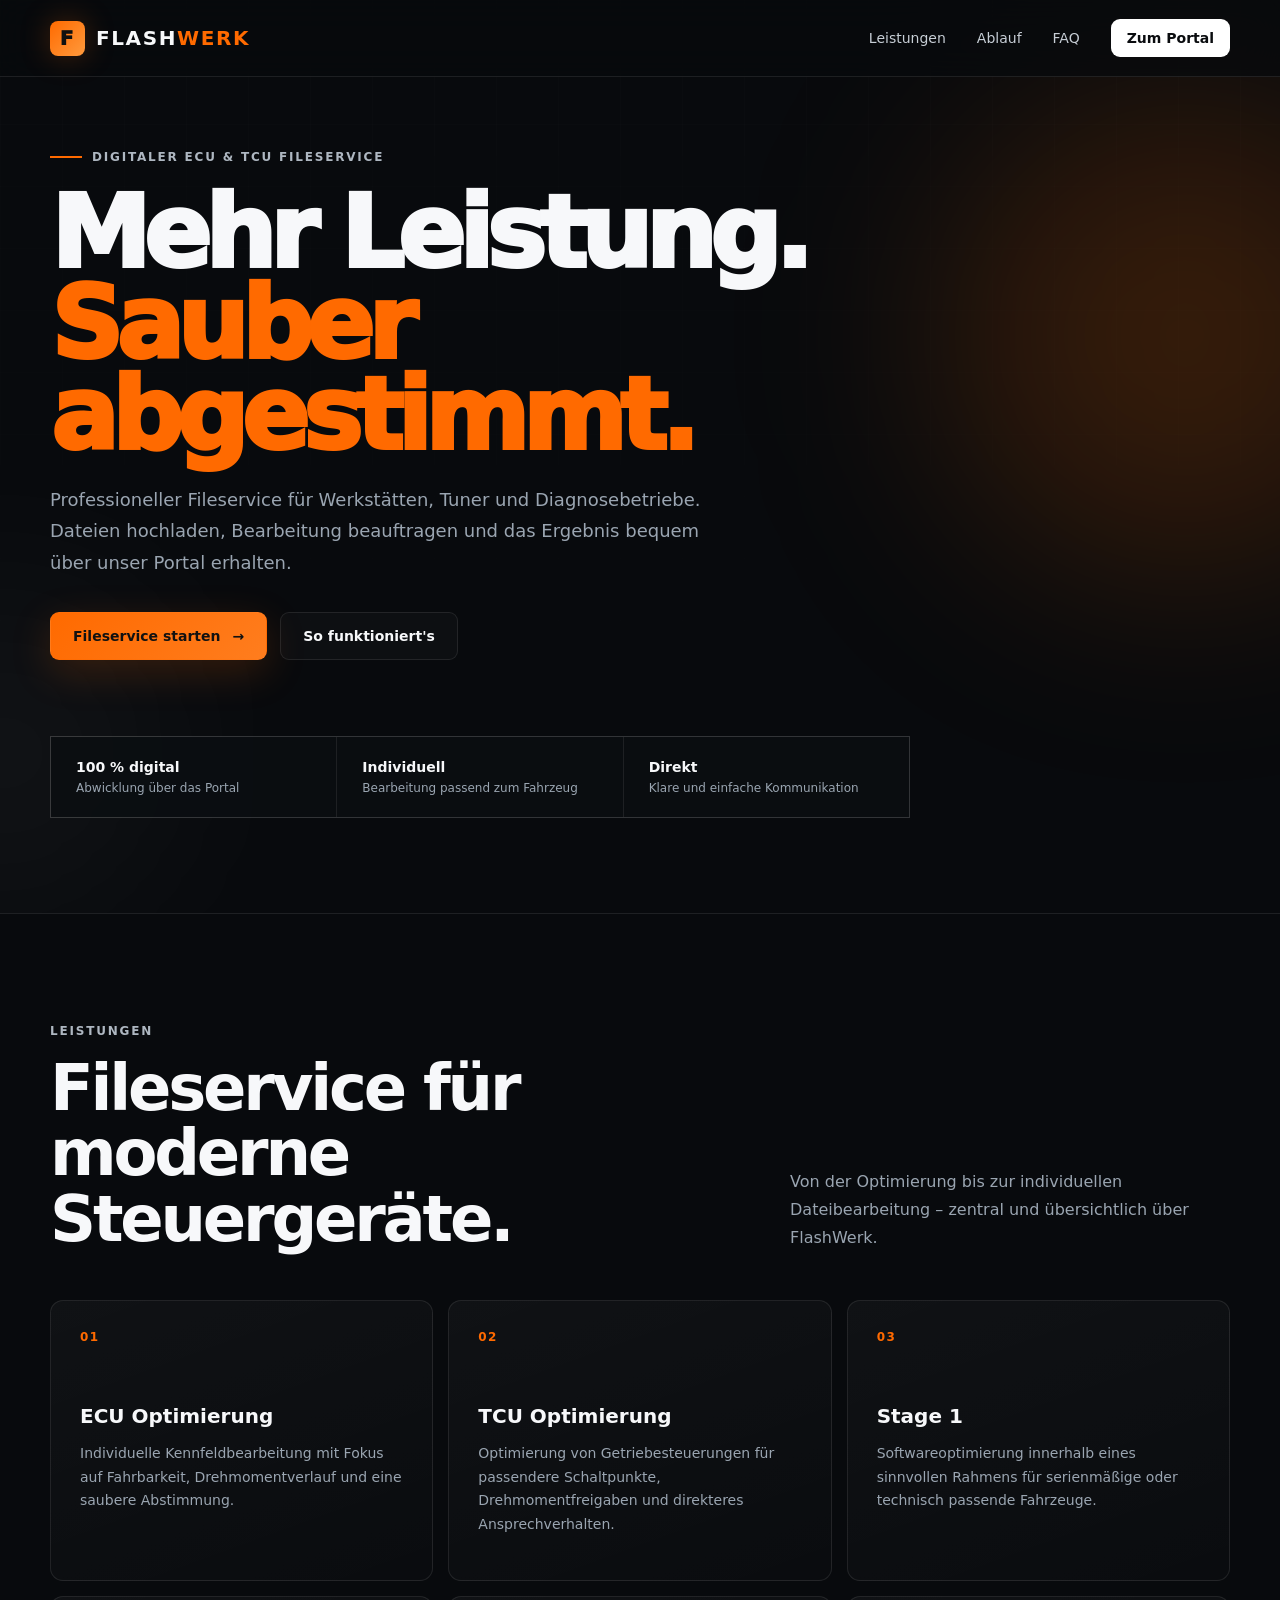
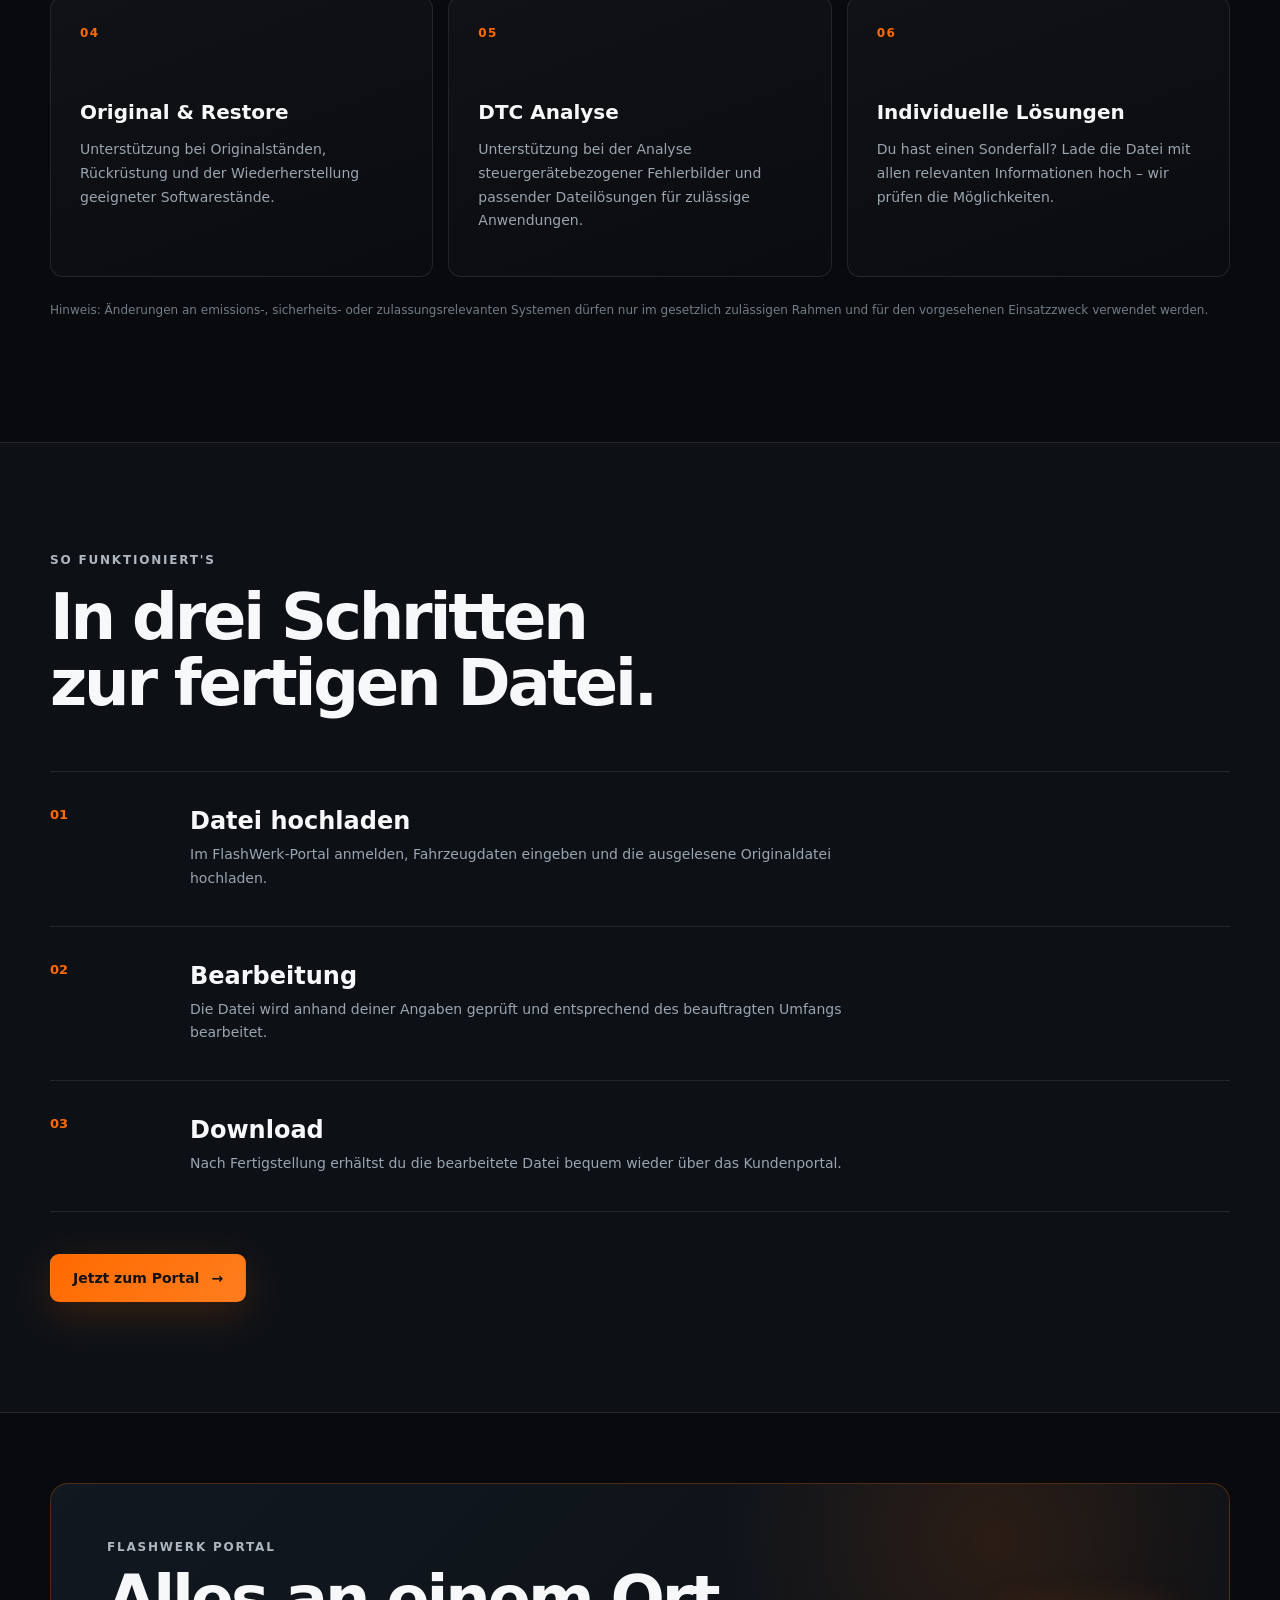
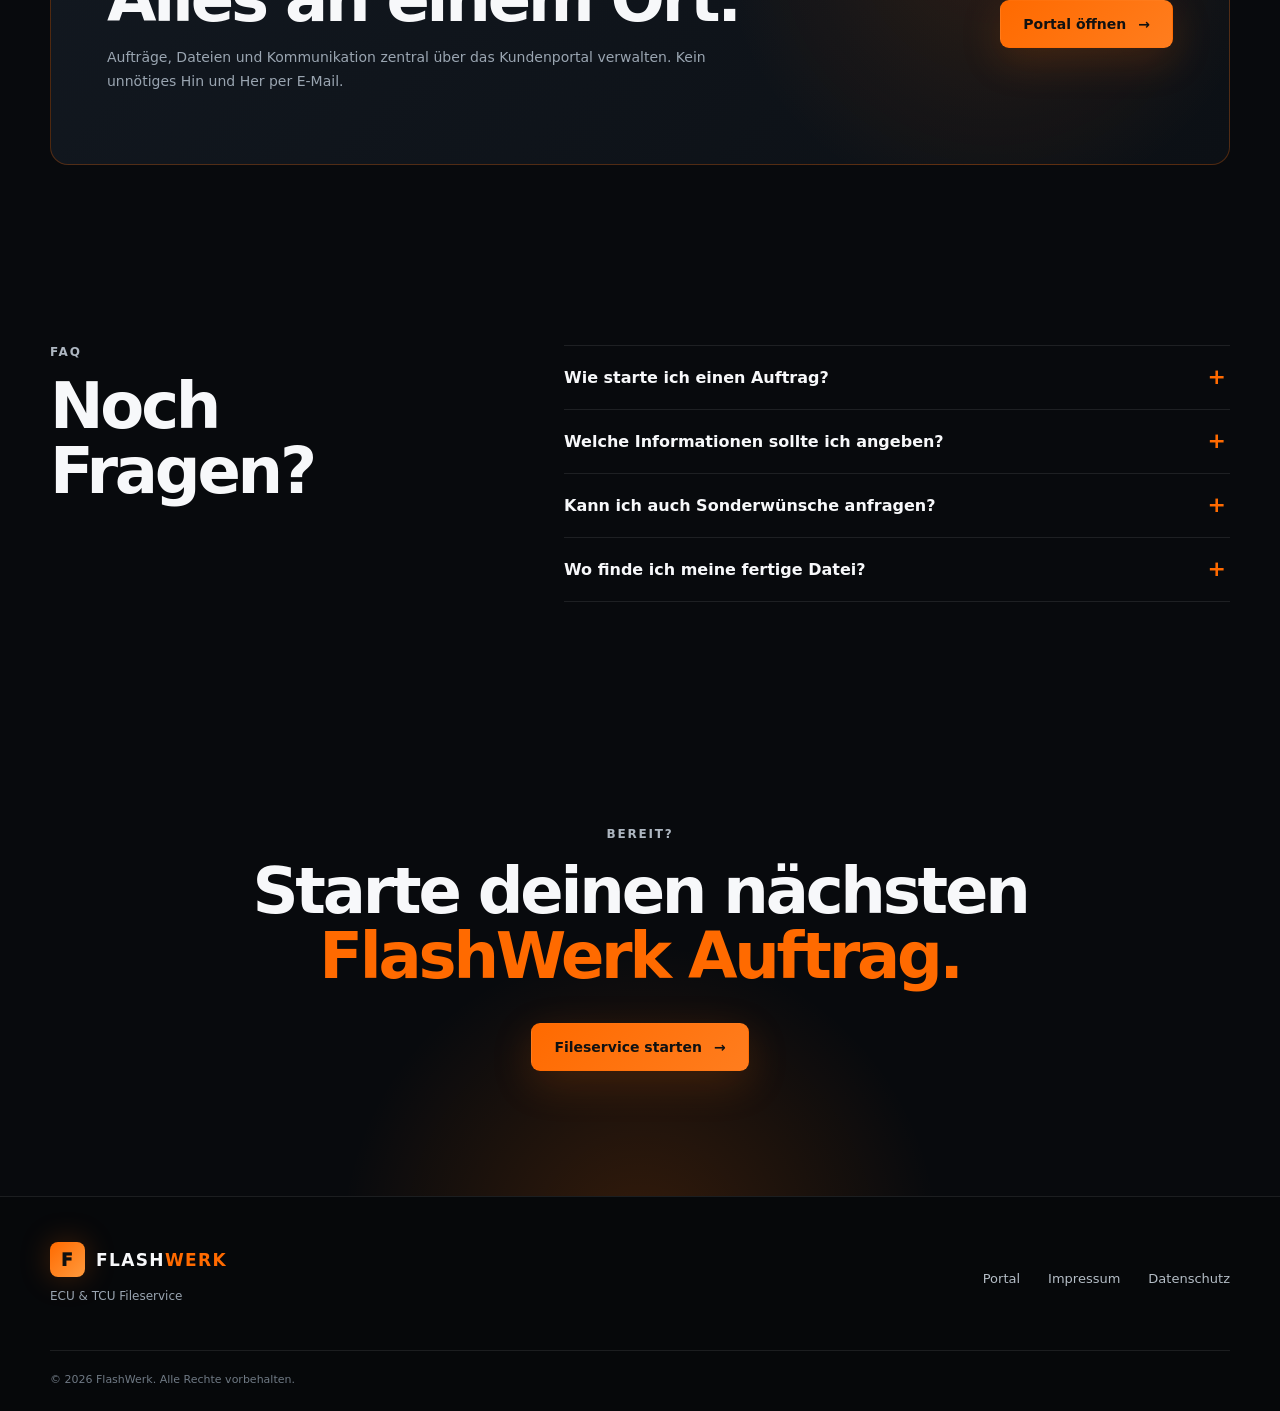
==== index.html @ 0e673604 "Add files via upload" ====
<!DOCTYPE html>
<html lang="de">
<head>
  <meta charset="UTF-8">
  <meta name="viewport" content="width=device-width, initial-scale=1.0">
  <title>FlashWerk – ECU & TCU Fileservice</title>
  <meta name="description" content="FlashWerk – professioneller ECU- und TCU-Fileservice. Schnelle, digitale Abwicklung über unser Kundenportal.">
  <meta name="robots" content="index,follow">
  <meta property="og:title" content="FlashWerk – ECU & TCU Fileservice">
  <meta property="og:description" content="Professioneller Fileservice für ECU & TCU – digital, schnell und zuverlässig.">
  <meta property="og:type" content="website">
  <meta property="og:url" content="https://flashwerk.eu/">
  <link rel="canonical" href="https://flashwerk.eu/">
  <link rel="icon" href="favicon.svg" type="image/svg+xml">
  <link rel="stylesheet" href="styles.css">
</head>
<body>
  <header class="site-header">
    <div class="container nav">
      <a class="brand" href="#top" aria-label="FlashWerk Startseite">
        <span class="brand-mark">F</span>
        <span>FLASH<span class="accent">WERK</span></span>
      </a>

      <button class="menu-btn" aria-label="Menü öffnen" aria-expanded="false">☰</button>

      <nav class="nav-links">
        <a href="#leistungen">Leistungen</a>
        <a href="#ablauf">Ablauf</a>
        <a href="#faq">FAQ</a>
        <a class="btn btn-small" href="https://portal.flashwerk.eu">Zum Portal</a>
      </nav>
    </div>
  </header>

  <main id="top">
    <section class="hero">
      <div class="hero-grid"></div>
      <div class="glow glow-one"></div>
      <div class="glow glow-two"></div>

      <div class="container hero-content">
        <div class="eyebrow"><span></span> DIGITALER ECU & TCU FILESERVICE</div>
        <h1>Mehr Leistung.<br><span class="accent">Sauber abgestimmt.</span></h1>
        <p class="hero-copy">
          Professioneller Fileservice für Werkstätten, Tuner und Diagnosebetriebe.
          Dateien hochladen, Bearbeitung beauftragen und das Ergebnis bequem über unser Portal erhalten.
        </p>

        <div class="hero-actions">
          <a class="btn btn-primary" href="https://portal.flashwerk.eu">Fileservice starten <span>→</span></a>
          <a class="btn btn-secondary" href="#ablauf">So funktioniert's</a>
        </div>

        <div class="trust-row">
          <div><strong>100 % digital</strong><span>Abwicklung über das Portal</span></div>
          <div><strong>Individuell</strong><span>Bearbeitung passend zum Fahrzeug</span></div>
          <div><strong>Direkt</strong><span>Klare und einfache Kommunikation</span></div>
        </div>
      </div>
    </section>

    <section class="section" id="leistungen">
      <div class="container">
        <div class="section-label">LEISTUNGEN</div>
        <div class="section-head">
          <h2>Fileservice für moderne<br>Steuergeräte.</h2>
          <p>Von der Optimierung bis zur individuellen Dateibearbeitung – zentral und übersichtlich über FlashWerk.</p>
        </div>

        <div class="cards">
          <article class="card">
            <div class="icon">01</div>
            <h3>ECU Optimierung</h3>
            <p>Individuelle Kennfeldbearbeitung mit Fokus auf Fahrbarkeit, Drehmomentverlauf und eine saubere Abstimmung.</p>
          </article>
          <article class="card">
            <div class="icon">02</div>
            <h3>TCU Optimierung</h3>
            <p>Optimierung von Getriebesteuerungen für passendere Schaltpunkte, Drehmomentfreigaben und direkteres Ansprechverhalten.</p>
          </article>
          <article class="card">
            <div class="icon">03</div>
            <h3>Stage 1</h3>
            <p>Softwareoptimierung innerhalb eines sinnvollen Rahmens für serienmäßige oder technisch passende Fahrzeuge.</p>
          </article>
          <article class="card">
            <div class="icon">04</div>
            <h3>Original & Restore</h3>
            <p>Unterstützung bei Originalständen, Rückrüstung und der Wiederherstellung geeigneter Softwarestände.</p>
          </article>
          <article class="card">
            <div class="icon">05</div>
            <h3>DTC Analyse</h3>
            <p>Unterstützung bei der Analyse steuergerätebezogener Fehlerbilder und passender Dateilösungen für zulässige Anwendungen.</p>
          </article>
          <article class="card">
            <div class="icon">06</div>
            <h3>Individuelle Lösungen</h3>
            <p>Du hast einen Sonderfall? Lade die Datei mit allen relevanten Informationen hoch – wir prüfen die Möglichkeiten.</p>
          </article>
        </div>

        <p class="legal-note">
          Hinweis: Änderungen an emissions-, sicherheits- oder zulassungsrelevanten Systemen dürfen nur im gesetzlich zulässigen Rahmen und für den vorgesehenen Einsatzzweck verwendet werden.
        </p>
      </div>
    </section>

    <section class="section process-section" id="ablauf">
      <div class="container">
        <div class="section-label">SO FUNKTIONIERT'S</div>
        <div class="section-head">
          <h2>In drei Schritten<br>zur fertigen Datei.</h2>
        </div>

        <div class="process">
          <div class="step">
            <span class="step-no">01</span>
            <div>
              <h3>Datei hochladen</h3>
              <p>Im FlashWerk-Portal anmelden, Fahrzeugdaten eingeben und die ausgelesene Originaldatei hochladen.</p>
            </div>
          </div>
          <div class="step">
            <span class="step-no">02</span>
            <div>
              <h3>Bearbeitung</h3>
              <p>Die Datei wird anhand deiner Angaben geprüft und entsprechend des beauftragten Umfangs bearbeitet.</p>
            </div>
          </div>
          <div class="step">
            <span class="step-no">03</span>
            <div>
              <h3>Download</h3>
              <p>Nach Fertigstellung erhältst du die bearbeitete Datei bequem wieder über das Kundenportal.</p>
            </div>
          </div>
        </div>

        <div class="center-cta">
          <a class="btn btn-primary" href="https://portal.flashwerk.eu">Jetzt zum Portal <span>→</span></a>
        </div>
      </div>
    </section>

    <section class="section portal-section">
      <div class="container portal-box">
        <div>
          <div class="section-label">FLASHWERK PORTAL</div>
          <h2>Alles an einem Ort.</h2>
          <p>
            Aufträge, Dateien und Kommunikation zentral über das Kundenportal verwalten.
            Kein unnötiges Hin und Her per E-Mail.
          </p>
        </div>
        <a class="btn btn-primary" href="https://portal.flashwerk.eu">Portal öffnen <span>→</span></a>
      </div>
    </section>

    <section class="section" id="faq">
      <div class="container faq-wrap">
        <div>
          <div class="section-label">FAQ</div>
          <h2>Noch Fragen?</h2>
        </div>

        <div class="faq-list">
          <details>
            <summary>Wie starte ich einen Auftrag?</summary>
            <p>Über den Button „Fileservice starten“ gelangst du direkt zu portal.flashwerk.eu. Nach Anmeldung kannst du dort deinen Auftrag anlegen.</p>
          </details>
          <details>
            <summary>Welche Informationen sollte ich angeben?</summary>
            <p>Je genauer Fahrzeug, Motorisierung, Steuergerät, Hardwarezustand, gewünschte Bearbeitung und vorhandene Fehler beschrieben sind, desto besser lässt sich der Auftrag bearbeiten.</p>
          </details>
          <details>
            <summary>Kann ich auch Sonderwünsche anfragen?</summary>
            <p>Ja. Gib die gewünschte Anpassung im Auftrag möglichst genau an. Anschließend kann geprüft werden, ob sie technisch und rechtlich umgesetzt werden kann.</p>
          </details>
          <details>
            <summary>Wo finde ich meine fertige Datei?</summary>
            <p>Die gesamte Abwicklung erfolgt über das Portal. Dort stehen dir die Informationen und Dateien zu deinem Auftrag zur Verfügung.</p>
          </details>
        </div>
      </div>
    </section>

    <section class="final-cta">
      <div class="container">
        <span class="section-label">BEREIT?</span>
        <h2>Starte deinen nächsten<br><span class="accent">FlashWerk Auftrag.</span></h2>
        <a class="btn btn-primary" href="https://portal.flashwerk.eu">Fileservice starten <span>→</span></a>
      </div>
    </section>
  </main>

  <footer>
    <div class="container footer-grid">
      <div>
        <a class="brand footer-brand" href="#top">
          <span class="brand-mark">F</span>
          <span>FLASH<span class="accent">WERK</span></span>
        </a>
        <p>ECU & TCU Fileservice</p>
      </div>

      <div class="footer-links">
        <a href="https://portal.flashwerk.eu">Portal</a>
        <a href="impressum.html">Impressum</a>
        <a href="datenschutz.html">Datenschutz</a>
      </div>
    </div>

    <div class="container copyright">
      <span>© <span id="year"></span> FlashWerk. Alle Rechte vorbehalten.</span>
    </div>
  </footer>

  <script src="script.js"></script>
</body>
</html>
---- styles.css ----
:root{
  --bg:#080a0d;
  --bg2:#0d1116;
  --panel:#11161d;
  --panel2:#151c24;
  --text:#f7f8fa;
  --muted:#9aa5b1;
  --line:rgba(255,255,255,.09);
  --accent:#ff6a00;
  --accent2:#ff9a3d;
  --max:1180px;
}
*{box-sizing:border-box}
html{scroll-behavior:smooth}
body{
  margin:0;
  background:var(--bg);
  color:var(--text);
  font-family:Inter,ui-sans-serif,system-ui,-apple-system,BlinkMacSystemFont,"Segoe UI",sans-serif;
  -webkit-font-smoothing:antialiased;
}
a{color:inherit;text-decoration:none}
.container{width:min(calc(100% - 40px),var(--max));margin:0 auto}
.site-header{
  position:fixed;top:0;left:0;right:0;z-index:50;
  background:rgba(8,10,13,.72);backdrop-filter:blur(18px);
  border-bottom:1px solid var(--line);
}
.nav{height:76px;display:flex;align-items:center;justify-content:space-between}
.brand{display:flex;align-items:center;gap:11px;font-size:20px;font-weight:900;letter-spacing:.08em}
.brand-mark{
  width:35px;height:35px;border-radius:8px;display:grid;place-items:center;
  background:linear-gradient(135deg,var(--accent),var(--accent2));
  color:#101010;font-weight:1000;box-shadow:0 0 30px rgba(255,106,0,.25)
}
.accent{color:var(--accent)}
.nav-links{display:flex;align-items:center;gap:31px;font-size:14px;color:#c7ced6}
.nav-links a:hover{color:#fff}
.menu-btn{display:none;background:none;border:0;color:#fff;font-size:26px}
.btn{
  display:inline-flex;align-items:center;justify-content:center;gap:12px;
  border-radius:9px;padding:15px 22px;font-weight:800;font-size:14px;
  transition:.2s ease;border:1px solid transparent;
}
.btn:hover{transform:translateY(-2px)}
.btn-primary{
  background:linear-gradient(135deg,var(--accent),#ff7d1e);color:#111;
  box-shadow:0 12px 40px rgba(255,106,0,.18)
}
.btn-secondary{border-color:var(--line);background:rgba(255,255,255,.025)}
.btn-small{padding:10px 15px;background:#fff;color:#0a0c0f}
.hero{
  min-height:790px;display:flex;align-items:center;position:relative;overflow:hidden;
  padding:150px 0 95px;border-bottom:1px solid var(--line)
}
.hero-grid{
  position:absolute;inset:0;opacity:.2;
  background-image:
    linear-gradient(rgba(255,255,255,.05) 1px,transparent 1px),
    linear-gradient(90deg,rgba(255,255,255,.05) 1px,transparent 1px);
  background-size:62px 62px;
  mask-image:linear-gradient(to bottom,black,transparent 88%)
}
.glow{position:absolute;border-radius:50%;filter:blur(110px);pointer-events:none}
.glow-one{width:470px;height:470px;background:rgba(255,106,0,.19);right:-140px;top:100px}
.glow-two{width:320px;height:320px;background:rgba(255,255,255,.05);left:-160px;bottom:0}
.hero-content{position:relative;z-index:2}
.eyebrow,.section-label{
  display:flex;align-items:center;gap:10px;color:#aeb7c1;font-weight:800;
  font-size:12px;letter-spacing:.15em
}
.eyebrow span{width:32px;height:2px;background:var(--accent)}
h1{
  margin:25px 0 22px;max-width:900px;font-size:clamp(52px,7.8vw,104px);
  line-height:.91;letter-spacing:-.065em;font-weight:950
}
.hero-copy{max-width:690px;color:var(--muted);font-size:18px;line-height:1.75}
.hero-actions{display:flex;gap:13px;margin-top:34px;flex-wrap:wrap}
.trust-row{
  display:grid;grid-template-columns:repeat(3,1fr);gap:1px;margin-top:76px;
  max-width:860px;border:1px solid var(--line);background:var(--line)
}
.trust-row div{background:rgba(9,12,16,.93);padding:22px 25px}
.trust-row strong,.trust-row span{display:block}
.trust-row strong{font-size:14px;margin-bottom:6px}
.trust-row span{font-size:12px;color:var(--muted)}
.section{padding:110px 0}
.section-head{display:flex;align-items:flex-end;justify-content:space-between;gap:60px;margin:18px 0 48px}
.section-head h2,.portal-box h2,.faq-wrap h2,.final-cta h2{
  font-size:clamp(38px,5vw,64px);line-height:1.02;letter-spacing:-.05em;margin:0
}
.section-head p{max-width:440px;color:var(--muted);line-height:1.75;margin:0}
.cards{display:grid;grid-template-columns:repeat(3,1fr);gap:15px}
.card{
  min-height:260px;padding:29px;border:1px solid var(--line);border-radius:13px;
  background:linear-gradient(160deg,rgba(255,255,255,.035),rgba(255,255,255,.012));
  transition:.22s ease
}
.card:hover{transform:translateY(-4px);border-color:rgba(255,106,0,.3)}
.icon{font-size:12px;color:var(--accent);font-weight:900;letter-spacing:.12em;margin-bottom:60px}
.card h3{font-size:20px;margin:0 0 12px}
.card p,.step p,.portal-box p,.faq-list p{color:var(--muted);line-height:1.7;font-size:14px}
.legal-note{color:#727d88;font-size:12px;line-height:1.6;margin-top:24px}
.process-section{background:var(--bg2);border-block:1px solid var(--line)}
.process{margin-top:55px;border-top:1px solid var(--line)}
.step{
  display:grid;grid-template-columns:120px 1fr;gap:20px;
  padding:35px 0;border-bottom:1px solid var(--line)
}
.step-no{font-size:13px;color:var(--accent);font-weight:900}
.step h3{font-size:24px;margin:0 0 8px}
.step p{max-width:700px;margin:0}
.center-cta{margin-top:42px}
.portal-section{padding-top:70px;padding-bottom:70px}
.portal-box{
  padding:56px;border:1px solid rgba(255,106,0,.27);border-radius:18px;
  display:flex;align-items:center;justify-content:space-between;gap:50px;
  background:
    radial-gradient(circle at 80% 20%,rgba(255,106,0,.12),transparent 28%),
    linear-gradient(135deg,#121820,#0c1015)
}
.portal-box h2{margin:13px 0}
.portal-box p{max-width:600px}
.faq-wrap{display:grid;grid-template-columns:.8fr 1.2fr;gap:70px}
.faq-wrap h2{margin-top:15px}
.faq-list{border-top:1px solid var(--line)}
details{border-bottom:1px solid var(--line);padding:22px 0}
summary{cursor:pointer;font-weight:800;font-size:16px;list-style:none;position:relative;padding-right:30px}
summary::-webkit-details-marker{display:none}
summary:after{content:"+";position:absolute;right:4px;color:var(--accent);font-size:22px;top:-4px}
details[open] summary:after{content:"–"}
.faq-list p{margin:15px 0 0;max-width:650px}
.final-cta{
  text-align:center;padding:115px 0 125px;background:
  radial-gradient(circle at 50% 110%,rgba(255,106,0,.18),transparent 36%)
}
.final-cta .section-label{justify-content:center}
.final-cta h2{margin:18px auto 34px}
footer{border-top:1px solid var(--line);padding:45px 0 25px;background:#06080a}
.footer-grid{display:flex;align-items:center;justify-content:space-between;gap:30px}
.footer-brand{font-size:17px}
.footer-grid p{font-size:12px;color:var(--muted)}
.footer-links{display:flex;gap:28px;font-size:13px;color:#b4bdc6}
.copyright{border-top:1px solid var(--line);margin-top:35px;padding-top:22px;color:#6f7984;font-size:11px}

@media(max-width:850px){
  .menu-btn{display:block}
  .nav-links{
    display:none;position:absolute;top:76px;left:0;right:0;padding:24px 20px;
    flex-direction:column;align-items:stretch;background:#0a0d11;border-bottom:1px solid var(--line)
  }
  .nav-links.open{display:flex}
  .nav-links a{text-align:center}
  .hero{min-height:auto;padding-top:145px}
  .trust-row{grid-template-columns:1fr}
  .section-head{display:block}
  .section-head p{margin-top:22px}
  .cards{grid-template-columns:1fr 1fr}
  .portal-box{display:block;padding:38px 28px}
  .portal-box .btn{margin-top:20px}
  .faq-wrap{grid-template-columns:1fr}
}
@media(max-width:580px){
  .container{width:min(calc(100% - 28px),var(--max))}
  .hero{padding-bottom:70px}
  h1{font-size:54px}
  .hero-copy{font-size:16px}
  .hero-actions .btn{width:100%}
  .section{padding:80px 0}
  .cards{grid-template-columns:1fr}
  .card{min-height:225px}
  .icon{margin-bottom:42px}
  .step{grid-template-columns:55px 1fr}
  .footer-grid{align-items:flex-start;flex-direction:column}
  .footer-links{flex-wrap:wrap}
}
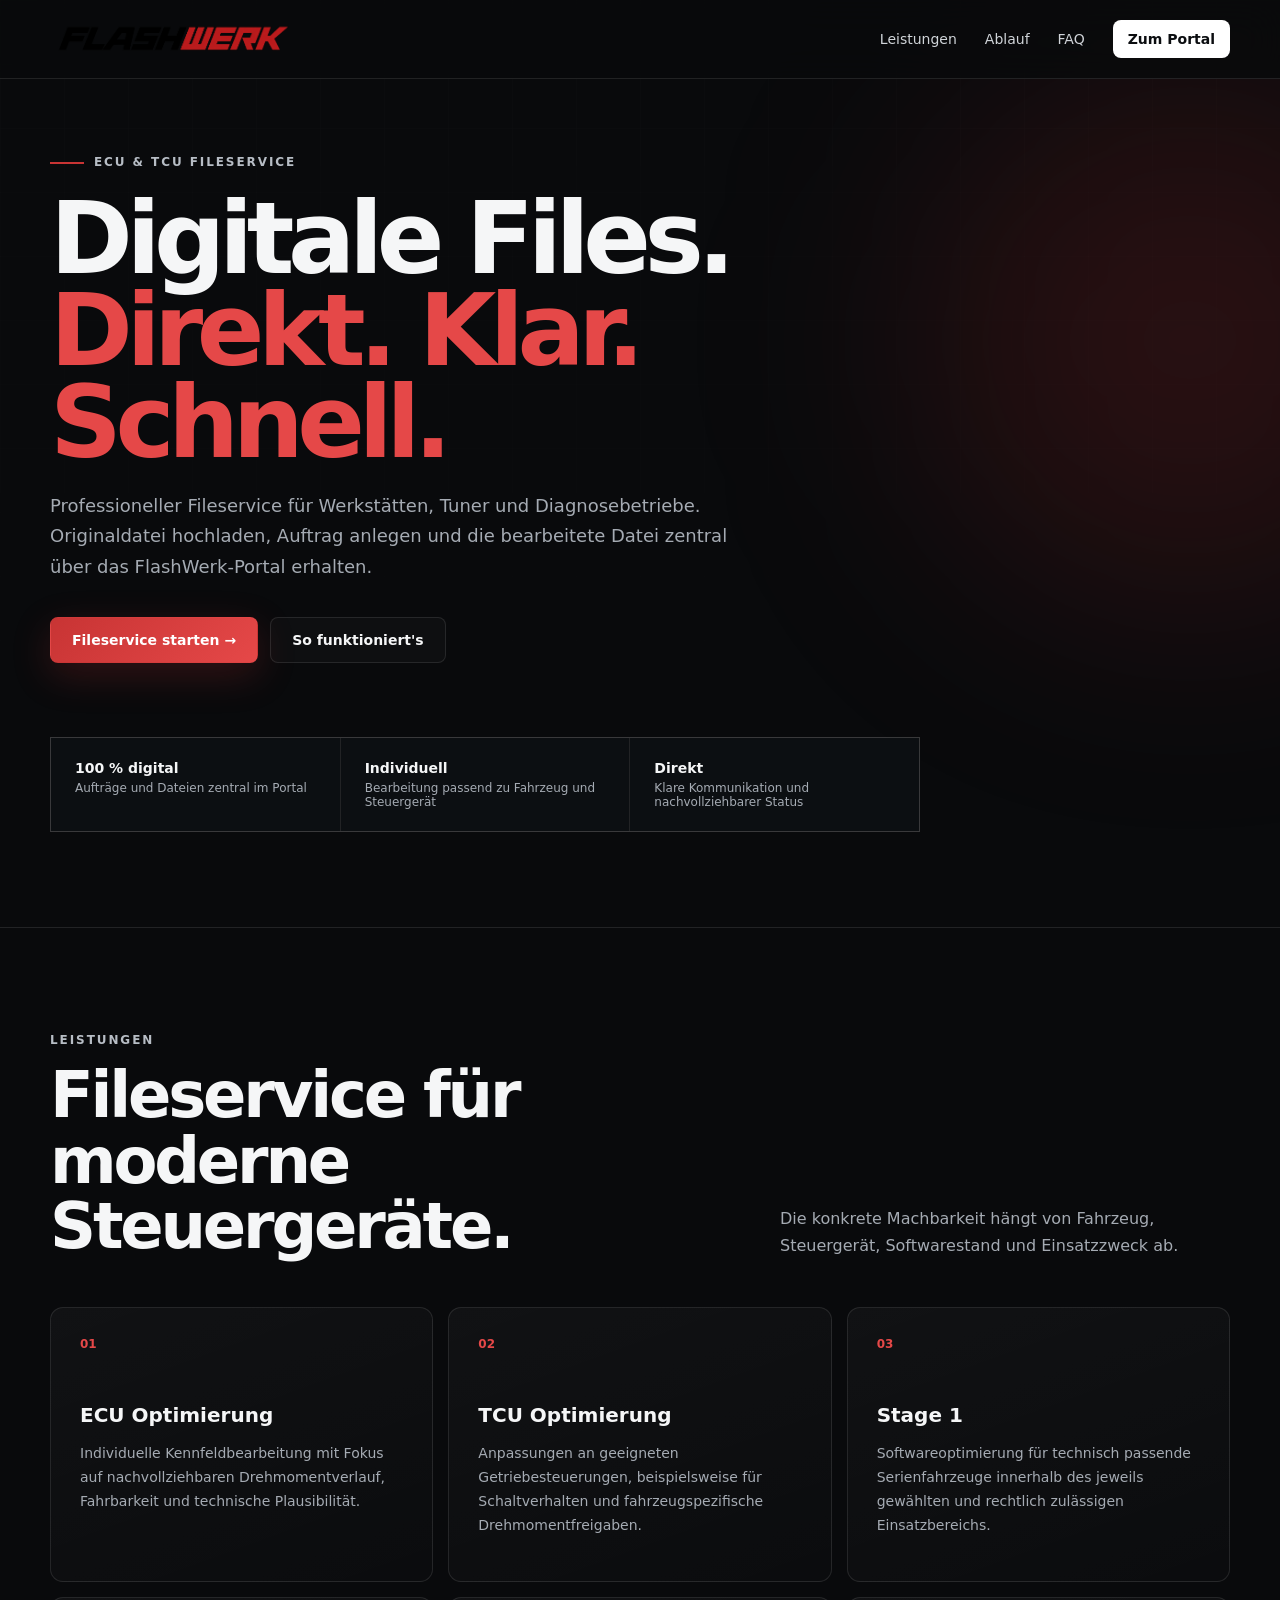
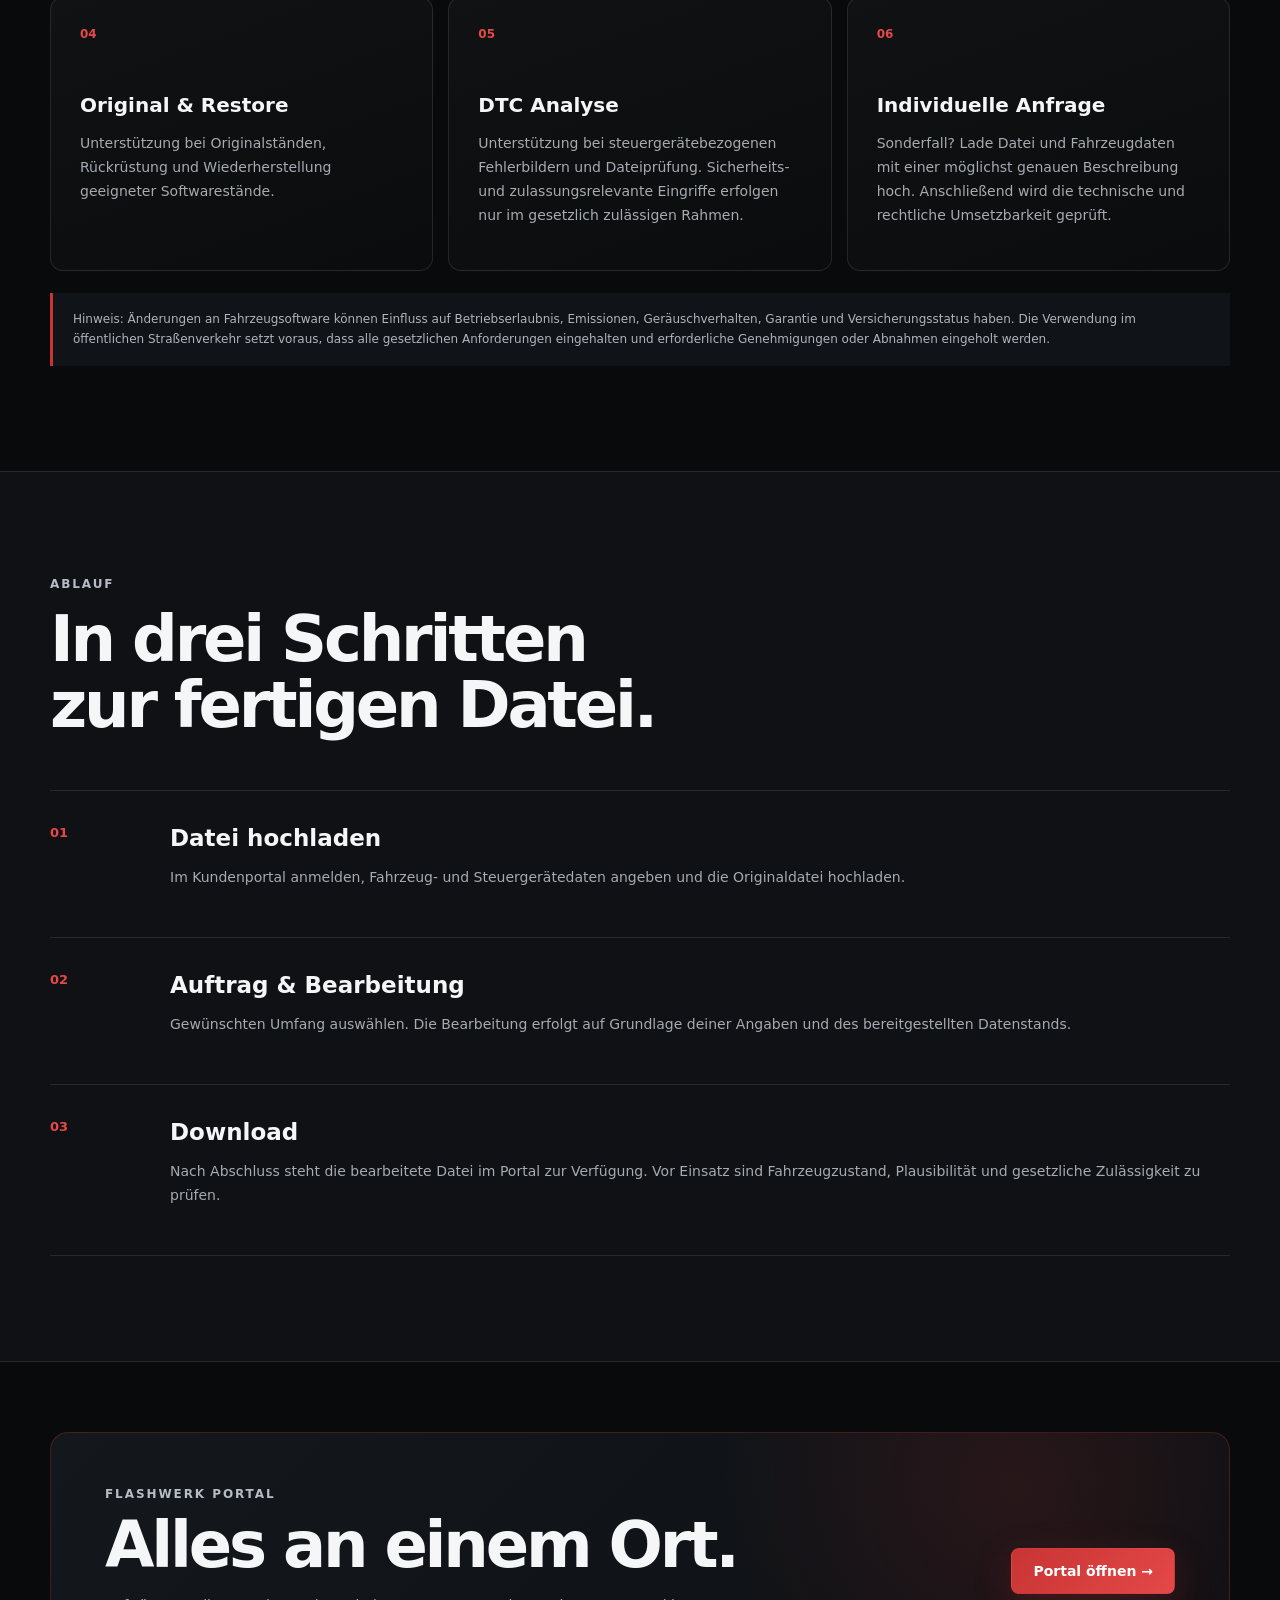
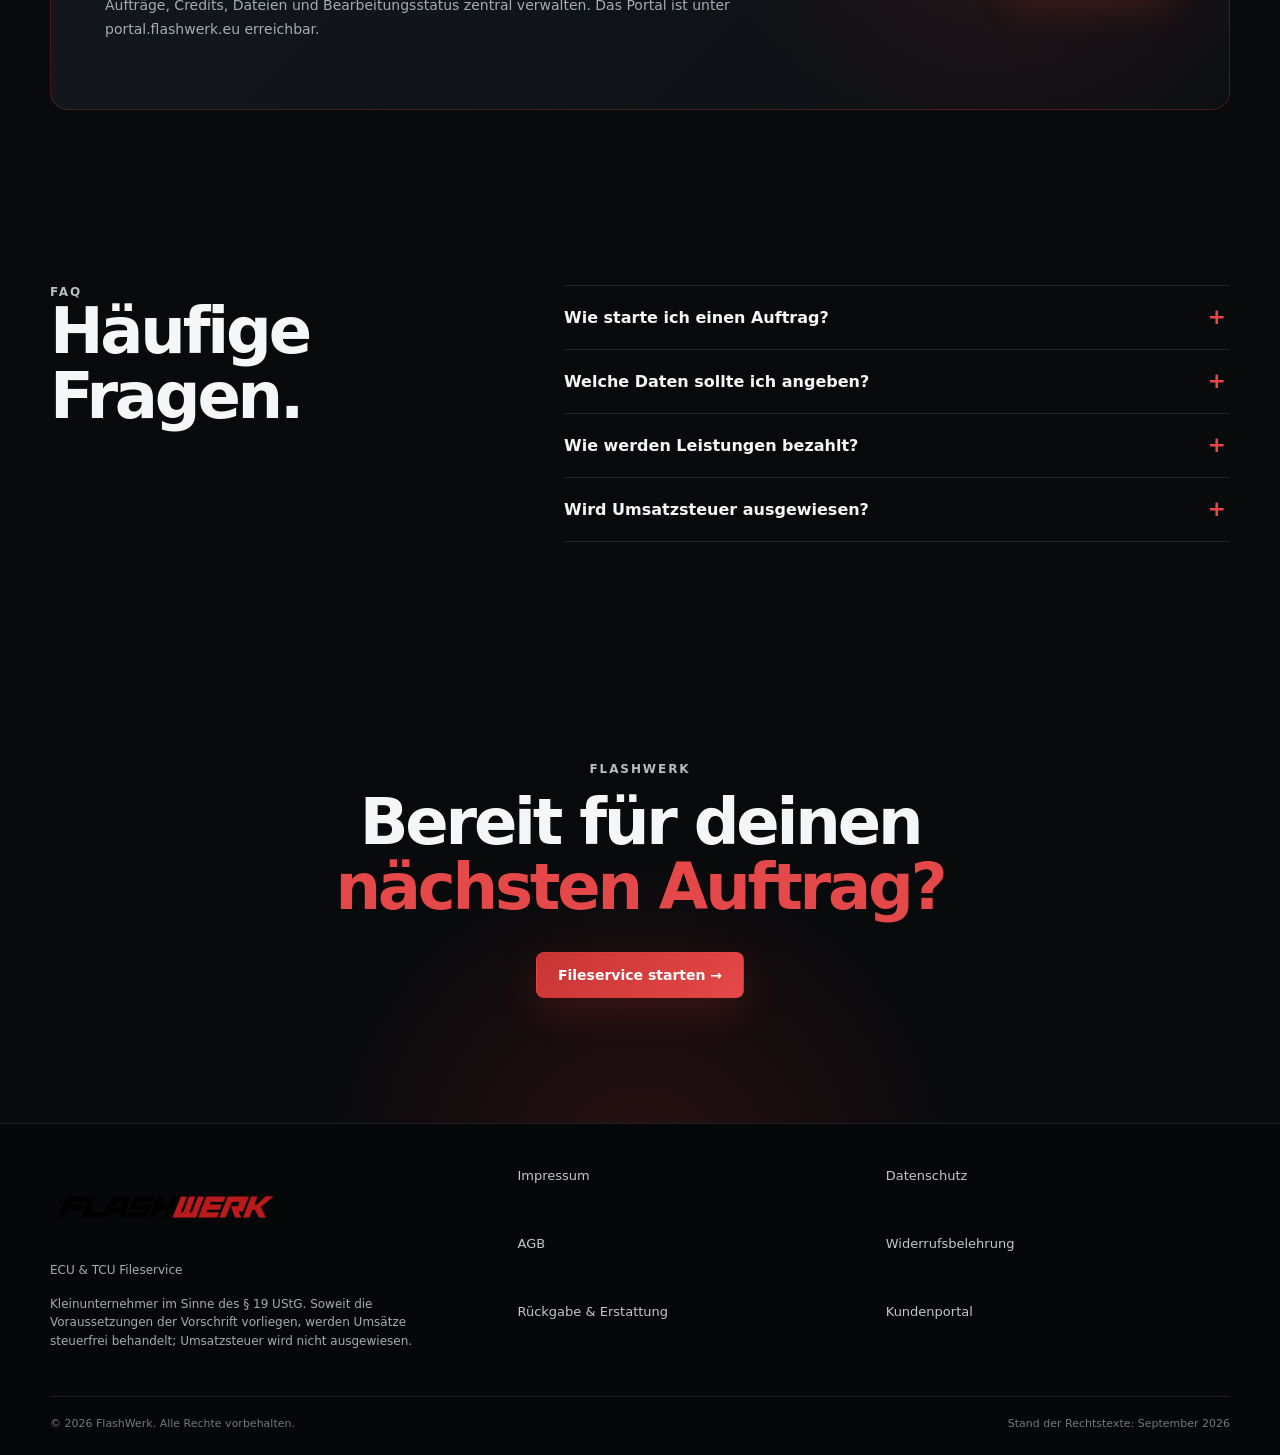
==== commit cbb9adb5: "Add files via upload" ====
--- a/index.html
+++ b/index.html
@@ -1,222 +1,73 @@
-<!DOCTYPE html>
-<html lang="de">
-<head>
-  <meta charset="UTF-8">
-  <meta name="viewport" content="width=device-width, initial-scale=1.0">
-  <title>FlashWerk – ECU & TCU Fileservice</title>
-  <meta name="description" content="FlashWerk – professioneller ECU- und TCU-Fileservice. Schnelle, digitale Abwicklung über unser Kundenportal.">
-  <meta name="robots" content="index,follow">
-  <meta property="og:title" content="FlashWerk – ECU & TCU Fileservice">
-  <meta property="og:description" content="Professioneller Fileservice für ECU & TCU – digital, schnell und zuverlässig.">
-  <meta property="og:type" content="website">
-  <meta property="og:url" content="https://flashwerk.eu/">
-  <link rel="canonical" href="https://flashwerk.eu/">
-  <link rel="icon" href="favicon.svg" type="image/svg+xml">
-  <link rel="stylesheet" href="styles.css">
-</head>
-<body>
-  <header class="site-header">
-    <div class="container nav">
-      <a class="brand" href="#top" aria-label="FlashWerk Startseite">
-        <span class="brand-mark">F</span>
-        <span>FLASH<span class="accent">WERK</span></span>
-      </a>
+<!doctype html><html lang="de"><head>
+<meta charset="utf-8"><meta name="viewport" content="width=device-width,initial-scale=1">
+<title>FlashWerk – ECU & TCU Fileservice</title>
+<meta name="description" content="FlashWerk – digitaler ECU- und TCU-Fileservice. Dateien hochladen, Auftrag anlegen und Bearbeitung über das Kundenportal abwickeln.">
+<meta name="robots" content="index,follow"><link rel="canonical" href="https://flashwerk.eu/">
+<link rel="stylesheet" href="styles.css"></head><body>
+<header class="site-header"><div class="container nav">
+<a href="index.html" aria-label="FlashWerk Startseite"><img class="logo" src="flashwerk-logo.png" alt="FlashWerk"></a>
+<button class="menu-btn" aria-label="Menü öffnen" aria-expanded="false">☰</button>
+<nav class="nav-links">
+<a href="index.html#leistungen">Leistungen</a>
+<a href="index.html#ablauf">Ablauf</a>
+<a href="index.html#faq">FAQ</a>
+<a class="btn btn-small" href="https://portal.flashwerk.eu">Zum Portal</a>
+</nav></div></header>
+<main>
+<section class="hero"><div class="hero-grid"></div><div class="glow"></div><div class="container hero-content">
+<div class="kicker">ECU &amp; TCU FILESERVICE</div>
+<h1>Digitale Files.<br><span class="red">Direkt. Klar. Schnell.</span></h1>
+<p>Professioneller Fileservice für Werkstätten, Tuner und Diagnosebetriebe. Originaldatei hochladen, Auftrag anlegen und die bearbeitete Datei zentral über das FlashWerk-Portal erhalten.</p>
+<div class="hero-actions"><a class="btn btn-primary" href="https://portal.flashwerk.eu">Fileservice starten →</a><a class="btn btn-secondary" href="#ablauf">So funktioniert's</a></div>
+<div class="stats"><div><strong>100 % digital</strong><span>Aufträge und Dateien zentral im Portal</span></div><div><strong>Individuell</strong><span>Bearbeitung passend zu Fahrzeug und Steuergerät</span></div><div><strong>Direkt</strong><span>Klare Kommunikation und nachvollziehbarer Status</span></div></div>
+</div></section>
 
-      <button class="menu-btn" aria-label="Menü öffnen" aria-expanded="false">☰</button>
+<section class="section" id="leistungen"><div class="container">
+<div class="section-label">LEISTUNGEN</div><div class="section-head"><h2>Fileservice für moderne<br>Steuergeräte.</h2><p>Die konkrete Machbarkeit hängt von Fahrzeug, Steuergerät, Softwarestand und Einsatzzweck ab.</p></div>
+<div class="cards">
+<article class="card"><div class="card-no">01</div><h3>ECU Optimierung</h3><p>Individuelle Kennfeldbearbeitung mit Fokus auf nachvollziehbaren Drehmomentverlauf, Fahrbarkeit und technische Plausibilität.</p></article>
+<article class="card"><div class="card-no">02</div><h3>TCU Optimierung</h3><p>Anpassungen an geeigneten Getriebesteuerungen, beispielsweise für Schaltverhalten und fahrzeugspezifische Drehmomentfreigaben.</p></article>
+<article class="card"><div class="card-no">03</div><h3>Stage 1</h3><p>Softwareoptimierung für technisch passende Serienfahrzeuge innerhalb des jeweils gewählten und rechtlich zulässigen Einsatzbereichs.</p></article>
+<article class="card"><div class="card-no">04</div><h3>Original &amp; Restore</h3><p>Unterstützung bei Originalständen, Rückrüstung und Wiederherstellung geeigneter Softwarestände.</p></article>
+<article class="card"><div class="card-no">05</div><h3>DTC Analyse</h3><p>Unterstützung bei steuergerätebezogenen Fehlerbildern und Dateiprüfung. Sicherheits- und zulassungsrelevante Eingriffe erfolgen nur im gesetzlich zulässigen Rahmen.</p></article>
+<article class="card"><div class="card-no">06</div><h3>Individuelle Anfrage</h3><p>Sonderfall? Lade Datei und Fahrzeugdaten mit einer möglichst genauen Beschreibung hoch. Anschließend wird die technische und rechtliche Umsetzbarkeit geprüft.</p></article>
+</div>
+<div class="notice">Hinweis: Änderungen an Fahrzeugsoftware können Einfluss auf Betriebserlaubnis, Emissionen, Geräuschverhalten, Garantie und Versicherungsstatus haben. Die Verwendung im öffentlichen Straßenverkehr setzt voraus, dass alle gesetzlichen Anforderungen eingehalten und erforderliche Genehmigungen oder Abnahmen eingeholt werden.</div>
+</div></section>
 
-      <nav class="nav-links">
-        <a href="#leistungen">Leistungen</a>
-        <a href="#ablauf">Ablauf</a>
-        <a href="#faq">FAQ</a>
-        <a class="btn btn-small" href="https://portal.flashwerk.eu">Zum Portal</a>
-      </nav>
-    </div>
-  </header>
+<section class="section process-section" id="ablauf"><div class="container">
+<div class="section-label">ABLAUF</div><div class="section-head"><h2>In drei Schritten<br>zur fertigen Datei.</h2></div>
+<div class="process">
+<div class="step"><span class="step-no">01</span><div><h3>Datei hochladen</h3><p>Im Kundenportal anmelden, Fahrzeug- und Steuergerätedaten angeben und die Originaldatei hochladen.</p></div></div>
+<div class="step"><span class="step-no">02</span><div><h3>Auftrag &amp; Bearbeitung</h3><p>Gewünschten Umfang auswählen. Die Bearbeitung erfolgt auf Grundlage deiner Angaben und des bereitgestellten Datenstands.</p></div></div>
+<div class="step"><span class="step-no">03</span><div><h3>Download</h3><p>Nach Abschluss steht die bearbeitete Datei im Portal zur Verfügung. Vor Einsatz sind Fahrzeugzustand, Plausibilität und gesetzliche Zulässigkeit zu prüfen.</p></div></div>
+</div></div></section>
 
-  <main id="top">
-    <section class="hero">
-      <div class="hero-grid"></div>
-      <div class="glow glow-one"></div>
-      <div class="glow glow-two"></div>
+<section class="portal-section"><div class="container portal-box"><div><div class="section-label">FLASHWERK PORTAL</div><h2>Alles an einem Ort.</h2><p>Aufträge, Credits, Dateien und Bearbeitungsstatus zentral verwalten. Das Portal ist unter portal.flashwerk.eu erreichbar.</p></div><a class="btn btn-primary" href="https://portal.flashwerk.eu">Portal öffnen →</a></div></section>
 
-      <div class="container hero-content">
-        <div class="eyebrow"><span></span> DIGITALER ECU & TCU FILESERVICE</div>
-        <h1>Mehr Leistung.<br><span class="accent">Sauber abgestimmt.</span></h1>
-        <p class="hero-copy">
-          Professioneller Fileservice für Werkstätten, Tuner und Diagnosebetriebe.
-          Dateien hochladen, Bearbeitung beauftragen und das Ergebnis bequem über unser Portal erhalten.
-        </p>
+<section class="section" id="faq"><div class="container faq-wrap"><div><div class="section-label">FAQ</div><h2>Häufige Fragen.</h2></div><div class="faq-list">
+<details><summary>Wie starte ich einen Auftrag?</summary><p>Über „Fileservice starten“ gelangst du zum Kundenportal. Nach Registrierung bzw. Anmeldung kannst du dort deinen Auftrag anlegen.</p></details>
+<details><summary>Welche Daten sollte ich angeben?</summary><p>Fahrzeug, Motorisierung, Steuergerät, Softwarestand, Hardwarezustand, vorhandene Fehler und gewünschte Bearbeitung sollten so genau wie möglich angegeben werden.</p></details>
+<details><summary>Wie werden Leistungen bezahlt?</summary><p>Im Portal können Credits erworben und für angebotene Leistungen eingesetzt werden. Die im Checkout angezeigten Bedingungen und Preise sind maßgeblich.</p></details>
+<details><summary>Wird Umsatzsteuer ausgewiesen?</summary><p>FlashWerk nutzt die Kleinunternehmerregelung nach § 19 UStG. Soweit deren Voraussetzungen vorliegen, wird keine Umsatzsteuer ausgewiesen.</p></details>
+</div></div></section>
 
-        <div class="hero-actions">
-          <a class="btn btn-primary" href="https://portal.flashwerk.eu">Fileservice starten <span>→</span></a>
-          <a class="btn btn-secondary" href="#ablauf">So funktioniert's</a>
-        </div>
-
-        <div class="trust-row">
-          <div><strong>100 % digital</strong><span>Abwicklung über das Portal</span></div>
-          <div><strong>Individuell</strong><span>Bearbeitung passend zum Fahrzeug</span></div>
-          <div><strong>Direkt</strong><span>Klare und einfache Kommunikation</span></div>
-        </div>
-      </div>
-    </section>
-
-    <section class="section" id="leistungen">
-      <div class="container">
-        <div class="section-label">LEISTUNGEN</div>
-        <div class="section-head">
-          <h2>Fileservice für moderne<br>Steuergeräte.</h2>
-          <p>Von der Optimierung bis zur individuellen Dateibearbeitung – zentral und übersichtlich über FlashWerk.</p>
-        </div>
-
-        <div class="cards">
-          <article class="card">
-            <div class="icon">01</div>
-            <h3>ECU Optimierung</h3>
-            <p>Individuelle Kennfeldbearbeitung mit Fokus auf Fahrbarkeit, Drehmomentverlauf und eine saubere Abstimmung.</p>
-          </article>
-          <article class="card">
-            <div class="icon">02</div>
-            <h3>TCU Optimierung</h3>
-            <p>Optimierung von Getriebesteuerungen für passendere Schaltpunkte, Drehmomentfreigaben und direkteres Ansprechverhalten.</p>
-          </article>
-          <article class="card">
-            <div class="icon">03</div>
-            <h3>Stage 1</h3>
-            <p>Softwareoptimierung innerhalb eines sinnvollen Rahmens für serienmäßige oder technisch passende Fahrzeuge.</p>
-          </article>
-          <article class="card">
-            <div class="icon">04</div>
-            <h3>Original & Restore</h3>
-            <p>Unterstützung bei Originalständen, Rückrüstung und der Wiederherstellung geeigneter Softwarestände.</p>
-          </article>
-          <article class="card">
-            <div class="icon">05</div>
-            <h3>DTC Analyse</h3>
-            <p>Unterstützung bei der Analyse steuergerätebezogener Fehlerbilder und passender Dateilösungen für zulässige Anwendungen.</p>
-          </article>
-          <article class="card">
-            <div class="icon">06</div>
-            <h3>Individuelle Lösungen</h3>
-            <p>Du hast einen Sonderfall? Lade die Datei mit allen relevanten Informationen hoch – wir prüfen die Möglichkeiten.</p>
-          </article>
-        </div>
-
-        <p class="legal-note">
-          Hinweis: Änderungen an emissions-, sicherheits- oder zulassungsrelevanten Systemen dürfen nur im gesetzlich zulässigen Rahmen und für den vorgesehenen Einsatzzweck verwendet werden.
-        </p>
-      </div>
-    </section>
-
-    <section class="section process-section" id="ablauf">
-      <div class="container">
-        <div class="section-label">SO FUNKTIONIERT'S</div>
-        <div class="section-head">
-          <h2>In drei Schritten<br>zur fertigen Datei.</h2>
-        </div>
-
-        <div class="process">
-          <div class="step">
-            <span class="step-no">01</span>
-            <div>
-              <h3>Datei hochladen</h3>
-              <p>Im FlashWerk-Portal anmelden, Fahrzeugdaten eingeben und die ausgelesene Originaldatei hochladen.</p>
-            </div>
-          </div>
-          <div class="step">
-            <span class="step-no">02</span>
-            <div>
-              <h3>Bearbeitung</h3>
-              <p>Die Datei wird anhand deiner Angaben geprüft und entsprechend des beauftragten Umfangs bearbeitet.</p>
-            </div>
-          </div>
-          <div class="step">
-            <span class="step-no">03</span>
-            <div>
-              <h3>Download</h3>
-              <p>Nach Fertigstellung erhältst du die bearbeitete Datei bequem wieder über das Kundenportal.</p>
-            </div>
-          </div>
-        </div>
-
-        <div class="center-cta">
-          <a class="btn btn-primary" href="https://portal.flashwerk.eu">Jetzt zum Portal <span>→</span></a>
-        </div>
-      </div>
-    </section>
-
-    <section class="section portal-section">
-      <div class="container portal-box">
-        <div>
-          <div class="section-label">FLASHWERK PORTAL</div>
-          <h2>Alles an einem Ort.</h2>
-          <p>
-            Aufträge, Dateien und Kommunikation zentral über das Kundenportal verwalten.
-            Kein unnötiges Hin und Her per E-Mail.
-          </p>
-        </div>
-        <a class="btn btn-primary" href="https://portal.flashwerk.eu">Portal öffnen <span>→</span></a>
-      </div>
-    </section>
-
-    <section class="section" id="faq">
-      <div class="container faq-wrap">
-        <div>
-          <div class="section-label">FAQ</div>
-          <h2>Noch Fragen?</h2>
-        </div>
-
-        <div class="faq-list">
-          <details>
-            <summary>Wie starte ich einen Auftrag?</summary>
-            <p>Über den Button „Fileservice starten“ gelangst du direkt zu portal.flashwerk.eu. Nach Anmeldung kannst du dort deinen Auftrag anlegen.</p>
-          </details>
-          <details>
-            <summary>Welche Informationen sollte ich angeben?</summary>
-            <p>Je genauer Fahrzeug, Motorisierung, Steuergerät, Hardwarezustand, gewünschte Bearbeitung und vorhandene Fehler beschrieben sind, desto besser lässt sich der Auftrag bearbeiten.</p>
-          </details>
-          <details>
-            <summary>Kann ich auch Sonderwünsche anfragen?</summary>
-            <p>Ja. Gib die gewünschte Anpassung im Auftrag möglichst genau an. Anschließend kann geprüft werden, ob sie technisch und rechtlich umgesetzt werden kann.</p>
-          </details>
-          <details>
-            <summary>Wo finde ich meine fertige Datei?</summary>
-            <p>Die gesamte Abwicklung erfolgt über das Portal. Dort stehen dir die Informationen und Dateien zu deinem Auftrag zur Verfügung.</p>
-          </details>
-        </div>
-      </div>
-    </section>
-
-    <section class="final-cta">
-      <div class="container">
-        <span class="section-label">BEREIT?</span>
-        <h2>Starte deinen nächsten<br><span class="accent">FlashWerk Auftrag.</span></h2>
-        <a class="btn btn-primary" href="https://portal.flashwerk.eu">Fileservice starten <span>→</span></a>
-      </div>
-    </section>
-  </main>
-
-  <footer>
-    <div class="container footer-grid">
-      <div>
-        <a class="brand footer-brand" href="#top">
-          <span class="brand-mark">F</span>
-          <span>FLASH<span class="accent">WERK</span></span>
-        </a>
-        <p>ECU & TCU Fileservice</p>
-      </div>
-
-      <div class="footer-links">
-        <a href="https://portal.flashwerk.eu">Portal</a>
-        <a href="impressum.html">Impressum</a>
-        <a href="datenschutz.html">Datenschutz</a>
-      </div>
-    </div>
-
-    <div class="container copyright">
-      <span>© <span id="year"></span> FlashWerk. Alle Rechte vorbehalten.</span>
-    </div>
-  </footer>
-
-  <script src="script.js"></script>
-</body>
-</html>
+<section class="final-cta"><div class="container"><span class="section-label">FLASHWERK</span><h2>Bereit für deinen<br><span class="red">nächsten Auftrag?</span></h2><a class="btn btn-primary" href="https://portal.flashwerk.eu">Fileservice starten →</a></div></section>
+</main><footer>
+<div class="container footer-grid">
+<div class="footer-brand">
+<img class="footer-logo" src="flashwerk-logo.png" alt="FlashWerk">
+<p>ECU &amp; TCU Fileservice</p>
+<p class="small-business">Kleinunternehmer im Sinne des § 19 UStG. Soweit die Voraussetzungen der Vorschrift vorliegen, werden Umsätze steuerfrei behandelt; Umsatzsteuer wird nicht ausgewiesen.</p>
+</div>
+<div class="footer-links">
+<a href="impressum.html">Impressum</a>
+<a href="datenschutz.html">Datenschutz</a>
+<a href="agb.html">AGB</a>
+<a href="widerruf.html">Widerrufsbelehrung</a>
+<a href="rueckgabe.html">Rückgabe &amp; Erstattung</a>
+<a href="https://portal.flashwerk.eu">Kundenportal</a>
+</div>
+</div>
+<div class="container copyright"><span>© <span data-year></span> FlashWerk. Alle Rechte vorbehalten.</span><span>Stand der Rechtstexte: September 2026</span></div>
+</footer><script src="script.js"></script></body></html>
--- a/styles.css
+++ b/styles.css
@@ -1,177 +1,141 @@
 
 :root{
-  --bg:#080a0d;
-  --bg2:#0d1116;
-  --panel:#11161d;
-  --panel2:#151c24;
-  --text:#f7f8fa;
-  --muted:#9aa5b1;
-  --line:rgba(255,255,255,.09);
-  --accent:#ff6a00;
-  --accent2:#ff9a3d;
+  --bg:#090a0c;
+  --bg2:#0f1114;
+  --panel:#14171b;
+  --panel2:#1a1e23;
+  --text:#f5f6f7;
+  --muted:#a5abb3;
+  --line:rgba(255,255,255,.10);
+  --red:#c83434;
+  --red2:#e54848;
   --max:1180px;
 }
 *{box-sizing:border-box}
 html{scroll-behavior:smooth}
 body{
-  margin:0;
-  background:var(--bg);
-  color:var(--text);
+  margin:0;background:var(--bg);color:var(--text);
   font-family:Inter,ui-sans-serif,system-ui,-apple-system,BlinkMacSystemFont,"Segoe UI",sans-serif;
-  -webkit-font-smoothing:antialiased;
+  -webkit-font-smoothing:antialiased
 }
 a{color:inherit;text-decoration:none}
 .container{width:min(calc(100% - 40px),var(--max));margin:0 auto}
 .site-header{
-  position:fixed;top:0;left:0;right:0;z-index:50;
-  background:rgba(8,10,13,.72);backdrop-filter:blur(18px);
-  border-bottom:1px solid var(--line);
+  position:fixed;inset:0 0 auto 0;z-index:50;
+  background:rgba(9,10,12,.82);backdrop-filter:blur(18px);
+  border-bottom:1px solid var(--line)
 }
-.nav{height:76px;display:flex;align-items:center;justify-content:space-between}
-.brand{display:flex;align-items:center;gap:11px;font-size:20px;font-weight:900;letter-spacing:.08em}
-.brand-mark{
-  width:35px;height:35px;border-radius:8px;display:grid;place-items:center;
-  background:linear-gradient(135deg,var(--accent),var(--accent2));
-  color:#101010;font-weight:1000;box-shadow:0 0 30px rgba(255,106,0,.25)
-}
-.accent{color:var(--accent)}
-.nav-links{display:flex;align-items:center;gap:31px;font-size:14px;color:#c7ced6}
+.nav{height:78px;display:flex;align-items:center;justify-content:space-between;gap:30px}
+.logo{display:block;width:250px;max-width:44vw;height:auto}
+.nav-links{display:flex;align-items:center;gap:28px;color:#d0d4d9;font-size:14px}
 .nav-links a:hover{color:#fff}
 .menu-btn{display:none;background:none;border:0;color:#fff;font-size:26px}
 .btn{
-  display:inline-flex;align-items:center;justify-content:center;gap:12px;
-  border-radius:9px;padding:15px 22px;font-weight:800;font-size:14px;
-  transition:.2s ease;border:1px solid transparent;
+  display:inline-flex;align-items:center;justify-content:center;gap:10px;
+  padding:14px 21px;border-radius:8px;font-size:14px;font-weight:800;
+  border:1px solid transparent;transition:.2s ease
 }
 .btn:hover{transform:translateY(-2px)}
-.btn-primary{
-  background:linear-gradient(135deg,var(--accent),#ff7d1e);color:#111;
-  box-shadow:0 12px 40px rgba(255,106,0,.18)
-}
+.btn-primary{background:linear-gradient(135deg,var(--red),var(--red2));color:#fff;box-shadow:0 12px 38px rgba(200,52,52,.22)}
 .btn-secondary{border-color:var(--line);background:rgba(255,255,255,.025)}
-.btn-small{padding:10px 15px;background:#fff;color:#0a0c0f}
+.btn-small{padding:10px 14px;background:#fff;color:#0b0d10}
 .hero{
-  min-height:790px;display:flex;align-items:center;position:relative;overflow:hidden;
-  padding:150px 0 95px;border-bottom:1px solid var(--line)
+  min-height:800px;display:flex;align-items:center;position:relative;overflow:hidden;
+  padding:155px 0 95px;border-bottom:1px solid var(--line)
 }
 .hero-grid{
-  position:absolute;inset:0;opacity:.2;
-  background-image:
-    linear-gradient(rgba(255,255,255,.05) 1px,transparent 1px),
-    linear-gradient(90deg,rgba(255,255,255,.05) 1px,transparent 1px);
-  background-size:62px 62px;
-  mask-image:linear-gradient(to bottom,black,transparent 88%)
+  position:absolute;inset:0;opacity:.19;
+  background-image:linear-gradient(rgba(255,255,255,.05) 1px,transparent 1px),
+  linear-gradient(90deg,rgba(255,255,255,.05) 1px,transparent 1px);
+  background-size:64px 64px;mask-image:linear-gradient(to bottom,black,transparent 92%)
 }
-.glow{position:absolute;border-radius:50%;filter:blur(110px);pointer-events:none}
-.glow-one{width:470px;height:470px;background:rgba(255,106,0,.19);right:-140px;top:100px}
-.glow-two{width:320px;height:320px;background:rgba(255,255,255,.05);left:-160px;bottom:0}
+.glow{position:absolute;width:520px;height:520px;border-radius:50%;filter:blur(120px);background:rgba(200,52,52,.17);right:-170px;top:80px}
 .hero-content{position:relative;z-index:2}
-.eyebrow,.section-label{
-  display:flex;align-items:center;gap:10px;color:#aeb7c1;font-weight:800;
-  font-size:12px;letter-spacing:.15em
-}
-.eyebrow span{width:32px;height:2px;background:var(--accent)}
-h1{
-  margin:25px 0 22px;max-width:900px;font-size:clamp(52px,7.8vw,104px);
-  line-height:.91;letter-spacing:-.065em;font-weight:950
-}
-.hero-copy{max-width:690px;color:var(--muted);font-size:18px;line-height:1.75}
-.hero-actions{display:flex;gap:13px;margin-top:34px;flex-wrap:wrap}
-.trust-row{
-  display:grid;grid-template-columns:repeat(3,1fr);gap:1px;margin-top:76px;
-  max-width:860px;border:1px solid var(--line);background:var(--line)
-}
-.trust-row div{background:rgba(9,12,16,.93);padding:22px 25px}
-.trust-row strong,.trust-row span{display:block}
-.trust-row strong{font-size:14px;margin-bottom:6px}
-.trust-row span{font-size:12px;color:var(--muted)}
-.section{padding:110px 0}
-.section-head{display:flex;align-items:flex-end;justify-content:space-between;gap:60px;margin:18px 0 48px}
-.section-head h2,.portal-box h2,.faq-wrap h2,.final-cta h2{
+.kicker,.section-label{font-size:12px;font-weight:900;letter-spacing:.16em;color:#b7bdc5}
+.kicker:before{content:"";display:inline-block;width:34px;height:2px;background:var(--red);vertical-align:middle;margin-right:10px}
+h1{font-size:clamp(52px,7.8vw,104px);line-height:.92;letter-spacing:-.065em;margin:24px 0 22px;max-width:930px}
+.red{color:var(--red2)}
+.hero p{max-width:700px;color:var(--muted);font-size:18px;line-height:1.72}
+.hero-actions{display:flex;gap:12px;flex-wrap:wrap;margin-top:34px}
+.stats{display:grid;grid-template-columns:repeat(3,1fr);gap:1px;margin-top:74px;max-width:870px;border:1px solid var(--line);background:var(--line)}
+.stats div{background:#0c0f12;padding:22px 24px}
+.stats strong,.stats span{display:block}
+.stats strong{font-size:14px;margin-bottom:5px}
+.stats span{color:var(--muted);font-size:12px}
+.section{padding:105px 0}
+.section-head{display:flex;justify-content:space-between;align-items:flex-end;gap:60px;margin:16px 0 48px}
+.section-head h2,.portal-box h2,.faq-wrap h2,.legal-page h1,.final-cta h2{
   font-size:clamp(38px,5vw,64px);line-height:1.02;letter-spacing:-.05em;margin:0
 }
-.section-head p{max-width:440px;color:var(--muted);line-height:1.75;margin:0}
+.section-head p{max-width:450px;color:var(--muted);line-height:1.7;margin:0}
 .cards{display:grid;grid-template-columns:repeat(3,1fr);gap:15px}
-.card{
-  min-height:260px;padding:29px;border:1px solid var(--line);border-radius:13px;
-  background:linear-gradient(160deg,rgba(255,255,255,.035),rgba(255,255,255,.012));
-  transition:.22s ease
-}
-.card:hover{transform:translateY(-4px);border-color:rgba(255,106,0,.3)}
-.icon{font-size:12px;color:var(--accent);font-weight:900;letter-spacing:.12em;margin-bottom:60px}
-.card h3{font-size:20px;margin:0 0 12px}
-.card p,.step p,.portal-box p,.faq-list p{color:var(--muted);line-height:1.7;font-size:14px}
-.legal-note{color:#727d88;font-size:12px;line-height:1.6;margin-top:24px}
+.card{padding:29px;border:1px solid var(--line);border-radius:13px;background:linear-gradient(160deg,rgba(255,255,255,.035),rgba(255,255,255,.012));min-height:250px}
+.card-no{font-size:12px;font-weight:900;color:var(--red2);margin-bottom:52px}
+.card h3{font-size:20px;margin:0 0 11px}
+.card p,.step p,.portal-box p,.faq-list p,.legal-page p,.legal-page li{color:var(--muted);line-height:1.72;font-size:14px}
+.notice{margin-top:22px;padding:17px 20px;border-left:3px solid var(--red);background:#101317;color:#aeb5bd;font-size:12px;line-height:1.65}
 .process-section{background:var(--bg2);border-block:1px solid var(--line)}
-.process{margin-top:55px;border-top:1px solid var(--line)}
-.step{
-  display:grid;grid-template-columns:120px 1fr;gap:20px;
-  padding:35px 0;border-bottom:1px solid var(--line)
-}
-.step-no{font-size:13px;color:var(--accent);font-weight:900}
-.step h3{font-size:24px;margin:0 0 8px}
-.step p{max-width:700px;margin:0}
-.center-cta{margin-top:42px}
-.portal-section{padding-top:70px;padding-bottom:70px}
-.portal-box{
-  padding:56px;border:1px solid rgba(255,106,0,.27);border-radius:18px;
-  display:flex;align-items:center;justify-content:space-between;gap:50px;
-  background:
-    radial-gradient(circle at 80% 20%,rgba(255,106,0,.12),transparent 28%),
-    linear-gradient(135deg,#121820,#0c1015)
-}
-.portal-box h2{margin:13px 0}
-.portal-box p{max-width:600px}
+.process{margin-top:52px;border-top:1px solid var(--line)}
+.step{display:grid;grid-template-columns:100px 1fr;gap:20px;padding:34px 0;border-bottom:1px solid var(--line)}
+.step-no{color:var(--red2);font-weight:900;font-size:13px}
+.step h3{margin:0 0 8px;font-size:23px}
+.portal-section{padding:70px 0}
+.portal-box{padding:54px;border:1px solid rgba(200,52,52,.28);border-radius:18px;display:flex;align-items:center;justify-content:space-between;gap:50px;background:radial-gradient(circle at 82% 20%,rgba(200,52,52,.14),transparent 30%),linear-gradient(135deg,#14181d,#0c0f12)}
+.portal-box h2{margin:12px 0}
+.portal-box p{max-width:640px}
 .faq-wrap{display:grid;grid-template-columns:.8fr 1.2fr;gap:70px}
-.faq-wrap h2{margin-top:15px}
 .faq-list{border-top:1px solid var(--line)}
 details{border-bottom:1px solid var(--line);padding:22px 0}
-summary{cursor:pointer;font-weight:800;font-size:16px;list-style:none;position:relative;padding-right:30px}
-summary::-webkit-details-marker{display:none}
-summary:after{content:"+";position:absolute;right:4px;color:var(--accent);font-size:22px;top:-4px}
+summary{cursor:pointer;font-weight:800;list-style:none;position:relative;padding-right:30px}
+summary:after{content:"+";position:absolute;right:4px;color:var(--red2);font-size:22px;top:-4px}
 details[open] summary:after{content:"–"}
-.faq-list p{margin:15px 0 0;max-width:650px}
-.final-cta{
-  text-align:center;padding:115px 0 125px;background:
-  radial-gradient(circle at 50% 110%,rgba(255,106,0,.18),transparent 36%)
+.final-cta{text-align:center;padding:115px 0 125px;background:radial-gradient(circle at 50% 110%,rgba(200,52,52,.17),transparent 38%)}
+.final-cta .section-label{display:block;margin-bottom:14px}
+.final-cta .btn{margin-top:32px}
+footer{background:#060708;border-top:1px solid var(--line);padding:44px 0 25px}
+.footer-grid{display:grid;grid-template-columns:1.1fr 1.9fr;gap:55px}
+.footer-logo{width:235px;max-width:100%}
+.footer-brand p{color:var(--muted);font-size:12px}
+.footer-links{display:grid;grid-template-columns:repeat(2,minmax(0,1fr));gap:10px 24px;font-size:13px;color:#c2c7cd}
+.footer-links a:hover{color:#fff}
+.small-business{margin-top:18px;color:#7f8790;font-size:11px;line-height:1.55}
+.copyright{border-top:1px solid var(--line);margin-top:34px;padding-top:20px;color:#707882;font-size:11px;display:flex;justify-content:space-between;gap:20px;flex-wrap:wrap}
+
+/* Legal pages */
+.legal-page{padding:140px 0 90px}
+.legal-page .legal-shell{max-width:900px}
+.legal-page h1{margin:14px 0 34px}
+.legal-page h2{font-size:24px;margin:38px 0 12px}
+.legal-page h3{font-size:18px;margin:26px 0 10px}
+.legal-page ul{padding-left:22px}
+.legal-page .box{padding:22px 24px;border:1px solid var(--line);border-radius:12px;background:var(--panel);margin:22px 0}
+.legal-page a{color:#ff6a6a;text-decoration:underline}
+.legal-page strong{color:#f7f7f7}
+.legal-page .updated{font-size:12px;color:#7f8790;margin-top:-20px;margin-bottom:30px}
+.form-box label{display:block;font-size:13px;color:#b7bdc5;margin:12px 0 6px}
+.form-box input,.form-box textarea{
+  width:100%;background:#0c0f12;color:#fff;border:1px solid var(--line);border-radius:8px;padding:12px
 }
-.final-cta .section-label{justify-content:center}
-.final-cta h2{margin:18px auto 34px}
-footer{border-top:1px solid var(--line);padding:45px 0 25px;background:#06080a}
-.footer-grid{display:flex;align-items:center;justify-content:space-between;gap:30px}
-.footer-brand{font-size:17px}
-.footer-grid p{font-size:12px;color:var(--muted)}
-.footer-links{display:flex;gap:28px;font-size:13px;color:#b4bdc6}
-.copyright{border-top:1px solid var(--line);margin-top:35px;padding-top:22px;color:#6f7984;font-size:11px}
-
+.form-box textarea{min-height:130px;resize:vertical}
+.form-box button{margin-top:14px}
 @media(max-width:850px){
   .menu-btn{display:block}
-  .nav-links{
-    display:none;position:absolute;top:76px;left:0;right:0;padding:24px 20px;
-    flex-direction:column;align-items:stretch;background:#0a0d11;border-bottom:1px solid var(--line)
-  }
-  .nav-links.open{display:flex}
-  .nav-links a{text-align:center}
-  .hero{min-height:auto;padding-top:145px}
-  .trust-row{grid-template-columns:1fr}
-  .section-head{display:block}
-  .section-head p{margin-top:22px}
+  .nav-links{display:none;position:absolute;top:78px;left:0;right:0;background:#0a0c0f;border-bottom:1px solid var(--line);padding:24px 20px;flex-direction:column;align-items:stretch}
+  .nav-links.open{display:flex}.nav-links a{text-align:center}
+  .section-head{display:block}.section-head p{margin-top:20px}
   .cards{grid-template-columns:1fr 1fr}
-  .portal-box{display:block;padding:38px 28px}
-  .portal-box .btn{margin-top:20px}
-  .faq-wrap{grid-template-columns:1fr}
+  .portal-box{display:block;padding:38px 28px}.portal-box .btn{margin-top:20px}
+  .faq-wrap,.footer-grid{grid-template-columns:1fr}
 }
 @media(max-width:580px){
   .container{width:min(calc(100% - 28px),var(--max))}
-  .hero{padding-bottom:70px}
-  h1{font-size:54px}
-  .hero-copy{font-size:16px}
+  .logo{width:190px;max-width:60vw}
+  .hero{padding-top:135px;min-height:auto}
+  h1{font-size:53px}
+  .hero p{font-size:16px}
   .hero-actions .btn{width:100%}
-  .section{padding:80px 0}
-  .cards{grid-template-columns:1fr}
-  .card{min-height:225px}
-  .icon{margin-bottom:42px}
+  .stats,.cards{grid-template-columns:1fr}
+  .section{padding:78px 0}
   .step{grid-template-columns:55px 1fr}
-  .footer-grid{align-items:flex-start;flex-direction:column}
-  .footer-links{flex-wrap:wrap}
+  .legal-page{padding-top:120px}
 }
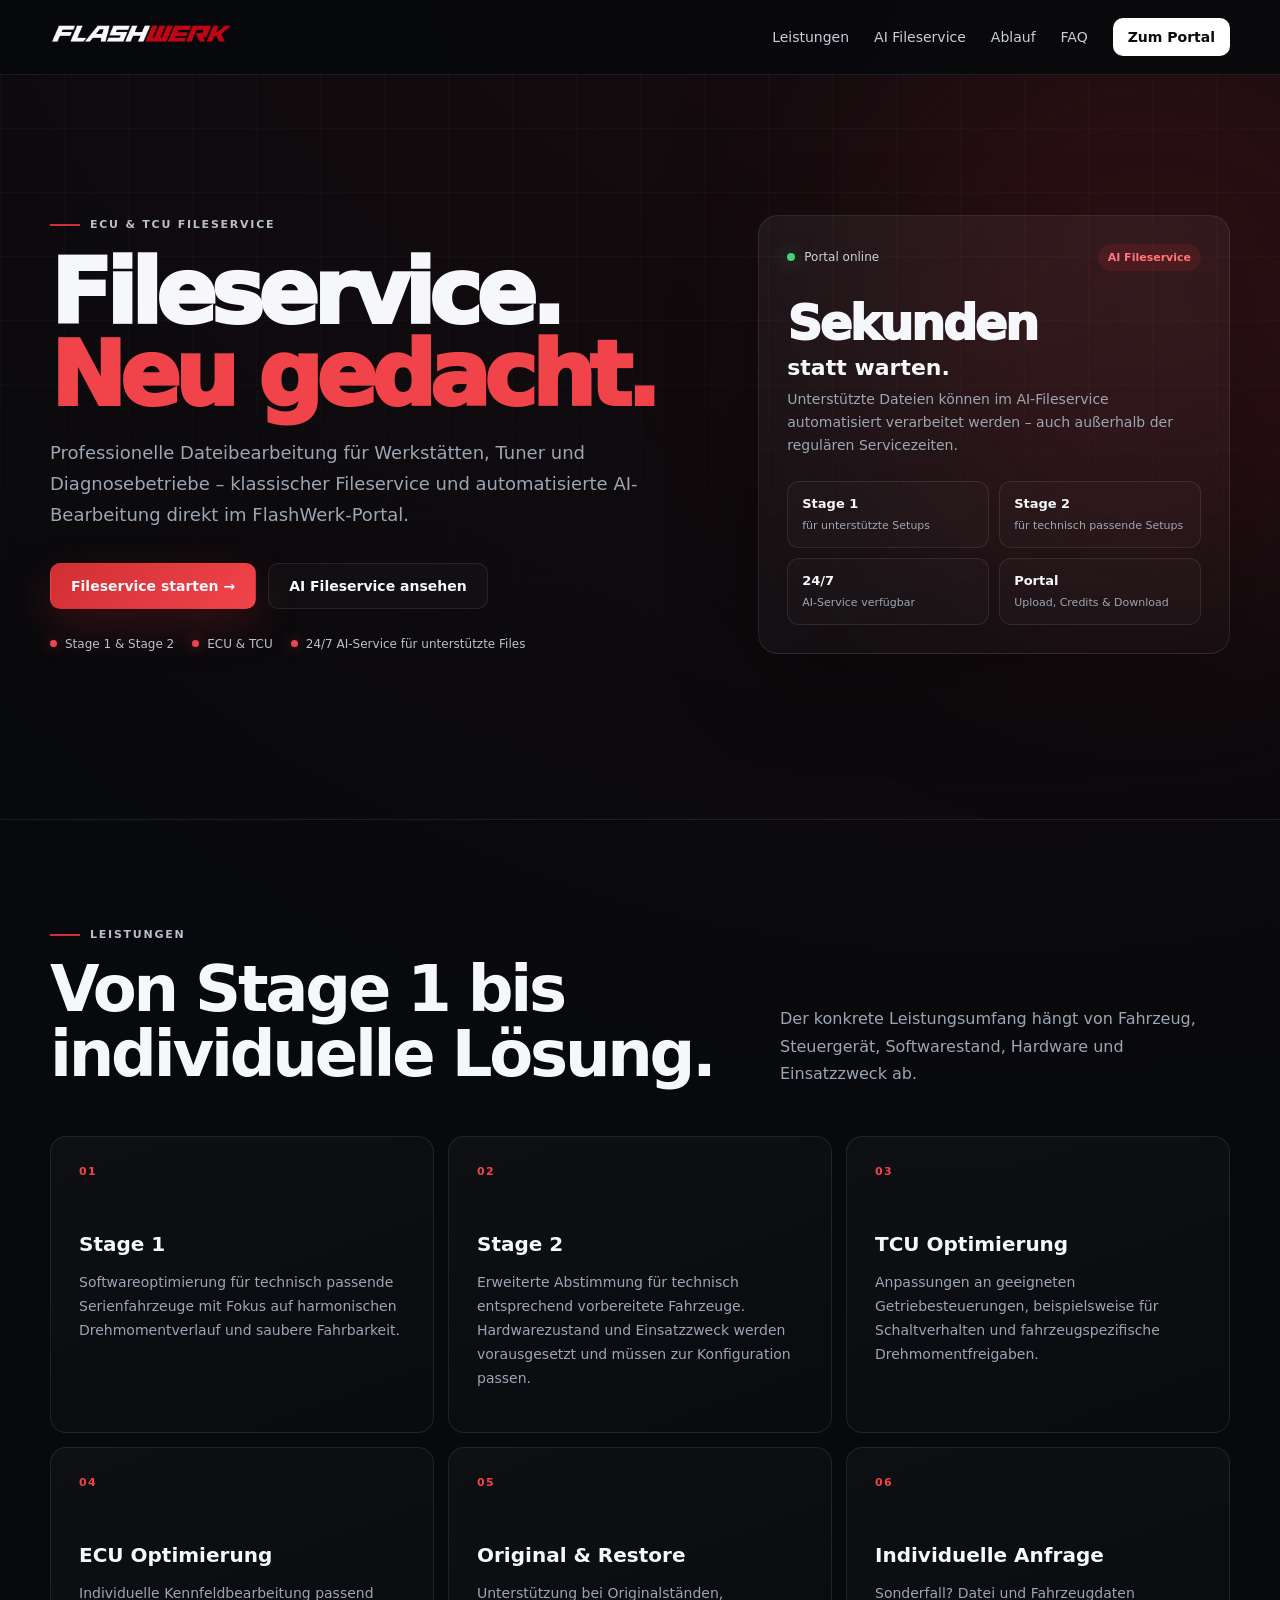
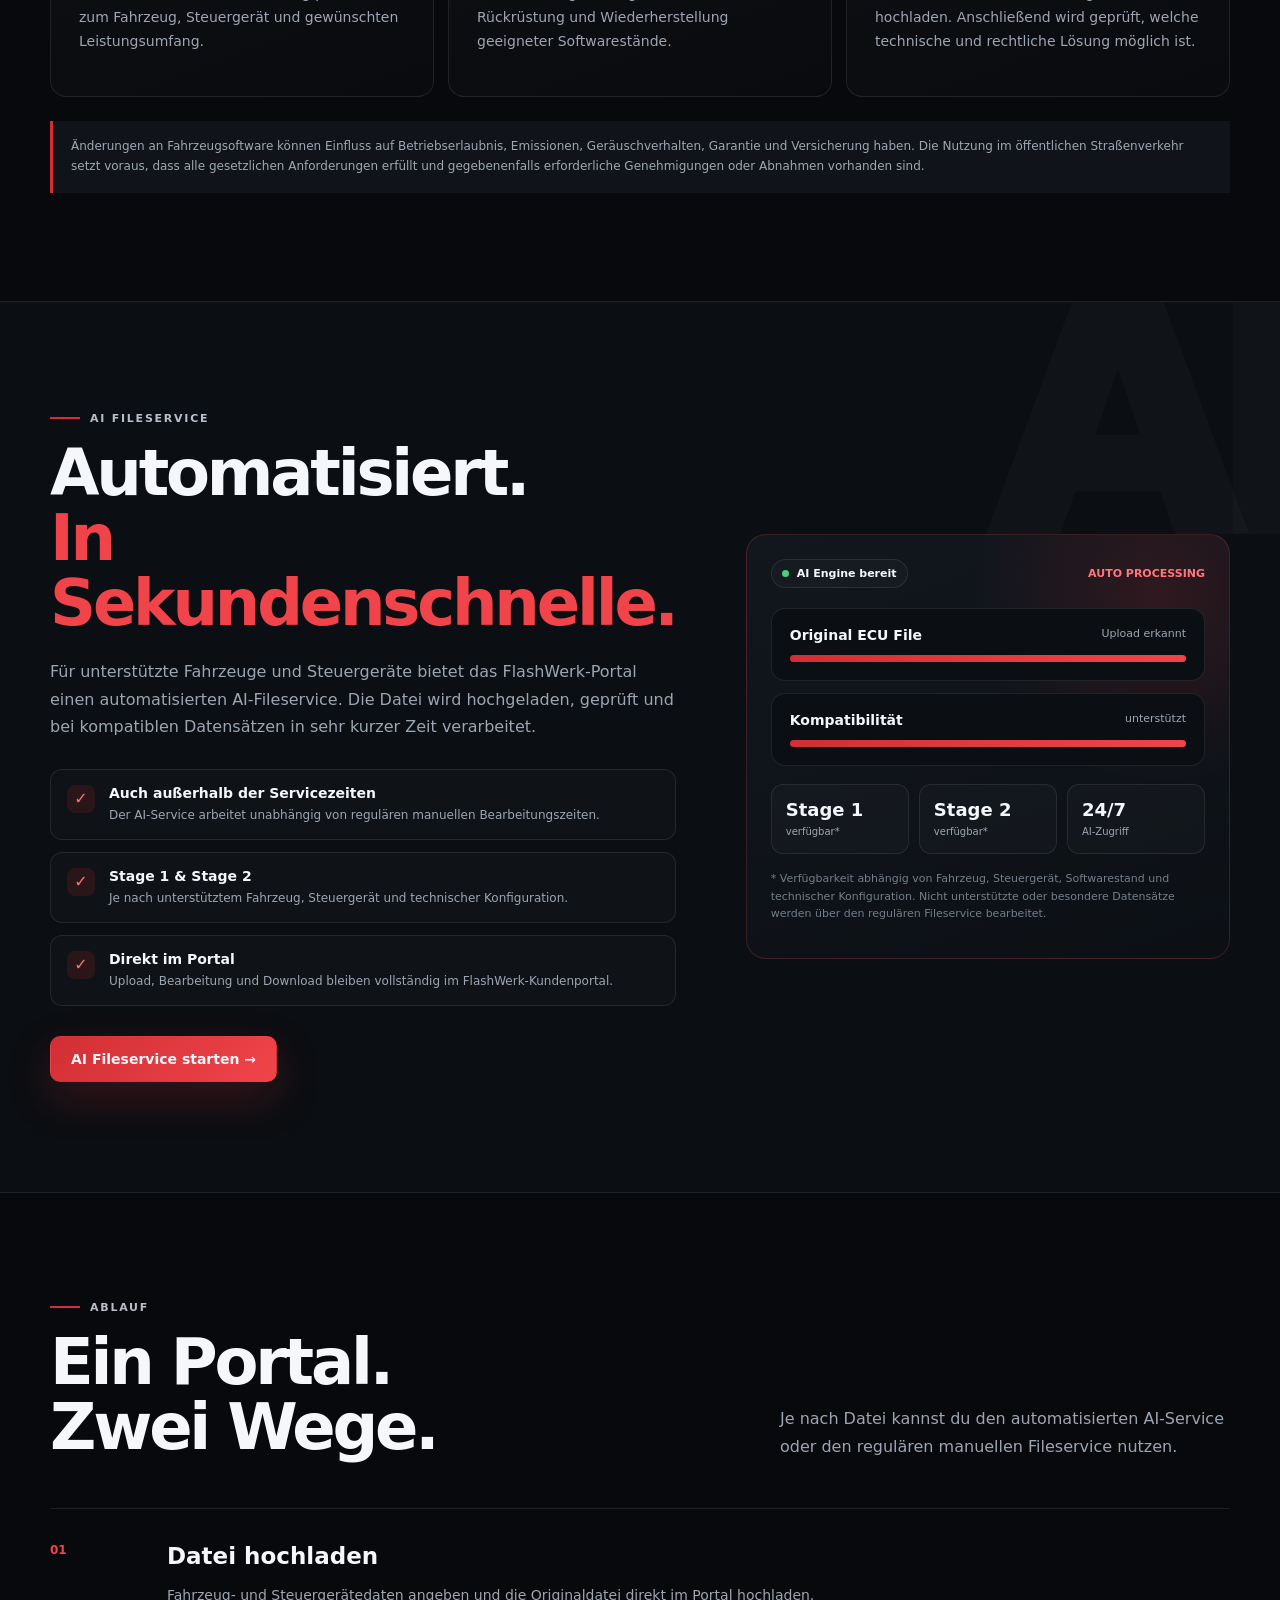
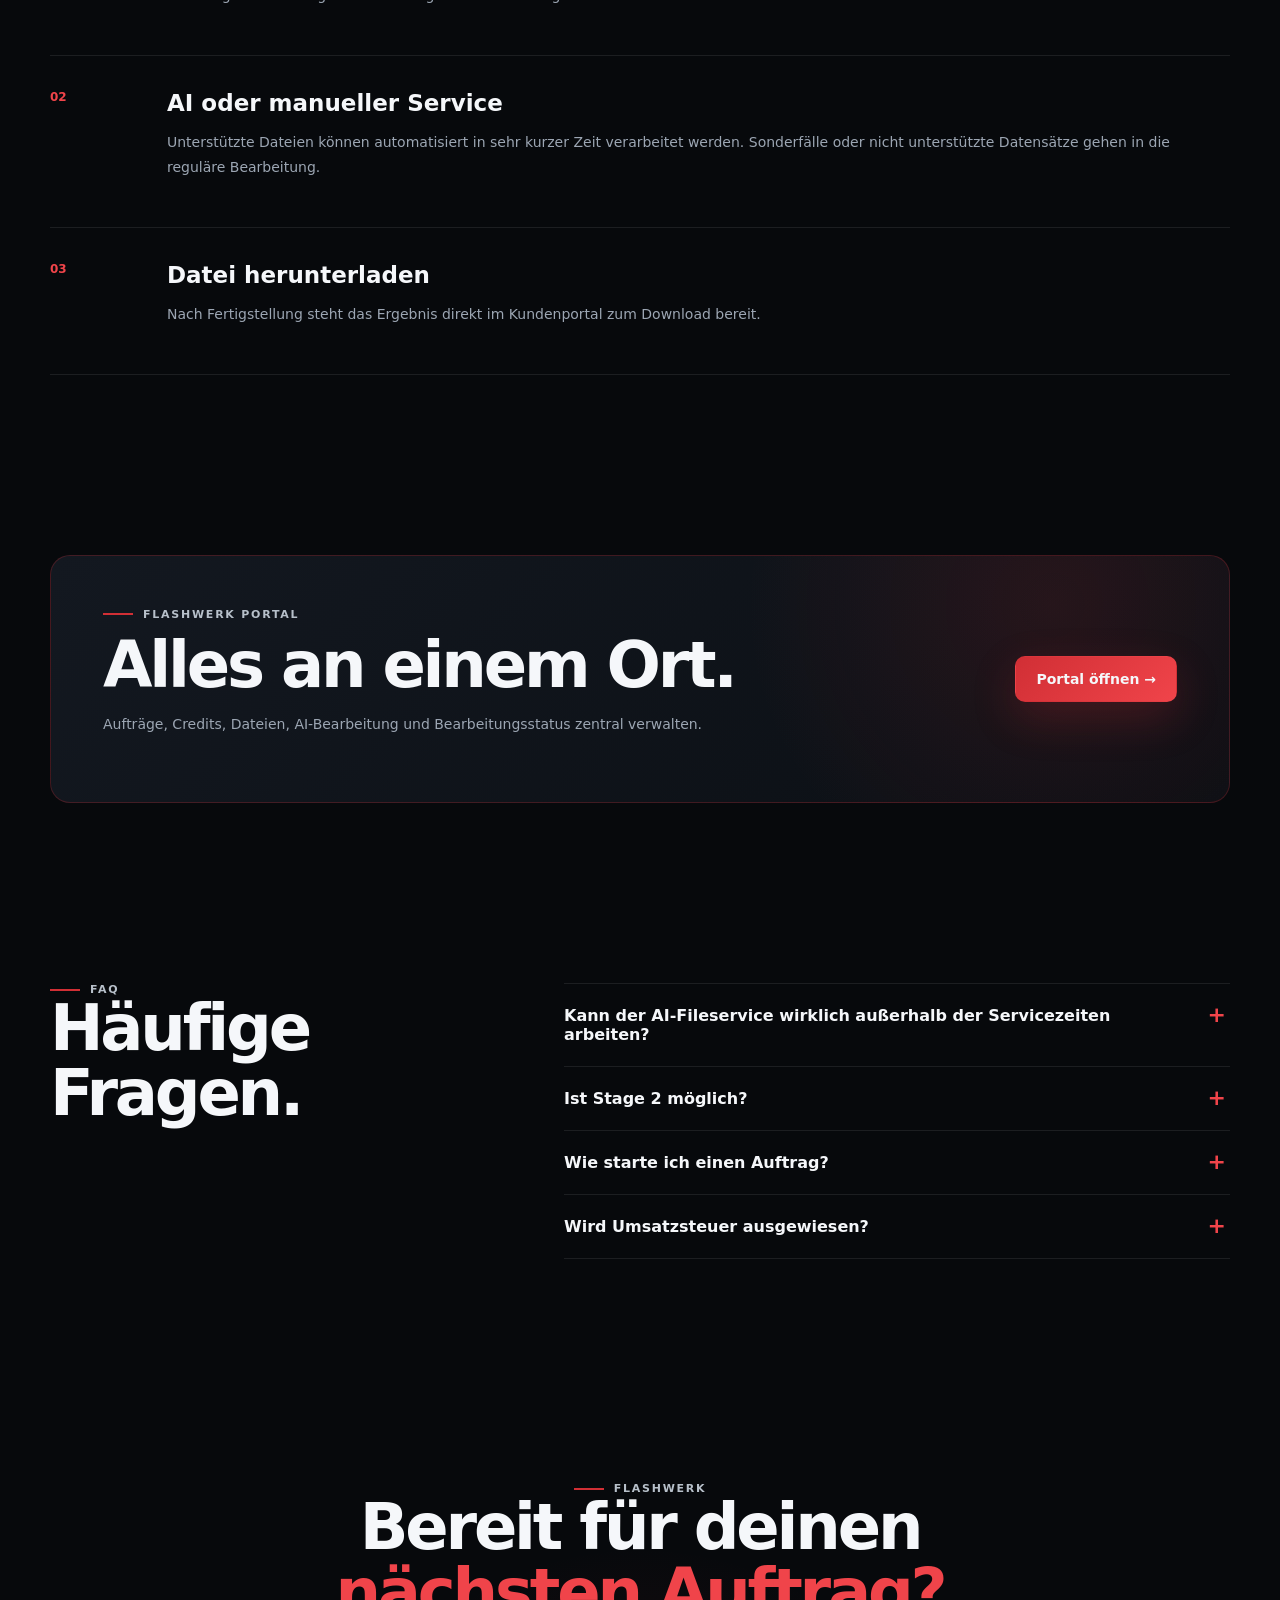
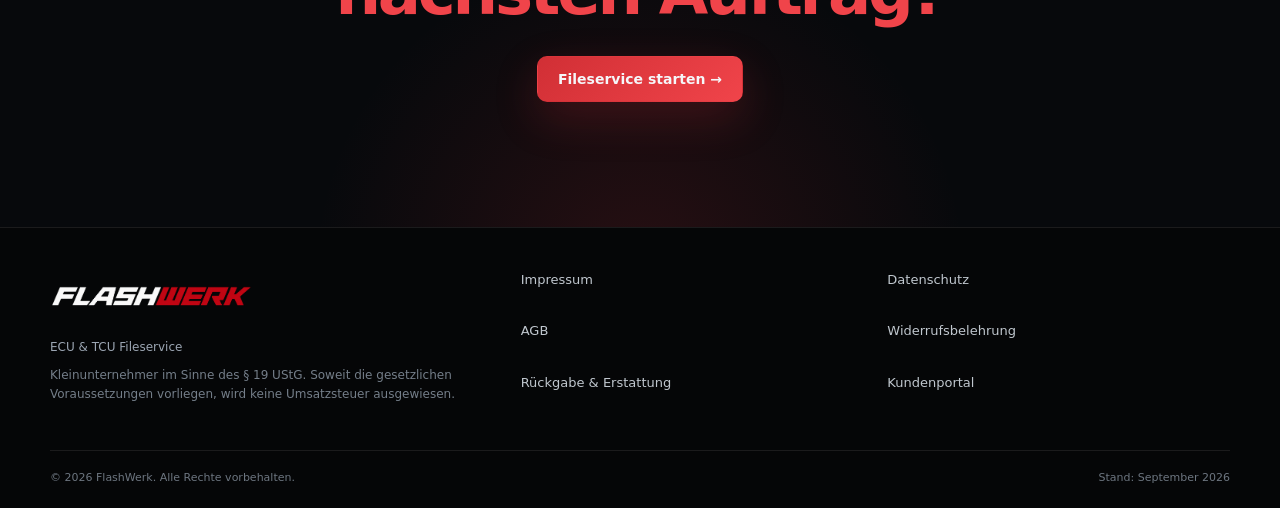
==== commit 95391d08: "Add files via upload" ====
--- a/index.html
+++ b/index.html
@@ -1,73 +1,93 @@
 <!doctype html><html lang="de"><head>
 <meta charset="utf-8"><meta name="viewport" content="width=device-width,initial-scale=1">
 <title>FlashWerk – ECU & TCU Fileservice</title>
-<meta name="description" content="FlashWerk – digitaler ECU- und TCU-Fileservice. Dateien hochladen, Auftrag anlegen und Bearbeitung über das Kundenportal abwickeln.">
-<meta name="robots" content="index,follow"><link rel="canonical" href="https://flashwerk.eu/">
-<link rel="stylesheet" href="styles.css"></head><body>
+<meta name="description" content="FlashWerk – professioneller ECU- und TCU-Fileservice mit Stage 1, Stage 2 und schnellem AI-Fileservice im Kundenportal.">
+<link rel="canonical" href="https://flashwerk.eu/"><link rel="stylesheet" href="styles.css"></head><body>
 <header class="site-header"><div class="container nav">
-<a href="index.html" aria-label="FlashWerk Startseite"><img class="logo" src="flashwerk-logo.png" alt="FlashWerk"></a>
+<a href="index.html"><img class="logo" src="flashwerk-logo.png" alt="FlashWerk"></a>
 <button class="menu-btn" aria-label="Menü öffnen" aria-expanded="false">☰</button>
-<nav class="nav-links">
-<a href="index.html#leistungen">Leistungen</a>
-<a href="index.html#ablauf">Ablauf</a>
-<a href="index.html#faq">FAQ</a>
-<a class="btn btn-small" href="https://portal.flashwerk.eu">Zum Portal</a>
-</nav></div></header>
+<nav class="nav-links"><a href="#leistungen">Leistungen</a><a href="#ai">AI Fileservice</a><a href="#ablauf">Ablauf</a><a href="#faq">FAQ</a><a class="btn btn-small" href="https://portal.flashwerk.eu">Zum Portal</a></nav>
+</div></header>
+
 <main>
-<section class="hero"><div class="hero-grid"></div><div class="glow"></div><div class="container hero-content">
-<div class="kicker">ECU &amp; TCU FILESERVICE</div>
-<h1>Digitale Files.<br><span class="red">Direkt. Klar. Schnell.</span></h1>
-<p>Professioneller Fileservice für Werkstätten, Tuner und Diagnosebetriebe. Originaldatei hochladen, Auftrag anlegen und die bearbeitete Datei zentral über das FlashWerk-Portal erhalten.</p>
-<div class="hero-actions"><a class="btn btn-primary" href="https://portal.flashwerk.eu">Fileservice starten →</a><a class="btn btn-secondary" href="#ablauf">So funktioniert's</a></div>
-<div class="stats"><div><strong>100 % digital</strong><span>Aufträge und Dateien zentral im Portal</span></div><div><strong>Individuell</strong><span>Bearbeitung passend zu Fahrzeug und Steuergerät</span></div><div><strong>Direkt</strong><span>Klare Kommunikation und nachvollziehbarer Status</span></div></div>
+<section class="hero"><div class="container hero-wrap">
+<div>
+<div class="eyebrow">ECU &amp; TCU FILESERVICE</div>
+<h1>Fileservice.<br><span class="red">Neu gedacht.</span></h1>
+<p class="hero-copy">Professionelle Dateibearbeitung für Werkstätten, Tuner und Diagnosebetriebe – klassischer Fileservice und automatisierte AI-Bearbeitung direkt im FlashWerk-Portal.</p>
+<div class="hero-actions"><a class="btn btn-primary" href="https://portal.flashwerk.eu">Fileservice starten →</a><a class="btn btn-secondary" href="#ai">AI Fileservice ansehen</a></div>
+<div class="hero-points"><span>Stage 1 &amp; Stage 2</span><span>ECU &amp; TCU</span><span>24/7 AI-Service für unterstützte Files</span></div>
+</div>
+<aside class="hero-card">
+<div class="hero-card-top"><span class="status">Portal online</span><span class="pill">AI Fileservice</span></div>
+<div class="hero-metric">Sekunden</div><h3>statt warten.</h3>
+<p>Unterstützte Dateien können im AI-Fileservice automatisiert verarbeitet werden – auch außerhalb der regulären Servicezeiten.</p>
+<div class="hero-card-grid"><div class="mini"><strong>Stage 1</strong><span>für unterstützte Setups</span></div><div class="mini"><strong>Stage 2</strong><span>für technisch passende Setups</span></div><div class="mini"><strong>24/7</strong><span>AI-Service verfügbar</span></div><div class="mini"><strong>Portal</strong><span>Upload, Credits &amp; Download</span></div></div>
+</aside>
 </div></section>
 
 <section class="section" id="leistungen"><div class="container">
-<div class="section-label">LEISTUNGEN</div><div class="section-head"><h2>Fileservice für moderne<br>Steuergeräte.</h2><p>Die konkrete Machbarkeit hängt von Fahrzeug, Steuergerät, Softwarestand und Einsatzzweck ab.</p></div>
+<div class="section-label">LEISTUNGEN</div>
+<div class="section-head"><h2>Von Stage 1 bis<br>individuelle Lösung.</h2><p>Der konkrete Leistungsumfang hängt von Fahrzeug, Steuergerät, Softwarestand, Hardware und Einsatzzweck ab.</p></div>
 <div class="cards">
-<article class="card"><div class="card-no">01</div><h3>ECU Optimierung</h3><p>Individuelle Kennfeldbearbeitung mit Fokus auf nachvollziehbaren Drehmomentverlauf, Fahrbarkeit und technische Plausibilität.</p></article>
-<article class="card"><div class="card-no">02</div><h3>TCU Optimierung</h3><p>Anpassungen an geeigneten Getriebesteuerungen, beispielsweise für Schaltverhalten und fahrzeugspezifische Drehmomentfreigaben.</p></article>
-<article class="card"><div class="card-no">03</div><h3>Stage 1</h3><p>Softwareoptimierung für technisch passende Serienfahrzeuge innerhalb des jeweils gewählten und rechtlich zulässigen Einsatzbereichs.</p></article>
-<article class="card"><div class="card-no">04</div><h3>Original &amp; Restore</h3><p>Unterstützung bei Originalständen, Rückrüstung und Wiederherstellung geeigneter Softwarestände.</p></article>
-<article class="card"><div class="card-no">05</div><h3>DTC Analyse</h3><p>Unterstützung bei steuergerätebezogenen Fehlerbildern und Dateiprüfung. Sicherheits- und zulassungsrelevante Eingriffe erfolgen nur im gesetzlich zulässigen Rahmen.</p></article>
-<article class="card"><div class="card-no">06</div><h3>Individuelle Anfrage</h3><p>Sonderfall? Lade Datei und Fahrzeugdaten mit einer möglichst genauen Beschreibung hoch. Anschließend wird die technische und rechtliche Umsetzbarkeit geprüft.</p></article>
+<article class="card"><div class="card-no">01</div><h3>Stage 1</h3><p>Softwareoptimierung für technisch passende Serienfahrzeuge mit Fokus auf harmonischen Drehmomentverlauf und saubere Fahrbarkeit.</p></article>
+<article class="card"><div class="card-no">02</div><h3>Stage 2</h3><p>Erweiterte Abstimmung für technisch entsprechend vorbereitete Fahrzeuge. Hardwarezustand und Einsatzzweck werden vorausgesetzt und müssen zur Konfiguration passen.</p></article>
+<article class="card"><div class="card-no">03</div><h3>TCU Optimierung</h3><p>Anpassungen an geeigneten Getriebesteuerungen, beispielsweise für Schaltverhalten und fahrzeugspezifische Drehmomentfreigaben.</p></article>
+<article class="card"><div class="card-no">04</div><h3>ECU Optimierung</h3><p>Individuelle Kennfeldbearbeitung passend zum Fahrzeug, Steuergerät und gewünschten Leistungsumfang.</p></article>
+<article class="card"><div class="card-no">05</div><h3>Original &amp; Restore</h3><p>Unterstützung bei Originalständen, Rückrüstung und Wiederherstellung geeigneter Softwarestände.</p></article>
+<article class="card"><div class="card-no">06</div><h3>Individuelle Anfrage</h3><p>Sonderfall? Datei und Fahrzeugdaten hochladen. Anschließend wird geprüft, welche technische und rechtliche Lösung möglich ist.</p></article>
 </div>
-<div class="notice">Hinweis: Änderungen an Fahrzeugsoftware können Einfluss auf Betriebserlaubnis, Emissionen, Geräuschverhalten, Garantie und Versicherungsstatus haben. Die Verwendung im öffentlichen Straßenverkehr setzt voraus, dass alle gesetzlichen Anforderungen eingehalten und erforderliche Genehmigungen oder Abnahmen eingeholt werden.</div>
+<div class="notice">Änderungen an Fahrzeugsoftware können Einfluss auf Betriebserlaubnis, Emissionen, Geräuschverhalten, Garantie und Versicherung haben. Die Nutzung im öffentlichen Straßenverkehr setzt voraus, dass alle gesetzlichen Anforderungen erfüllt und gegebenenfalls erforderliche Genehmigungen oder Abnahmen vorhanden sind.</div>
 </div></section>
 
-<section class="section process-section" id="ablauf"><div class="container">
-<div class="section-label">ABLAUF</div><div class="section-head"><h2>In drei Schritten<br>zur fertigen Datei.</h2></div>
+<section class="ai-section section-alt" id="ai"><div class="container ai-grid">
+<div class="ai-copy">
+<div class="section-label">AI FILESERVICE</div>
+<h2>Automatisiert.<br><span class="red">In Sekundenschnelle.</span></h2>
+<p>Für unterstützte Fahrzeuge und Steuergeräte bietet das FlashWerk-Portal einen automatisierten AI-Fileservice. Die Datei wird hochgeladen, geprüft und bei kompatiblen Datensätzen in sehr kurzer Zeit verarbeitet.</p>
+<div class="ai-list">
+<div class="ai-item"><i>✓</i><div><strong>Auch außerhalb der Servicezeiten</strong><span>Der AI-Service arbeitet unabhängig von regulären manuellen Bearbeitungszeiten.</span></div></div>
+<div class="ai-item"><i>✓</i><div><strong>Stage 1 &amp; Stage 2</strong><span>Je nach unterstütztem Fahrzeug, Steuergerät und technischer Konfiguration.</span></div></div>
+<div class="ai-item"><i>✓</i><div><strong>Direkt im Portal</strong><span>Upload, Bearbeitung und Download bleiben vollständig im FlashWerk-Kundenportal.</span></div></div>
+</div>
+<a class="btn btn-primary" href="https://portal.flashwerk.eu">AI Fileservice starten →</a>
+</div>
+<div class="ai-visual">
+<div class="ai-top"><span class="ai-badge">AI Engine bereit</span><span class="ai-speed">AUTO PROCESSING</span></div>
+<div class="ai-file"><div class="ai-file-head"><strong>Original ECU File</strong><span>Upload erkannt</span></div><div class="progress"><span></span></div></div>
+<div class="ai-file"><div class="ai-file-head"><strong>Kompatibilität</strong><span>unterstützt</span></div><div class="progress"><span></span></div></div>
+<div class="ai-result"><div><strong>Stage 1</strong><span>verfügbar*</span></div><div><strong>Stage 2</strong><span>verfügbar*</span></div><div><strong>24/7</strong><span>AI-Zugriff</span></div></div>
+<p class="ai-note">* Verfügbarkeit abhängig von Fahrzeug, Steuergerät, Softwarestand und technischer Konfiguration. Nicht unterstützte oder besondere Datensätze werden über den regulären Fileservice bearbeitet.</p>
+</div>
+</div></section>
+
+<section class="section" id="ablauf"><div class="container">
+<div class="section-label">ABLAUF</div><div class="section-head"><h2>Ein Portal.<br>Zwei Wege.</h2><p>Je nach Datei kannst du den automatisierten AI-Service oder den regulären manuellen Fileservice nutzen.</p></div>
 <div class="process">
-<div class="step"><span class="step-no">01</span><div><h3>Datei hochladen</h3><p>Im Kundenportal anmelden, Fahrzeug- und Steuergerätedaten angeben und die Originaldatei hochladen.</p></div></div>
-<div class="step"><span class="step-no">02</span><div><h3>Auftrag &amp; Bearbeitung</h3><p>Gewünschten Umfang auswählen. Die Bearbeitung erfolgt auf Grundlage deiner Angaben und des bereitgestellten Datenstands.</p></div></div>
-<div class="step"><span class="step-no">03</span><div><h3>Download</h3><p>Nach Abschluss steht die bearbeitete Datei im Portal zur Verfügung. Vor Einsatz sind Fahrzeugzustand, Plausibilität und gesetzliche Zulässigkeit zu prüfen.</p></div></div>
-</div></div></section>
+<div class="step"><span class="step-no">01</span><div><h3>Datei hochladen</h3><p>Fahrzeug- und Steuergerätedaten angeben und die Originaldatei direkt im Portal hochladen.</p></div></div>
+<div class="step"><span class="step-no">02</span><div><h3>AI oder manueller Service</h3><p>Unterstützte Dateien können automatisiert in sehr kurzer Zeit verarbeitet werden. Sonderfälle oder nicht unterstützte Datensätze gehen in die reguläre Bearbeitung.</p></div></div>
+<div class="step"><span class="step-no">03</span><div><h3>Datei herunterladen</h3><p>Nach Fertigstellung steht das Ergebnis direkt im Kundenportal zum Download bereit.</p></div></div>
+</div>
+</div></section>
 
-<section class="portal-section"><div class="container portal-box"><div><div class="section-label">FLASHWERK PORTAL</div><h2>Alles an einem Ort.</h2><p>Aufträge, Credits, Dateien und Bearbeitungsstatus zentral verwalten. Das Portal ist unter portal.flashwerk.eu erreichbar.</p></div><a class="btn btn-primary" href="https://portal.flashwerk.eu">Portal öffnen →</a></div></section>
+<section class="portal-section"><div class="container portal-box">
+<div><div class="section-label">FLASHWERK PORTAL</div><h2>Alles an einem Ort.</h2><p>Aufträge, Credits, Dateien, AI-Bearbeitung und Bearbeitungsstatus zentral verwalten.</p></div>
+<a class="btn btn-primary" href="https://portal.flashwerk.eu">Portal öffnen →</a>
+</div></section>
 
-<section class="section" id="faq"><div class="container faq-wrap"><div><div class="section-label">FAQ</div><h2>Häufige Fragen.</h2></div><div class="faq-list">
-<details><summary>Wie starte ich einen Auftrag?</summary><p>Über „Fileservice starten“ gelangst du zum Kundenportal. Nach Registrierung bzw. Anmeldung kannst du dort deinen Auftrag anlegen.</p></details>
-<details><summary>Welche Daten sollte ich angeben?</summary><p>Fahrzeug, Motorisierung, Steuergerät, Softwarestand, Hardwarezustand, vorhandene Fehler und gewünschte Bearbeitung sollten so genau wie möglich angegeben werden.</p></details>
-<details><summary>Wie werden Leistungen bezahlt?</summary><p>Im Portal können Credits erworben und für angebotene Leistungen eingesetzt werden. Die im Checkout angezeigten Bedingungen und Preise sind maßgeblich.</p></details>
+<section class="section" id="faq"><div class="container faq-wrap">
+<div><div class="section-label">FAQ</div><h2>Häufige Fragen.</h2></div>
+<div class="faq-list">
+<details><summary>Kann der AI-Fileservice wirklich außerhalb der Servicezeiten arbeiten?</summary><p>Ja. Für unterstützte Dateien läuft die automatisierte Bearbeitung unabhängig von den regulären manuellen Servicezeiten. Nicht unterstützte oder besondere Datensätze werden regulär bearbeitet.</p></details>
+<details><summary>Ist Stage 2 möglich?</summary><p>Ja, bei technisch geeigneten Fahrzeugen und unterstützten Datensätzen kann auch Stage 2 angeboten werden. Voraussetzung ist, dass Fahrzeughardware, Steuergerät, Softwarestand und gewünschter Einsatzzweck dazu passen.</p></details>
+<details><summary>Wie starte ich einen Auftrag?</summary><p>Über das Kundenportal unter portal.flashwerk.eu. Dort kannst du deine Datei hochladen und den verfügbaren Service auswählen.</p></details>
 <details><summary>Wird Umsatzsteuer ausgewiesen?</summary><p>FlashWerk nutzt die Kleinunternehmerregelung nach § 19 UStG. Soweit deren Voraussetzungen vorliegen, wird keine Umsatzsteuer ausgewiesen.</p></details>
 </div></div></section>
 
-<section class="final-cta"><div class="container"><span class="section-label">FLASHWERK</span><h2>Bereit für deinen<br><span class="red">nächsten Auftrag?</span></h2><a class="btn btn-primary" href="https://portal.flashwerk.eu">Fileservice starten →</a></div></section>
-</main><footer>
-<div class="container footer-grid">
-<div class="footer-brand">
-<img class="footer-logo" src="flashwerk-logo.png" alt="FlashWerk">
-<p>ECU &amp; TCU Fileservice</p>
-<p class="small-business">Kleinunternehmer im Sinne des § 19 UStG. Soweit die Voraussetzungen der Vorschrift vorliegen, werden Umsätze steuerfrei behandelt; Umsatzsteuer wird nicht ausgewiesen.</p>
-</div>
-<div class="footer-links">
-<a href="impressum.html">Impressum</a>
-<a href="datenschutz.html">Datenschutz</a>
-<a href="agb.html">AGB</a>
-<a href="widerruf.html">Widerrufsbelehrung</a>
-<a href="rueckgabe.html">Rückgabe &amp; Erstattung</a>
-<a href="https://portal.flashwerk.eu">Kundenportal</a>
-</div>
-</div>
-<div class="container copyright"><span>© <span data-year></span> FlashWerk. Alle Rechte vorbehalten.</span><span>Stand der Rechtstexte: September 2026</span></div>
-</footer><script src="script.js"></script></body></html>+<section class="final-cta"><div class="container"><div class="section-label">FLASHWERK</div><h2>Bereit für deinen<br><span class="red">nächsten Auftrag?</span></h2><a class="btn btn-primary" href="https://portal.flashwerk.eu">Fileservice starten →</a></div></section>
+</main>
+<footer>
+<div class="container footer-grid"><div class="footer-brand"><img class="footer-logo" src="flashwerk-logo.png" alt="FlashWerk"><p>ECU &amp; TCU Fileservice</p><p class="small-business">Kleinunternehmer im Sinne des § 19 UStG. Soweit die gesetzlichen Voraussetzungen vorliegen, wird keine Umsatzsteuer ausgewiesen.</p></div>
+<div class="footer-links"><a href="impressum.html">Impressum</a><a href="datenschutz.html">Datenschutz</a><a href="agb.html">AGB</a><a href="widerruf.html">Widerrufsbelehrung</a><a href="rueckgabe.html">Rückgabe &amp; Erstattung</a><a href="https://portal.flashwerk.eu">Kundenportal</a></div></div>
+<div class="container copyright"><span>© <span data-year></span> FlashWerk. Alle Rechte vorbehalten.</span><span>Stand: September 2026</span></div>
+</footer><script src="script.js"></script></body></html>
--- a/styles.css
+++ b/styles.css
@@ -1,141 +1,117 @@
 
 :root{
-  --bg:#090a0c;
-  --bg2:#0f1114;
-  --panel:#14171b;
-  --panel2:#1a1e23;
-  --text:#f5f6f7;
-  --muted:#a5abb3;
-  --line:rgba(255,255,255,.10);
-  --red:#c83434;
-  --red2:#e54848;
+  --bg:#07090c;--bg2:#0b0e12;--panel:#10141a;--text:#f5f7fa;
+  --muted:#9ca6b3;--line:rgba(255,255,255,.085);
+  --red:#d12f35;--red2:#f0444a;--redsoft:rgba(209,47,53,.14);
   --max:1180px;
 }
 *{box-sizing:border-box}
 html{scroll-behavior:smooth}
 body{
-  margin:0;background:var(--bg);color:var(--text);
-  font-family:Inter,ui-sans-serif,system-ui,-apple-system,BlinkMacSystemFont,"Segoe UI",sans-serif;
+  margin:0;background:radial-gradient(circle at 78% -8%,rgba(209,47,53,.1),transparent 28%),var(--bg);
+  color:var(--text);font-family:Inter,ui-sans-serif,system-ui,-apple-system,BlinkMacSystemFont,"Segoe UI",sans-serif;
   -webkit-font-smoothing:antialiased
 }
 a{color:inherit;text-decoration:none}
-.container{width:min(calc(100% - 40px),var(--max));margin:0 auto}
-.site-header{
-  position:fixed;inset:0 0 auto 0;z-index:50;
-  background:rgba(9,10,12,.82);backdrop-filter:blur(18px);
-  border-bottom:1px solid var(--line)
-}
-.nav{height:78px;display:flex;align-items:center;justify-content:space-between;gap:30px}
-.logo{display:block;width:250px;max-width:44vw;height:auto}
-.nav-links{display:flex;align-items:center;gap:28px;color:#d0d4d9;font-size:14px}
+img{max-width:100%;display:block}
+.container{width:min(calc(100% - 40px),var(--max));margin:auto}
+.site-header{position:fixed;inset:0 0 auto;z-index:100;background:rgba(7,9,12,.84);backdrop-filter:blur(18px);border-bottom:1px solid var(--line)}
+.nav{height:74px;display:flex;align-items:center;justify-content:space-between;gap:24px}
+.logo{width:185px;height:auto}
+.nav-links{display:flex;align-items:center;gap:25px;color:#c7ced6;font-size:14px}
 .nav-links a:hover{color:#fff}
 .menu-btn{display:none;background:none;border:0;color:#fff;font-size:26px}
-.btn{
-  display:inline-flex;align-items:center;justify-content:center;gap:10px;
-  padding:14px 21px;border-radius:8px;font-size:14px;font-weight:800;
-  border:1px solid transparent;transition:.2s ease
-}
-.btn:hover{transform:translateY(-2px)}
-.btn-primary{background:linear-gradient(135deg,var(--red),var(--red2));color:#fff;box-shadow:0 12px 38px rgba(200,52,52,.22)}
+.btn{display:inline-flex;align-items:center;justify-content:center;gap:10px;min-height:46px;padding:0 20px;border-radius:10px;border:1px solid transparent;font-size:14px;font-weight:850;transition:.2s}
+.btn:hover{transform:translateY(-1px)}
+.btn-primary{background:linear-gradient(135deg,var(--red),var(--red2));box-shadow:0 16px 44px rgba(209,47,53,.22)}
 .btn-secondary{border-color:var(--line);background:rgba(255,255,255,.025)}
-.btn-small{padding:10px 14px;background:#fff;color:#0b0d10}
-.hero{
-  min-height:800px;display:flex;align-items:center;position:relative;overflow:hidden;
-  padding:155px 0 95px;border-bottom:1px solid var(--line)
-}
-.hero-grid{
-  position:absolute;inset:0;opacity:.19;
-  background-image:linear-gradient(rgba(255,255,255,.05) 1px,transparent 1px),
-  linear-gradient(90deg,rgba(255,255,255,.05) 1px,transparent 1px);
-  background-size:64px 64px;mask-image:linear-gradient(to bottom,black,transparent 92%)
-}
-.glow{position:absolute;width:520px;height:520px;border-radius:50%;filter:blur(120px);background:rgba(200,52,52,.17);right:-170px;top:80px}
-.hero-content{position:relative;z-index:2}
-.kicker,.section-label{font-size:12px;font-weight:900;letter-spacing:.16em;color:#b7bdc5}
-.kicker:before{content:"";display:inline-block;width:34px;height:2px;background:var(--red);vertical-align:middle;margin-right:10px}
-h1{font-size:clamp(52px,7.8vw,104px);line-height:.92;letter-spacing:-.065em;margin:24px 0 22px;max-width:930px}
+.btn-small{min-height:38px;padding:0 14px;background:#fff;color:#0a0c0f}
+.hero{position:relative;overflow:hidden;min-height:820px;padding:150px 0 100px;display:flex;align-items:center;border-bottom:1px solid var(--line)}
+.hero:before{content:"";position:absolute;inset:0;background-image:linear-gradient(rgba(255,255,255,.025) 1px,transparent 1px),linear-gradient(90deg,rgba(255,255,255,.025) 1px,transparent 1px);background-size:64px 64px;mask-image:linear-gradient(to bottom,black 35%,transparent 96%)}
+.hero:after{content:"";position:absolute;width:560px;height:560px;border-radius:50%;right:-160px;top:40px;background:rgba(209,47,53,.15);filter:blur(130px)}
+.hero-wrap{position:relative;z-index:2;display:grid;grid-template-columns:1.15fr .85fr;gap:70px;align-items:center}
+.eyebrow,.section-label{display:flex;align-items:center;gap:10px;font-size:11px;font-weight:900;letter-spacing:.16em;color:#b7c0ca}
+.eyebrow:before,.section-label:before{content:"";width:30px;height:2px;background:var(--red)}
+h1{margin:22px 0;max-width:780px;font-size:clamp(52px,7vw,94px);line-height:.91;letter-spacing:-.065em;font-weight:950}
 .red{color:var(--red2)}
-.hero p{max-width:700px;color:var(--muted);font-size:18px;line-height:1.72}
-.hero-actions{display:flex;gap:12px;flex-wrap:wrap;margin-top:34px}
-.stats{display:grid;grid-template-columns:repeat(3,1fr);gap:1px;margin-top:74px;max-width:870px;border:1px solid var(--line);background:var(--line)}
-.stats div{background:#0c0f12;padding:22px 24px}
-.stats strong,.stats span{display:block}
-.stats strong{font-size:14px;margin-bottom:5px}
-.stats span{color:var(--muted);font-size:12px}
-.section{padding:105px 0}
+.hero-copy{max-width:720px;color:var(--muted);font-size:18px;line-height:1.72}
+.hero-actions{display:flex;gap:12px;flex-wrap:wrap;margin-top:32px}
+.hero-points{display:flex;gap:18px;flex-wrap:wrap;margin-top:28px;color:#bac2cb;font-size:12px}
+.hero-points span{display:flex;align-items:center;gap:8px}
+.hero-points span:before{content:"";width:7px;height:7px;border-radius:50%;background:var(--red2);box-shadow:0 0 14px rgba(240,68,74,.5)}
+.hero-card{border:1px solid var(--line);border-radius:20px;padding:28px;background:linear-gradient(160deg,rgba(255,255,255,.05),rgba(255,255,255,.015));box-shadow:0 30px 90px rgba(0,0,0,.28)}
+.hero-card-top{display:flex;justify-content:space-between;gap:15px;align-items:center;margin-bottom:28px}
+.status{display:flex;align-items:center;gap:9px;color:#cbd2d9;font-size:12px}
+.status:before{content:"";width:8px;height:8px;border-radius:50%;background:#44d17a;box-shadow:0 0 18px rgba(68,209,122,.55)}
+.pill{padding:7px 10px;border-radius:999px;background:var(--redsoft);color:#ff777b;font-weight:800;font-size:11px}
+.hero-metric{font-size:48px;line-height:1;font-weight:950;letter-spacing:-.05em}
+.hero-card h3{font-size:22px;margin:8px 0}
+.hero-card p{color:var(--muted);font-size:14px;line-height:1.65;margin:0}
+.hero-card-grid{display:grid;grid-template-columns:1fr 1fr;gap:10px;margin-top:24px}
+.mini{padding:14px;border:1px solid var(--line);border-radius:12px;background:rgba(255,255,255,.018)}
+.mini strong{display:block;font-size:13px;margin-bottom:3px}
+.mini span{color:var(--muted);font-size:11px}
+.section{padding:108px 0}
+.section-alt{background:var(--bg2);border-block:1px solid var(--line)}
 .section-head{display:flex;justify-content:space-between;align-items:flex-end;gap:60px;margin:16px 0 48px}
-.section-head h2,.portal-box h2,.faq-wrap h2,.legal-page h1,.final-cta h2{
-  font-size:clamp(38px,5vw,64px);line-height:1.02;letter-spacing:-.05em;margin:0
-}
-.section-head p{max-width:450px;color:var(--muted);line-height:1.7;margin:0}
-.cards{display:grid;grid-template-columns:repeat(3,1fr);gap:15px}
-.card{padding:29px;border:1px solid var(--line);border-radius:13px;background:linear-gradient(160deg,rgba(255,255,255,.035),rgba(255,255,255,.012));min-height:250px}
-.card-no{font-size:12px;font-weight:900;color:var(--red2);margin-bottom:52px}
-.card h3{font-size:20px;margin:0 0 11px}
-.card p,.step p,.portal-box p,.faq-list p,.legal-page p,.legal-page li{color:var(--muted);line-height:1.72;font-size:14px}
-.notice{margin-top:22px;padding:17px 20px;border-left:3px solid var(--red);background:#101317;color:#aeb5bd;font-size:12px;line-height:1.65}
-.process-section{background:var(--bg2);border-block:1px solid var(--line)}
-.process{margin-top:52px;border-top:1px solid var(--line)}
-.step{display:grid;grid-template-columns:100px 1fr;gap:20px;padding:34px 0;border-bottom:1px solid var(--line)}
-.step-no{color:var(--red2);font-weight:900;font-size:13px}
-.step h3{margin:0 0 8px;font-size:23px}
-.portal-section{padding:70px 0}
-.portal-box{padding:54px;border:1px solid rgba(200,52,52,.28);border-radius:18px;display:flex;align-items:center;justify-content:space-between;gap:50px;background:radial-gradient(circle at 82% 20%,rgba(200,52,52,.14),transparent 30%),linear-gradient(135deg,#14181d,#0c0f12)}
-.portal-box h2{margin:12px 0}
-.portal-box p{max-width:640px}
+.section-head h2,.ai-copy h2,.portal-box h2,.faq-wrap h2,.final-cta h2,.legal-page h1{margin:0;font-size:clamp(38px,5vw,64px);line-height:1.02;letter-spacing:-.05em}
+.section-head p{max-width:450px;margin:0;color:var(--muted);line-height:1.72}
+.cards{display:grid;grid-template-columns:repeat(3,1fr);gap:14px}
+.card{min-height:250px;padding:28px;border:1px solid var(--line);border-radius:16px;background:linear-gradient(160deg,rgba(255,255,255,.032),rgba(255,255,255,.01));transition:.22s}
+.card:hover{transform:translateY(-3px);border-color:rgba(240,68,74,.28)}
+.card-no{font-size:11px;color:var(--red2);font-weight:900;letter-spacing:.12em;margin-bottom:54px}
+.card h3{font-size:20px;margin:0 0 10px}
+.card p,.step p,.ai-copy p,.portal-box p,.faq-list p,.legal-page p,.legal-page li{color:var(--muted);font-size:14px;line-height:1.72}
+.ai-section{padding:110px 0;position:relative;overflow:hidden}
+.ai-section:before{content:"AI";position:absolute;right:-10px;top:-65px;font-size:320px;font-weight:1000;letter-spacing:-.1em;color:rgba(255,255,255,.02)}
+.ai-grid{position:relative;z-index:2;display:grid;grid-template-columns:1fr 1fr;gap:70px;align-items:center}
+.ai-copy h2{margin:16px 0 22px}
+.ai-copy p{font-size:16px}
+.ai-list{display:grid;gap:12px;margin:28px 0 30px}
+.ai-item{display:flex;gap:14px;align-items:flex-start;padding:15px 16px;border:1px solid var(--line);border-radius:12px;background:rgba(255,255,255,.02)}
+.ai-item i{font-style:normal;width:28px;height:28px;border-radius:8px;display:grid;place-items:center;background:var(--redsoft);color:#ff7176;font-weight:900}
+.ai-item strong{display:block;font-size:14px;margin-bottom:3px}
+.ai-item span{color:var(--muted);font-size:12px;line-height:1.5}
+.ai-visual{border:1px solid rgba(240,68,74,.22);border-radius:20px;padding:24px;background:radial-gradient(circle at 85% 15%,rgba(209,47,53,.16),transparent 34%),linear-gradient(160deg,#12171e,#0c1015)}
+.ai-top{display:flex;justify-content:space-between;align-items:center;margin-bottom:20px}
+.ai-badge{display:inline-flex;align-items:center;gap:8px;padding:7px 10px;border-radius:999px;background:#161b22;border:1px solid var(--line);font-size:11px;font-weight:850}
+.ai-badge:before{content:"";width:7px;height:7px;border-radius:50%;background:#44d17a}
+.ai-speed{font-size:11px;color:#ff777b;font-weight:900}
+.ai-file{padding:18px;border:1px solid var(--line);border-radius:14px;background:#0b0f14;margin-bottom:12px}
+.ai-file-head{display:flex;justify-content:space-between;gap:20px;margin-bottom:12px}
+.ai-file strong{font-size:14px}.ai-file span{font-size:11px;color:var(--muted)}
+.progress{height:7px;border-radius:999px;background:#20252c;overflow:hidden}
+.progress span{display:block;height:100%;width:100%;background:linear-gradient(90deg,var(--red),var(--red2))}
+.ai-result{display:grid;grid-template-columns:repeat(3,1fr);gap:10px;margin-top:18px}
+.ai-result div{padding:14px;border-radius:12px;background:rgba(255,255,255,.025);border:1px solid var(--line)}
+.ai-result strong{display:block;font-size:18px}.ai-result span{font-size:10px;color:var(--muted)}
+.ai-note{margin-top:16px;color:#747e89;font-size:11px;line-height:1.6}
+.process{margin-top:48px;border-top:1px solid var(--line)}
+.step{display:grid;grid-template-columns:95px 1fr;gap:22px;padding:34px 0;border-bottom:1px solid var(--line)}
+.step-no{color:var(--red2);font-size:12px;font-weight:900}
+.step h3{font-size:23px;margin:0 0 7px}
+.portal-section{padding:72px 0}
+.portal-box{padding:52px;border:1px solid rgba(209,47,53,.25);border-radius:20px;display:flex;align-items:center;justify-content:space-between;gap:50px;background:radial-gradient(circle at 85% 20%,rgba(209,47,53,.13),transparent 30%),linear-gradient(135deg,#131820,#0b0f14)}
+.portal-box h2{margin:12px 0}.portal-box p{max-width:650px}
 .faq-wrap{display:grid;grid-template-columns:.8fr 1.2fr;gap:70px}
 .faq-list{border-top:1px solid var(--line)}
 details{border-bottom:1px solid var(--line);padding:22px 0}
-summary{cursor:pointer;font-weight:800;list-style:none;position:relative;padding-right:30px}
-summary:after{content:"+";position:absolute;right:4px;color:var(--red2);font-size:22px;top:-4px}
+summary{cursor:pointer;list-style:none;font-weight:800;position:relative;padding-right:30px}
+summary:after{content:"+";position:absolute;right:4px;top:-4px;font-size:22px;color:var(--red2)}
 details[open] summary:after{content:"–"}
-.final-cta{text-align:center;padding:115px 0 125px;background:radial-gradient(circle at 50% 110%,rgba(200,52,52,.17),transparent 38%)}
-.final-cta .section-label{display:block;margin-bottom:14px}
-.final-cta .btn{margin-top:32px}
-footer{background:#060708;border-top:1px solid var(--line);padding:44px 0 25px}
-.footer-grid{display:grid;grid-template-columns:1.1fr 1.9fr;gap:55px}
-.footer-logo{width:235px;max-width:100%}
-.footer-brand p{color:var(--muted);font-size:12px}
-.footer-links{display:grid;grid-template-columns:repeat(2,minmax(0,1fr));gap:10px 24px;font-size:13px;color:#c2c7cd}
-.footer-links a:hover{color:#fff}
-.small-business{margin-top:18px;color:#7f8790;font-size:11px;line-height:1.55}
-.copyright{border-top:1px solid var(--line);margin-top:34px;padding-top:20px;color:#707882;font-size:11px;display:flex;justify-content:space-between;gap:20px;flex-wrap:wrap}
-
-/* Legal pages */
-.legal-page{padding:140px 0 90px}
-.legal-page .legal-shell{max-width:900px}
-.legal-page h1{margin:14px 0 34px}
-.legal-page h2{font-size:24px;margin:38px 0 12px}
-.legal-page h3{font-size:18px;margin:26px 0 10px}
-.legal-page ul{padding-left:22px}
-.legal-page .box{padding:22px 24px;border:1px solid var(--line);border-radius:12px;background:var(--panel);margin:22px 0}
-.legal-page a{color:#ff6a6a;text-decoration:underline}
-.legal-page strong{color:#f7f7f7}
-.legal-page .updated{font-size:12px;color:#7f8790;margin-top:-20px;margin-bottom:30px}
-.form-box label{display:block;font-size:13px;color:#b7bdc5;margin:12px 0 6px}
-.form-box input,.form-box textarea{
-  width:100%;background:#0c0f12;color:#fff;border:1px solid var(--line);border-radius:8px;padding:12px
-}
-.form-box textarea{min-height:130px;resize:vertical}
-.form-box button{margin-top:14px}
-@media(max-width:850px){
-  .menu-btn{display:block}
-  .nav-links{display:none;position:absolute;top:78px;left:0;right:0;background:#0a0c0f;border-bottom:1px solid var(--line);padding:24px 20px;flex-direction:column;align-items:stretch}
-  .nav-links.open{display:flex}.nav-links a{text-align:center}
-  .section-head{display:block}.section-head p{margin-top:20px}
-  .cards{grid-template-columns:1fr 1fr}
-  .portal-box{display:block;padding:38px 28px}.portal-box .btn{margin-top:20px}
-  .faq-wrap,.footer-grid{grid-template-columns:1fr}
-}
-@media(max-width:580px){
-  .container{width:min(calc(100% - 28px),var(--max))}
-  .logo{width:190px;max-width:60vw}
-  .hero{padding-top:135px;min-height:auto}
-  h1{font-size:53px}
-  .hero p{font-size:16px}
-  .hero-actions .btn{width:100%}
-  .stats,.cards{grid-template-columns:1fr}
-  .section{padding:78px 0}
-  .step{grid-template-columns:55px 1fr}
-  .legal-page{padding-top:120px}
-}
+.notice{margin-top:24px;padding:16px 18px;border-left:3px solid var(--red);background:#101319;color:#9ea8b3;font-size:12px;line-height:1.65}
+.final-cta{text-align:center;padding:115px 0 125px;background:radial-gradient(circle at 50% 110%,rgba(209,47,53,.16),transparent 40%)}
+.final-cta .section-label{justify-content:center}.final-cta .btn{margin-top:30px}
+footer{border-top:1px solid var(--line);background:#050607;padding:44px 0 24px}
+.footer-grid{display:grid;grid-template-columns:1.1fr 1.9fr;gap:60px}
+.footer-logo{width:205px}.footer-brand p{color:var(--muted);font-size:12px}
+.small-business{color:#747e89!important;line-height:1.6!important}
+.footer-links{display:grid;grid-template-columns:repeat(2,minmax(0,1fr));gap:10px 24px;font-size:13px;color:#c0c7ce}
+.copyright{border-top:1px solid var(--line);margin-top:34px;padding-top:20px;color:#6d7680;font-size:11px;display:flex;justify-content:space-between;gap:20px;flex-wrap:wrap}
+.legal-page{padding:140px 0 90px}.legal-page .legal-shell{max-width:900px}
+.legal-page h1{margin:14px 0 34px}.legal-page h2{font-size:24px;margin:38px 0 12px}.legal-page h3{font-size:18px;margin:26px 0 10px}
+.legal-page ul{padding-left:22px}.legal-page .box{padding:22px 24px;border:1px solid var(--line);border-radius:12px;background:var(--panel);margin:22px 0}
+.legal-page a{color:#ff757a;text-decoration:underline}.legal-page strong{color:#fff}.legal-page .updated{font-size:12px;color:#76808b;margin-top:-20px;margin-bottom:30px}
+@media(max-width:960px){.hero-wrap,.ai-grid{grid-template-columns:1fr}.hero-card{max-width:700px}.cards{grid-template-columns:1fr 1fr}}
+@media(max-width:850px){.menu-btn{display:block}.nav-links{display:none;position:absolute;top:74px;left:0;right:0;background:#090c10;border-bottom:1px solid var(--line);padding:24px 20px;flex-direction:column;align-items:stretch}.nav-links.open{display:flex}.nav-links a{text-align:center}.section-head{display:block}.section-head p{margin-top:20px}.portal-box{display:block;padding:38px 28px}.portal-box .btn{margin-top:20px}.faq-wrap,.footer-grid{grid-template-columns:1fr}}
+@media(max-width:580px){.container{width:min(calc(100% - 28px),var(--max))}.logo{width:165px}.hero{min-height:auto;padding:130px 0 78px}h1{font-size:52px}.hero-copy{font-size:16px}.hero-actions .btn{width:100%}.hero-card{padding:22px}.hero-card-grid,.ai-result,.cards{grid-template-columns:1fr}.section,.ai-section{padding:78px 0}.step{grid-template-columns:55px 1fr}}
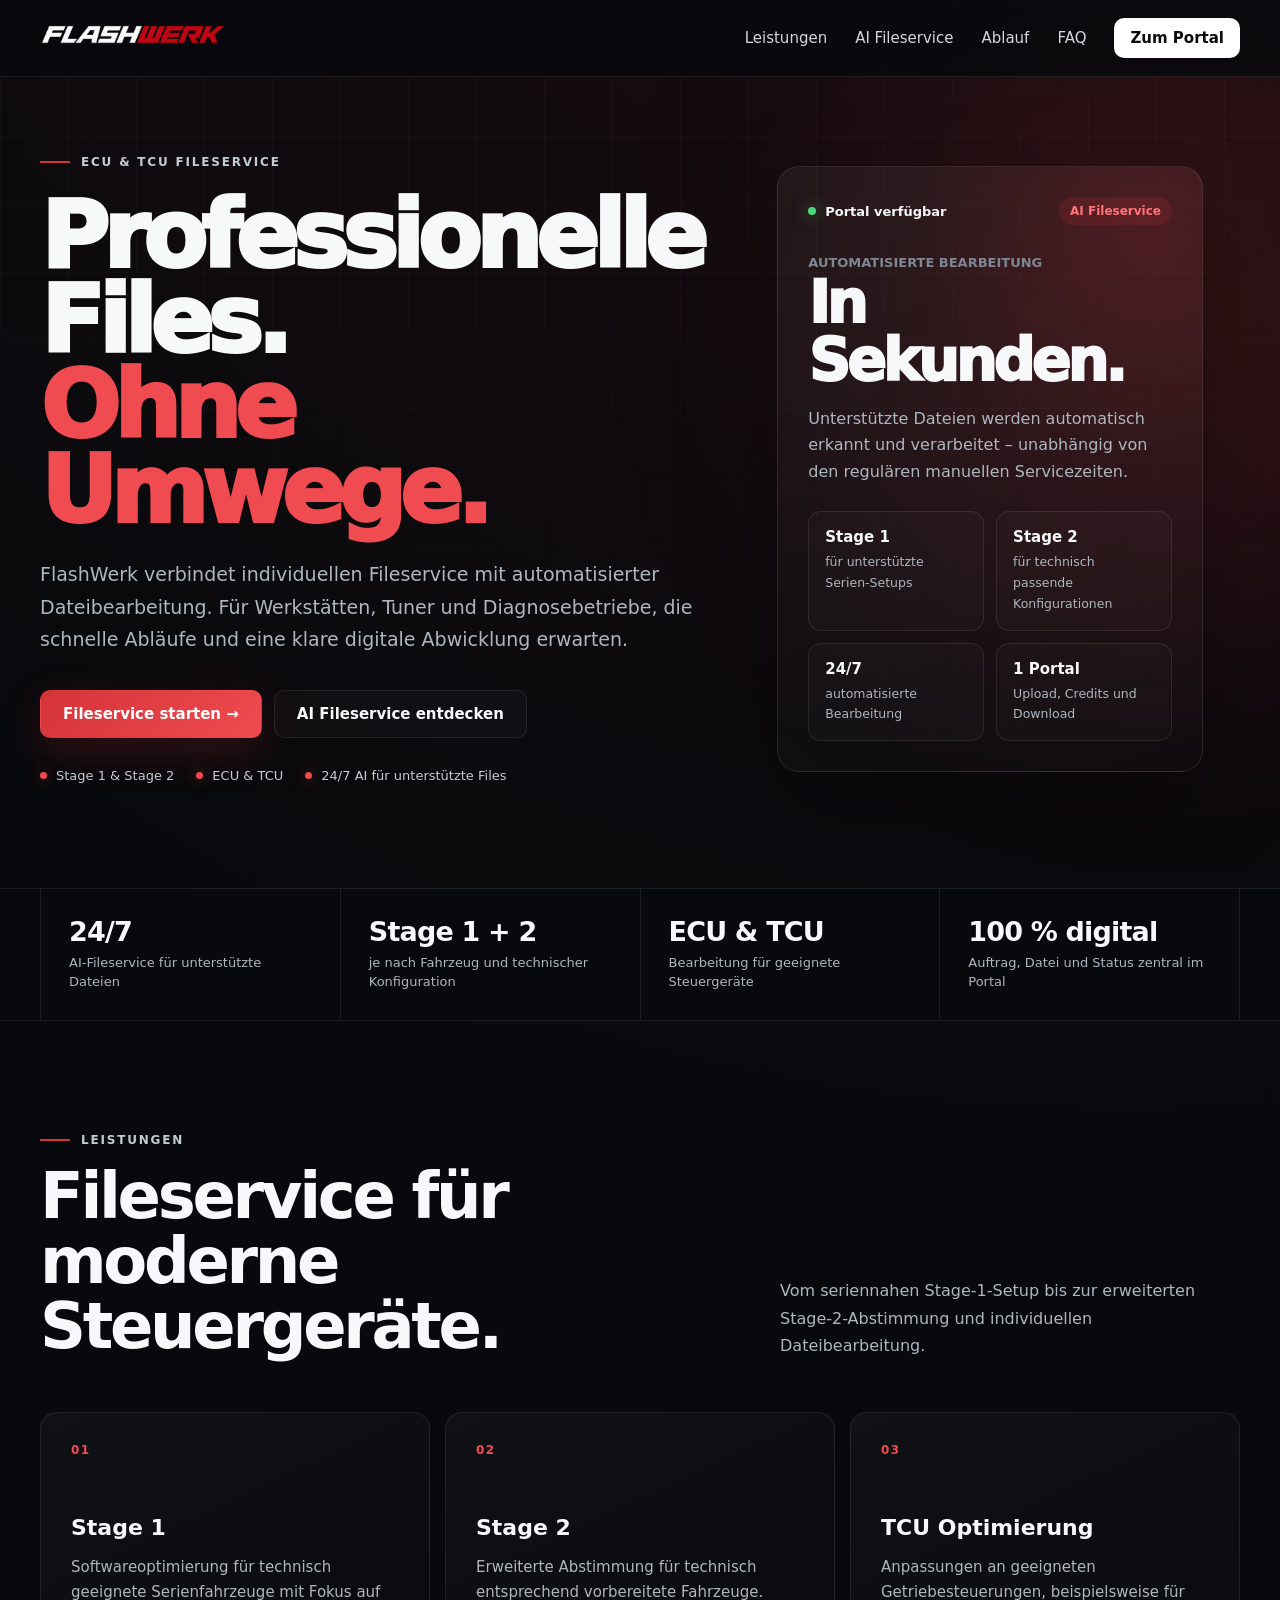
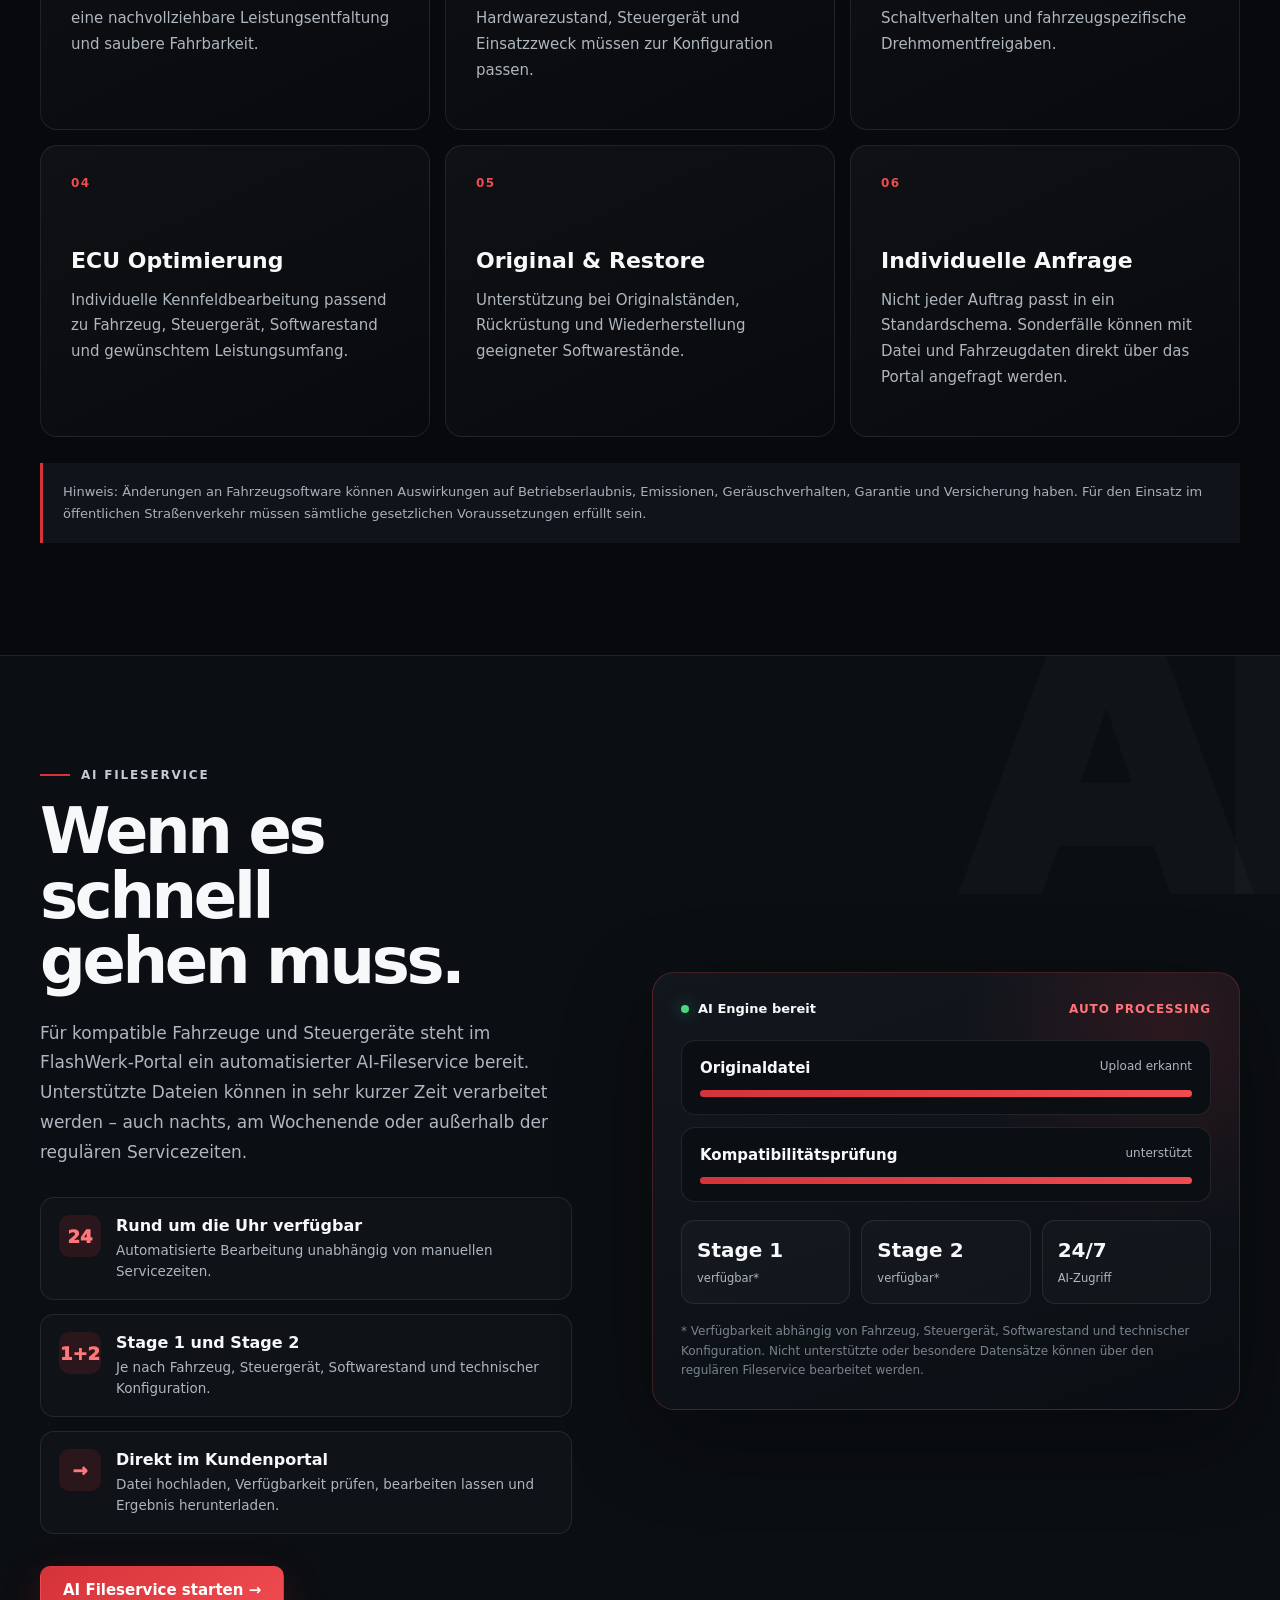
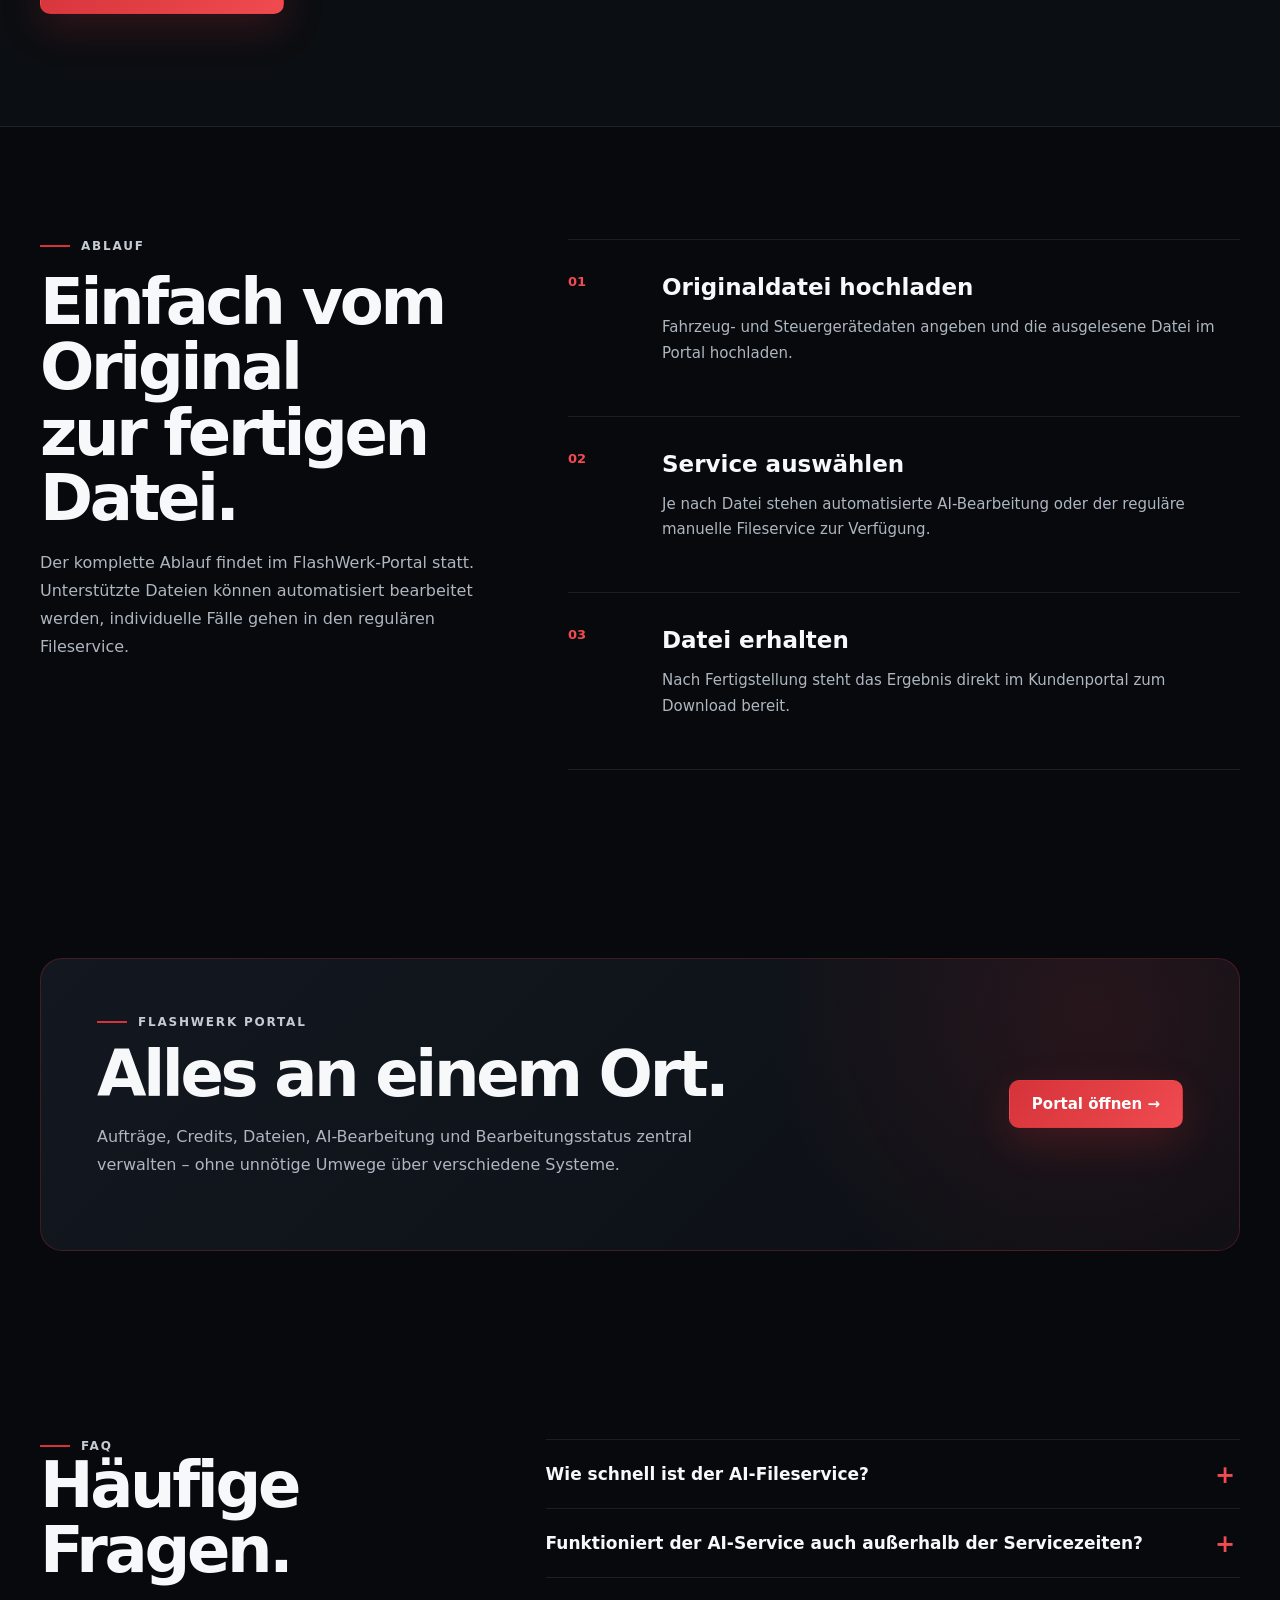
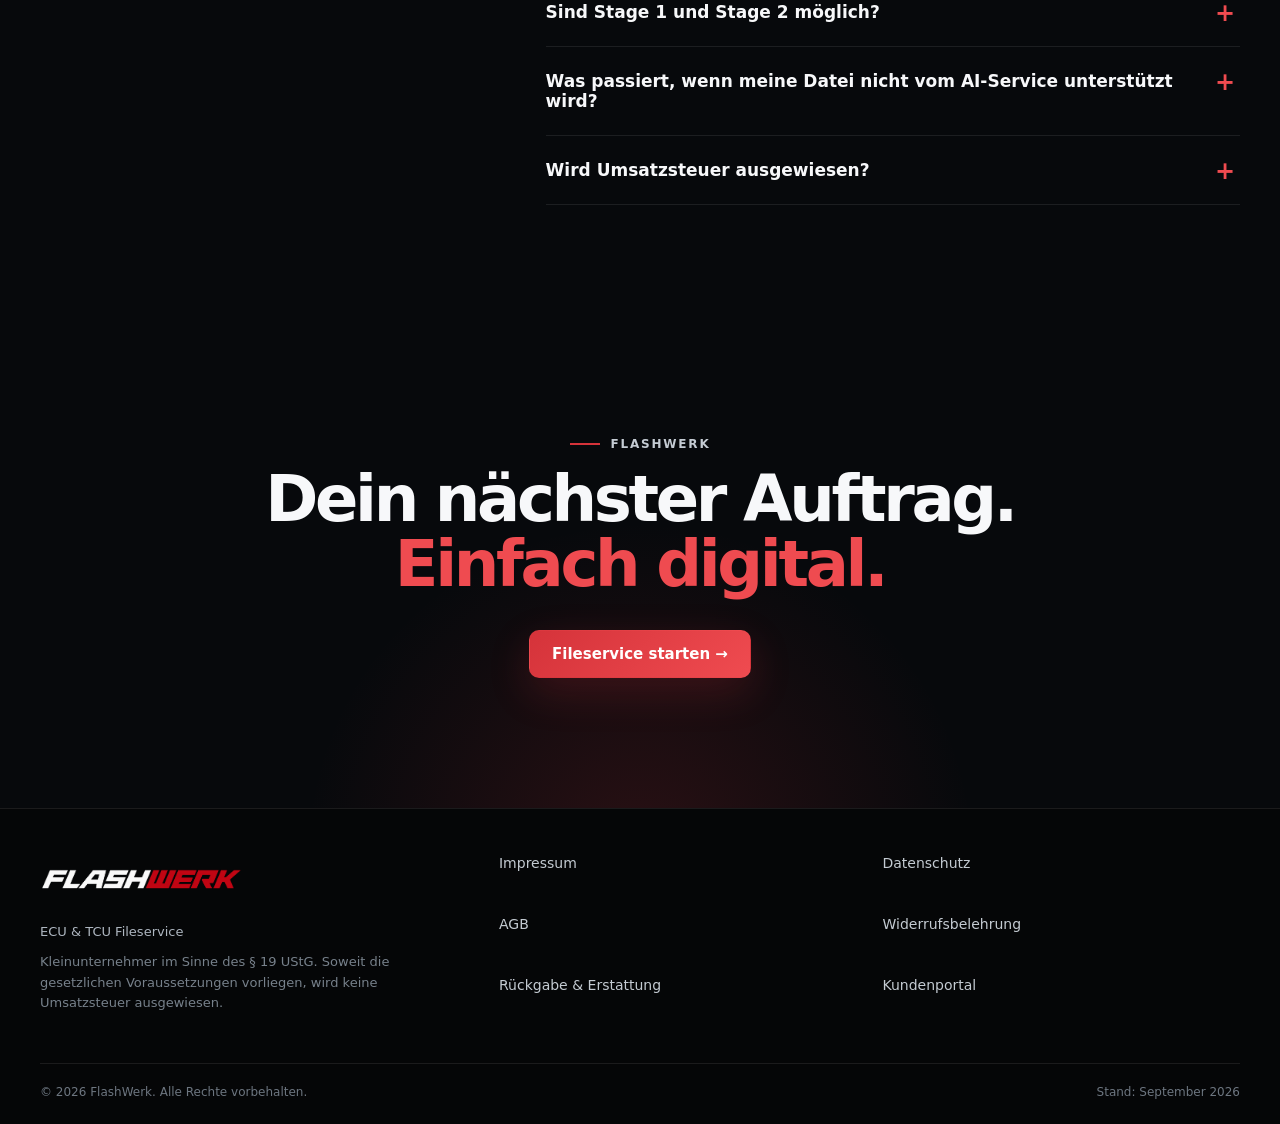
==== commit 2099bb0e: "Add files via upload" ====
--- a/index.html
+++ b/index.html
@@ -1,93 +1,155 @@
 <!doctype html><html lang="de"><head>
 <meta charset="utf-8"><meta name="viewport" content="width=device-width,initial-scale=1">
 <title>FlashWerk – ECU & TCU Fileservice</title>
-<meta name="description" content="FlashWerk – professioneller ECU- und TCU-Fileservice mit Stage 1, Stage 2 und schnellem AI-Fileservice im Kundenportal.">
-<link rel="canonical" href="https://flashwerk.eu/"><link rel="stylesheet" href="styles.css"></head><body>
+<meta name="description" content="FlashWerk – professioneller ECU- und TCU-Fileservice mit Stage 1, Stage 2 und automatisiertem AI-Fileservice für unterstützte Dateien.">
+<link rel="canonical" href="https://flashwerk.eu/"><link rel="stylesheet" href="styles.css">
+</head><body>
+
 <header class="site-header"><div class="container nav">
-<a href="index.html"><img class="logo" src="flashwerk-logo.png" alt="FlashWerk"></a>
+<a href="index.html" aria-label="FlashWerk Startseite"><img class="logo" src="flashwerk-logo.png" alt="FlashWerk"></a>
 <button class="menu-btn" aria-label="Menü öffnen" aria-expanded="false">☰</button>
-<nav class="nav-links"><a href="#leistungen">Leistungen</a><a href="#ai">AI Fileservice</a><a href="#ablauf">Ablauf</a><a href="#faq">FAQ</a><a class="btn btn-small" href="https://portal.flashwerk.eu">Zum Portal</a></nav>
-</div></header>
+<nav class="nav-links">
+<a href="#leistungen">Leistungen</a>
+<a href="#ai">AI Fileservice</a>
+<a href="#ablauf">Ablauf</a>
+<a href="#faq">FAQ</a>
+<a class="btn btn-small" href="https://portal.flashwerk.eu">Zum Portal</a>
+</nav></div></header>
 
 <main>
-<section class="hero"><div class="container hero-wrap">
+<section class="hero"><div class="container hero-grid">
 <div>
 <div class="eyebrow">ECU &amp; TCU FILESERVICE</div>
-<h1>Fileservice.<br><span class="red">Neu gedacht.</span></h1>
-<p class="hero-copy">Professionelle Dateibearbeitung für Werkstätten, Tuner und Diagnosebetriebe – klassischer Fileservice und automatisierte AI-Bearbeitung direkt im FlashWerk-Portal.</p>
-<div class="hero-actions"><a class="btn btn-primary" href="https://portal.flashwerk.eu">Fileservice starten →</a><a class="btn btn-secondary" href="#ai">AI Fileservice ansehen</a></div>
-<div class="hero-points"><span>Stage 1 &amp; Stage 2</span><span>ECU &amp; TCU</span><span>24/7 AI-Service für unterstützte Files</span></div>
+<h1>Professionelle Files.<br><span class="red">Ohne Umwege.</span></h1>
+<p class="hero-copy">FlashWerk verbindet individuellen Fileservice mit automatisierter Dateibearbeitung. Für Werkstätten, Tuner und Diagnosebetriebe, die schnelle Abläufe und eine klare digitale Abwicklung erwarten.</p>
+<div class="hero-actions">
+<a class="btn btn-primary" href="https://portal.flashwerk.eu">Fileservice starten →</a>
+<a class="btn btn-secondary" href="#ai">AI Fileservice entdecken</a>
 </div>
-<aside class="hero-card">
-<div class="hero-card-top"><span class="status">Portal online</span><span class="pill">AI Fileservice</span></div>
-<div class="hero-metric">Sekunden</div><h3>statt warten.</h3>
-<p>Unterstützte Dateien können im AI-Fileservice automatisiert verarbeitet werden – auch außerhalb der regulären Servicezeiten.</p>
-<div class="hero-card-grid"><div class="mini"><strong>Stage 1</strong><span>für unterstützte Setups</span></div><div class="mini"><strong>Stage 2</strong><span>für technisch passende Setups</span></div><div class="mini"><strong>24/7</strong><span>AI-Service verfügbar</span></div><div class="mini"><strong>Portal</strong><span>Upload, Credits &amp; Download</span></div></div>
+<div class="hero-trust">
+<span>Stage 1 &amp; Stage 2</span>
+<span>ECU &amp; TCU</span>
+<span>24/7 AI für unterstützte Files</span>
+</div>
+</div>
+
+<aside class="hero-panel">
+<div class="panel-top"><span class="live">Portal verfügbar</span><span class="panel-tag">AI Fileservice</span></div>
+<div class="panel-kicker">AUTOMATISIERTE BEARBEITUNG</div>
+<div class="panel-big">In Sekunden.</div>
+<p class="panel-sub">Unterstützte Dateien werden automatisch erkannt und verarbeitet – unabhängig von den regulären manuellen Servicezeiten.</p>
+<div class="panel-features">
+<div class="panel-feature"><strong>Stage 1</strong><span>für unterstützte Serien-Setups</span></div>
+<div class="panel-feature"><strong>Stage 2</strong><span>für technisch passende Konfigurationen</span></div>
+<div class="panel-feature"><strong>24/7</strong><span>automatisierte Bearbeitung</span></div>
+<div class="panel-feature"><strong>1 Portal</strong><span>Upload, Credits und Download</span></div>
+</div>
 </aside>
+</div></section>
+
+<section class="metric-strip"><div class="container metric-grid">
+<div class="metric"><strong>24/7</strong><span>AI-Fileservice für unterstützte Dateien</span></div>
+<div class="metric"><strong>Stage 1 + 2</strong><span>je nach Fahrzeug und technischer Konfiguration</span></div>
+<div class="metric"><strong>ECU &amp; TCU</strong><span>Bearbeitung für geeignete Steuergeräte</span></div>
+<div class="metric"><strong>100 % digital</strong><span>Auftrag, Datei und Status zentral im Portal</span></div>
 </div></section>
 
 <section class="section" id="leistungen"><div class="container">
 <div class="section-label">LEISTUNGEN</div>
-<div class="section-head"><h2>Von Stage 1 bis<br>individuelle Lösung.</h2><p>Der konkrete Leistungsumfang hängt von Fahrzeug, Steuergerät, Softwarestand, Hardware und Einsatzzweck ab.</p></div>
+<div class="section-head">
+<h2>Fileservice für<br>moderne Steuergeräte.</h2>
+<p>Vom seriennahen Stage-1-Setup bis zur erweiterten Stage-2-Abstimmung und individuellen Dateibearbeitung.</p>
+</div>
 <div class="cards">
-<article class="card"><div class="card-no">01</div><h3>Stage 1</h3><p>Softwareoptimierung für technisch passende Serienfahrzeuge mit Fokus auf harmonischen Drehmomentverlauf und saubere Fahrbarkeit.</p></article>
-<article class="card"><div class="card-no">02</div><h3>Stage 2</h3><p>Erweiterte Abstimmung für technisch entsprechend vorbereitete Fahrzeuge. Hardwarezustand und Einsatzzweck werden vorausgesetzt und müssen zur Konfiguration passen.</p></article>
+<article class="card"><div class="card-no">01</div><h3>Stage 1</h3><p>Softwareoptimierung für technisch geeignete Serienfahrzeuge mit Fokus auf eine nachvollziehbare Leistungsentfaltung und saubere Fahrbarkeit.</p></article>
+<article class="card"><div class="card-no">02</div><h3>Stage 2</h3><p>Erweiterte Abstimmung für technisch entsprechend vorbereitete Fahrzeuge. Hardwarezustand, Steuergerät und Einsatzzweck müssen zur Konfiguration passen.</p></article>
 <article class="card"><div class="card-no">03</div><h3>TCU Optimierung</h3><p>Anpassungen an geeigneten Getriebesteuerungen, beispielsweise für Schaltverhalten und fahrzeugspezifische Drehmomentfreigaben.</p></article>
-<article class="card"><div class="card-no">04</div><h3>ECU Optimierung</h3><p>Individuelle Kennfeldbearbeitung passend zum Fahrzeug, Steuergerät und gewünschten Leistungsumfang.</p></article>
+<article class="card"><div class="card-no">04</div><h3>ECU Optimierung</h3><p>Individuelle Kennfeldbearbeitung passend zu Fahrzeug, Steuergerät, Softwarestand und gewünschtem Leistungsumfang.</p></article>
 <article class="card"><div class="card-no">05</div><h3>Original &amp; Restore</h3><p>Unterstützung bei Originalständen, Rückrüstung und Wiederherstellung geeigneter Softwarestände.</p></article>
-<article class="card"><div class="card-no">06</div><h3>Individuelle Anfrage</h3><p>Sonderfall? Datei und Fahrzeugdaten hochladen. Anschließend wird geprüft, welche technische und rechtliche Lösung möglich ist.</p></article>
+<article class="card"><div class="card-no">06</div><h3>Individuelle Anfrage</h3><p>Nicht jeder Auftrag passt in ein Standardschema. Sonderfälle können mit Datei und Fahrzeugdaten direkt über das Portal angefragt werden.</p></article>
 </div>
-<div class="notice">Änderungen an Fahrzeugsoftware können Einfluss auf Betriebserlaubnis, Emissionen, Geräuschverhalten, Garantie und Versicherung haben. Die Nutzung im öffentlichen Straßenverkehr setzt voraus, dass alle gesetzlichen Anforderungen erfüllt und gegebenenfalls erforderliche Genehmigungen oder Abnahmen vorhanden sind.</div>
+<div class="notice">Hinweis: Änderungen an Fahrzeugsoftware können Auswirkungen auf Betriebserlaubnis, Emissionen, Geräuschverhalten, Garantie und Versicherung haben. Für den Einsatz im öffentlichen Straßenverkehr müssen sämtliche gesetzlichen Voraussetzungen erfüllt sein.</div>
 </div></section>
 
-<section class="ai-section section-alt" id="ai"><div class="container ai-grid">
+<section class="section section-alt ai-section" id="ai"><div class="container ai-grid">
 <div class="ai-copy">
 <div class="section-label">AI FILESERVICE</div>
-<h2>Automatisiert.<br><span class="red">In Sekundenschnelle.</span></h2>
-<p>Für unterstützte Fahrzeuge und Steuergeräte bietet das FlashWerk-Portal einen automatisierten AI-Fileservice. Die Datei wird hochgeladen, geprüft und bei kompatiblen Datensätzen in sehr kurzer Zeit verarbeitet.</p>
-<div class="ai-list">
-<div class="ai-item"><i>✓</i><div><strong>Auch außerhalb der Servicezeiten</strong><span>Der AI-Service arbeitet unabhängig von regulären manuellen Bearbeitungszeiten.</span></div></div>
-<div class="ai-item"><i>✓</i><div><strong>Stage 1 &amp; Stage 2</strong><span>Je nach unterstütztem Fahrzeug, Steuergerät und technischer Konfiguration.</span></div></div>
-<div class="ai-item"><i>✓</i><div><strong>Direkt im Portal</strong><span>Upload, Bearbeitung und Download bleiben vollständig im FlashWerk-Kundenportal.</span></div></div>
+<h2>Wenn es schnell<br>gehen muss.</h2>
+<p>Für kompatible Fahrzeuge und Steuergeräte steht im FlashWerk-Portal ein automatisierter AI-Fileservice bereit. Unterstützte Dateien können in sehr kurzer Zeit verarbeitet werden – auch nachts, am Wochenende oder außerhalb der regulären Servicezeiten.</p>
+<div class="ai-benefits">
+<div class="ai-benefit"><div class="ai-icon">24</div><div><strong>Rund um die Uhr verfügbar</strong><span>Automatisierte Bearbeitung unabhängig von manuellen Servicezeiten.</span></div></div>
+<div class="ai-benefit"><div class="ai-icon">1+2</div><div><strong>Stage 1 und Stage 2</strong><span>Je nach Fahrzeug, Steuergerät, Softwarestand und technischer Konfiguration.</span></div></div>
+<div class="ai-benefit"><div class="ai-icon">→</div><div><strong>Direkt im Kundenportal</strong><span>Datei hochladen, Verfügbarkeit prüfen, bearbeiten lassen und Ergebnis herunterladen.</span></div></div>
 </div>
 <a class="btn btn-primary" href="https://portal.flashwerk.eu">AI Fileservice starten →</a>
 </div>
-<div class="ai-visual">
-<div class="ai-top"><span class="ai-badge">AI Engine bereit</span><span class="ai-speed">AUTO PROCESSING</span></div>
-<div class="ai-file"><div class="ai-file-head"><strong>Original ECU File</strong><span>Upload erkannt</span></div><div class="progress"><span></span></div></div>
-<div class="ai-file"><div class="ai-file-head"><strong>Kompatibilität</strong><span>unterstützt</span></div><div class="progress"><span></span></div></div>
-<div class="ai-result"><div><strong>Stage 1</strong><span>verfügbar*</span></div><div><strong>Stage 2</strong><span>verfügbar*</span></div><div><strong>24/7</strong><span>AI-Zugriff</span></div></div>
-<p class="ai-note">* Verfügbarkeit abhängig von Fahrzeug, Steuergerät, Softwarestand und technischer Konfiguration. Nicht unterstützte oder besondere Datensätze werden über den regulären Fileservice bearbeitet.</p>
+
+<div class="ai-console">
+<div class="console-top"><span class="console-status">AI Engine bereit</span><span class="console-speed">AUTO PROCESSING</span></div>
+<div class="console-file"><div class="console-file-head"><strong>Originaldatei</strong><span>Upload erkannt</span></div><div class="progress"><span></span></div></div>
+<div class="console-file"><div class="console-file-head"><strong>Kompatibilitätsprüfung</strong><span>unterstützt</span></div><div class="progress"><span></span></div></div>
+<div class="console-options">
+<div class="console-option"><strong>Stage 1</strong><span>verfügbar*</span></div>
+<div class="console-option"><strong>Stage 2</strong><span>verfügbar*</span></div>
+<div class="console-option"><strong>24/7</strong><span>AI-Zugriff</span></div>
+</div>
+<p class="console-note">* Verfügbarkeit abhängig von Fahrzeug, Steuergerät, Softwarestand und technischer Konfiguration. Nicht unterstützte oder besondere Datensätze können über den regulären Fileservice bearbeitet werden.</p>
 </div>
 </div></section>
 
-<section class="section" id="ablauf"><div class="container">
-<div class="section-label">ABLAUF</div><div class="section-head"><h2>Ein Portal.<br>Zwei Wege.</h2><p>Je nach Datei kannst du den automatisierten AI-Service oder den regulären manuellen Fileservice nutzen.</p></div>
+<section class="section" id="ablauf"><div class="container process-grid">
+<div class="process-copy">
+<div class="section-label">ABLAUF</div>
+<h2>Einfach vom Original<br>zur fertigen Datei.</h2>
+<p>Der komplette Ablauf findet im FlashWerk-Portal statt. Unterstützte Dateien können automatisiert bearbeitet werden, individuelle Fälle gehen in den regulären Fileservice.</p>
+</div>
 <div class="process">
-<div class="step"><span class="step-no">01</span><div><h3>Datei hochladen</h3><p>Fahrzeug- und Steuergerätedaten angeben und die Originaldatei direkt im Portal hochladen.</p></div></div>
-<div class="step"><span class="step-no">02</span><div><h3>AI oder manueller Service</h3><p>Unterstützte Dateien können automatisiert in sehr kurzer Zeit verarbeitet werden. Sonderfälle oder nicht unterstützte Datensätze gehen in die reguläre Bearbeitung.</p></div></div>
-<div class="step"><span class="step-no">03</span><div><h3>Datei herunterladen</h3><p>Nach Fertigstellung steht das Ergebnis direkt im Kundenportal zum Download bereit.</p></div></div>
+<div class="step"><span class="step-no">01</span><div><h3>Originaldatei hochladen</h3><p>Fahrzeug- und Steuergerätedaten angeben und die ausgelesene Datei im Portal hochladen.</p></div></div>
+<div class="step"><span class="step-no">02</span><div><h3>Service auswählen</h3><p>Je nach Datei stehen automatisierte AI-Bearbeitung oder der reguläre manuelle Fileservice zur Verfügung.</p></div></div>
+<div class="step"><span class="step-no">03</span><div><h3>Datei erhalten</h3><p>Nach Fertigstellung steht das Ergebnis direkt im Kundenportal zum Download bereit.</p></div></div>
 </div>
 </div></section>
 
 <section class="portal-section"><div class="container portal-box">
-<div><div class="section-label">FLASHWERK PORTAL</div><h2>Alles an einem Ort.</h2><p>Aufträge, Credits, Dateien, AI-Bearbeitung und Bearbeitungsstatus zentral verwalten.</p></div>
+<div><div class="section-label">FLASHWERK PORTAL</div><h2>Alles an einem Ort.</h2><p>Aufträge, Credits, Dateien, AI-Bearbeitung und Bearbeitungsstatus zentral verwalten – ohne unnötige Umwege über verschiedene Systeme.</p></div>
 <a class="btn btn-primary" href="https://portal.flashwerk.eu">Portal öffnen →</a>
 </div></section>
 
 <section class="section" id="faq"><div class="container faq-wrap">
 <div><div class="section-label">FAQ</div><h2>Häufige Fragen.</h2></div>
 <div class="faq-list">
-<details><summary>Kann der AI-Fileservice wirklich außerhalb der Servicezeiten arbeiten?</summary><p>Ja. Für unterstützte Dateien läuft die automatisierte Bearbeitung unabhängig von den regulären manuellen Servicezeiten. Nicht unterstützte oder besondere Datensätze werden regulär bearbeitet.</p></details>
-<details><summary>Ist Stage 2 möglich?</summary><p>Ja, bei technisch geeigneten Fahrzeugen und unterstützten Datensätzen kann auch Stage 2 angeboten werden. Voraussetzung ist, dass Fahrzeughardware, Steuergerät, Softwarestand und gewünschter Einsatzzweck dazu passen.</p></details>
-<details><summary>Wie starte ich einen Auftrag?</summary><p>Über das Kundenportal unter portal.flashwerk.eu. Dort kannst du deine Datei hochladen und den verfügbaren Service auswählen.</p></details>
+<details><summary>Wie schnell ist der AI-Fileservice?</summary><p>Bei unterstützten Datensätzen erfolgt die automatisierte Bearbeitung in sehr kurzer Zeit. Die tatsächliche Dauer kann je nach Datei und Systemauslastung variieren.</p></details>
+<details><summary>Funktioniert der AI-Service auch außerhalb der Servicezeiten?</summary><p>Ja. Die automatisierte Bearbeitung für unterstützte Dateien ist unabhängig von den regulären manuellen Bearbeitungszeiten verfügbar.</p></details>
+<details><summary>Sind Stage 1 und Stage 2 möglich?</summary><p>Ja, sofern Fahrzeug, Steuergerät, Softwarestand und technische Konfiguration dafür geeignet sind.</p></details>
+<details><summary>Was passiert, wenn meine Datei nicht vom AI-Service unterstützt wird?</summary><p>Dann kann der Auftrag über den regulären Fileservice bearbeitet werden. Besondere oder individuelle Datensätze werden nicht automatisch erzwungen.</p></details>
 <details><summary>Wird Umsatzsteuer ausgewiesen?</summary><p>FlashWerk nutzt die Kleinunternehmerregelung nach § 19 UStG. Soweit deren Voraussetzungen vorliegen, wird keine Umsatzsteuer ausgewiesen.</p></details>
 </div></div></section>
 
-<section class="final-cta"><div class="container"><div class="section-label">FLASHWERK</div><h2>Bereit für deinen<br><span class="red">nächsten Auftrag?</span></h2><a class="btn btn-primary" href="https://portal.flashwerk.eu">Fileservice starten →</a></div></section>
+<section class="final-cta"><div class="container">
+<div class="section-label">FLASHWERK</div>
+<h2>Dein nächster Auftrag.<br><span class="red">Einfach digital.</span></h2>
+<a class="btn btn-primary" href="https://portal.flashwerk.eu">Fileservice starten →</a>
+</div></section>
 </main>
+
 <footer>
-<div class="container footer-grid"><div class="footer-brand"><img class="footer-logo" src="flashwerk-logo.png" alt="FlashWerk"><p>ECU &amp; TCU Fileservice</p><p class="small-business">Kleinunternehmer im Sinne des § 19 UStG. Soweit die gesetzlichen Voraussetzungen vorliegen, wird keine Umsatzsteuer ausgewiesen.</p></div>
-<div class="footer-links"><a href="impressum.html">Impressum</a><a href="datenschutz.html">Datenschutz</a><a href="agb.html">AGB</a><a href="widerruf.html">Widerrufsbelehrung</a><a href="rueckgabe.html">Rückgabe &amp; Erstattung</a><a href="https://portal.flashwerk.eu">Kundenportal</a></div></div>
+<div class="container footer-grid">
+<div class="footer-brand">
+<img class="footer-logo" src="flashwerk-logo.png" alt="FlashWerk">
+<p>ECU &amp; TCU Fileservice</p>
+<p class="small-business">Kleinunternehmer im Sinne des § 19 UStG. Soweit die gesetzlichen Voraussetzungen vorliegen, wird keine Umsatzsteuer ausgewiesen.</p>
+</div>
+<div class="footer-links">
+<a href="impressum.html">Impressum</a>
+<a href="datenschutz.html">Datenschutz</a>
+<a href="agb.html">AGB</a>
+<a href="widerruf.html">Widerrufsbelehrung</a>
+<a href="rueckgabe.html">Rückgabe &amp; Erstattung</a>
+<a href="https://portal.flashwerk.eu">Kundenportal</a>
+</div>
+</div>
 <div class="container copyright"><span>© <span data-year></span> FlashWerk. Alle Rechte vorbehalten.</span><span>Stand: September 2026</span></div>
-</footer><script src="script.js"></script></body></html>
+</footer>
+
+<script src="script.js"></script>
+</body></html>
--- a/styles.css
+++ b/styles.css
@@ -1,117 +1,334 @@
 
 :root{
-  --bg:#07090c;--bg2:#0b0e12;--panel:#10141a;--text:#f5f7fa;
-  --muted:#9ca6b3;--line:rgba(255,255,255,.085);
-  --red:#d12f35;--red2:#f0444a;--redsoft:rgba(209,47,53,.14);
-  --max:1180px;
+  --bg:#07090c;
+  --bg-soft:#0b0e12;
+  --panel:#10141a;
+  --panel-2:#12171e;
+  --text:#f7f8fa;
+  --muted:#aeb6c0;
+  --muted-2:#7e8791;
+  --line:rgba(255,255,255,.085);
+  --red:#d5333a;
+  --red-2:#ef4b50;
+  --red-soft:rgba(213,51,58,.14);
+  --max:1200px;
 }
 *{box-sizing:border-box}
 html{scroll-behavior:smooth}
 body{
-  margin:0;background:radial-gradient(circle at 78% -8%,rgba(209,47,53,.1),transparent 28%),var(--bg);
-  color:var(--text);font-family:Inter,ui-sans-serif,system-ui,-apple-system,BlinkMacSystemFont,"Segoe UI",sans-serif;
+  margin:0;
+  background:
+    radial-gradient(circle at 88% -12%,rgba(213,51,58,.12),transparent 28%),
+    var(--bg);
+  color:var(--text);
+  font-family:Inter,ui-sans-serif,system-ui,-apple-system,BlinkMacSystemFont,"Segoe UI",sans-serif;
   -webkit-font-smoothing:antialiased
 }
-a{color:inherit;text-decoration:none}
-img{max-width:100%;display:block}
-.container{width:min(calc(100% - 40px),var(--max));margin:auto}
-.site-header{position:fixed;inset:0 0 auto;z-index:100;background:rgba(7,9,12,.84);backdrop-filter:blur(18px);border-bottom:1px solid var(--line)}
-.nav{height:74px;display:flex;align-items:center;justify-content:space-between;gap:24px}
-.logo{width:185px;height:auto}
-.nav-links{display:flex;align-items:center;gap:25px;color:#c7ced6;font-size:14px}
+a{text-decoration:none;color:inherit}
+img{display:block;max-width:100%}
+.container{width:min(calc(100% - 42px),var(--max));margin:auto}
+.site-header{
+  position:fixed;inset:0 0 auto;z-index:100;
+  background:rgba(7,9,12,.86);backdrop-filter:blur(18px);
+  border-bottom:1px solid var(--line)
+}
+.nav{height:76px;display:flex;align-items:center;justify-content:space-between;gap:26px}
+.logo{width:188px;height:auto}
+.nav-links{display:flex;align-items:center;gap:28px;color:#d2d7dd;font-size:15px}
 .nav-links a:hover{color:#fff}
-.menu-btn{display:none;background:none;border:0;color:#fff;font-size:26px}
-.btn{display:inline-flex;align-items:center;justify-content:center;gap:10px;min-height:46px;padding:0 20px;border-radius:10px;border:1px solid transparent;font-size:14px;font-weight:850;transition:.2s}
+.menu-btn{display:none;background:none;border:0;color:#fff;font-size:27px}
+.btn{
+  display:inline-flex;align-items:center;justify-content:center;gap:10px;
+  min-height:48px;padding:0 22px;border-radius:10px;
+  font-size:15px;font-weight:800;border:1px solid transparent;
+  transition:.2s ease
+}
 .btn:hover{transform:translateY(-1px)}
-.btn-primary{background:linear-gradient(135deg,var(--red),var(--red2));box-shadow:0 16px 44px rgba(209,47,53,.22)}
-.btn-secondary{border-color:var(--line);background:rgba(255,255,255,.025)}
-.btn-small{min-height:38px;padding:0 14px;background:#fff;color:#0a0c0f}
-.hero{position:relative;overflow:hidden;min-height:820px;padding:150px 0 100px;display:flex;align-items:center;border-bottom:1px solid var(--line)}
-.hero:before{content:"";position:absolute;inset:0;background-image:linear-gradient(rgba(255,255,255,.025) 1px,transparent 1px),linear-gradient(90deg,rgba(255,255,255,.025) 1px,transparent 1px);background-size:64px 64px;mask-image:linear-gradient(to bottom,black 35%,transparent 96%)}
-.hero:after{content:"";position:absolute;width:560px;height:560px;border-radius:50%;right:-160px;top:40px;background:rgba(209,47,53,.15);filter:blur(130px)}
-.hero-wrap{position:relative;z-index:2;display:grid;grid-template-columns:1.15fr .85fr;gap:70px;align-items:center}
-.eyebrow,.section-label{display:flex;align-items:center;gap:10px;font-size:11px;font-weight:900;letter-spacing:.16em;color:#b7c0ca}
-.eyebrow:before,.section-label:before{content:"";width:30px;height:2px;background:var(--red)}
-h1{margin:22px 0;max-width:780px;font-size:clamp(52px,7vw,94px);line-height:.91;letter-spacing:-.065em;font-weight:950}
-.red{color:var(--red2)}
-.hero-copy{max-width:720px;color:var(--muted);font-size:18px;line-height:1.72}
-.hero-actions{display:flex;gap:12px;flex-wrap:wrap;margin-top:32px}
-.hero-points{display:flex;gap:18px;flex-wrap:wrap;margin-top:28px;color:#bac2cb;font-size:12px}
-.hero-points span{display:flex;align-items:center;gap:8px}
-.hero-points span:before{content:"";width:7px;height:7px;border-radius:50%;background:var(--red2);box-shadow:0 0 14px rgba(240,68,74,.5)}
-.hero-card{border:1px solid var(--line);border-radius:20px;padding:28px;background:linear-gradient(160deg,rgba(255,255,255,.05),rgba(255,255,255,.015));box-shadow:0 30px 90px rgba(0,0,0,.28)}
-.hero-card-top{display:flex;justify-content:space-between;gap:15px;align-items:center;margin-bottom:28px}
-.status{display:flex;align-items:center;gap:9px;color:#cbd2d9;font-size:12px}
-.status:before{content:"";width:8px;height:8px;border-radius:50%;background:#44d17a;box-shadow:0 0 18px rgba(68,209,122,.55)}
-.pill{padding:7px 10px;border-radius:999px;background:var(--redsoft);color:#ff777b;font-weight:800;font-size:11px}
-.hero-metric{font-size:48px;line-height:1;font-weight:950;letter-spacing:-.05em}
-.hero-card h3{font-size:22px;margin:8px 0}
-.hero-card p{color:var(--muted);font-size:14px;line-height:1.65;margin:0}
-.hero-card-grid{display:grid;grid-template-columns:1fr 1fr;gap:10px;margin-top:24px}
-.mini{padding:14px;border:1px solid var(--line);border-radius:12px;background:rgba(255,255,255,.018)}
-.mini strong{display:block;font-size:13px;margin-bottom:3px}
-.mini span{color:var(--muted);font-size:11px}
-.section{padding:108px 0}
-.section-alt{background:var(--bg2);border-block:1px solid var(--line)}
-.section-head{display:flex;justify-content:space-between;align-items:flex-end;gap:60px;margin:16px 0 48px}
-.section-head h2,.ai-copy h2,.portal-box h2,.faq-wrap h2,.final-cta h2,.legal-page h1{margin:0;font-size:clamp(38px,5vw,64px);line-height:1.02;letter-spacing:-.05em}
-.section-head p{max-width:450px;margin:0;color:var(--muted);line-height:1.72}
-.cards{display:grid;grid-template-columns:repeat(3,1fr);gap:14px}
-.card{min-height:250px;padding:28px;border:1px solid var(--line);border-radius:16px;background:linear-gradient(160deg,rgba(255,255,255,.032),rgba(255,255,255,.01));transition:.22s}
-.card:hover{transform:translateY(-3px);border-color:rgba(240,68,74,.28)}
-.card-no{font-size:11px;color:var(--red2);font-weight:900;letter-spacing:.12em;margin-bottom:54px}
-.card h3{font-size:20px;margin:0 0 10px}
-.card p,.step p,.ai-copy p,.portal-box p,.faq-list p,.legal-page p,.legal-page li{color:var(--muted);font-size:14px;line-height:1.72}
-.ai-section{padding:110px 0;position:relative;overflow:hidden}
-.ai-section:before{content:"AI";position:absolute;right:-10px;top:-65px;font-size:320px;font-weight:1000;letter-spacing:-.1em;color:rgba(255,255,255,.02)}
-.ai-grid{position:relative;z-index:2;display:grid;grid-template-columns:1fr 1fr;gap:70px;align-items:center}
-.ai-copy h2{margin:16px 0 22px}
-.ai-copy p{font-size:16px}
-.ai-list{display:grid;gap:12px;margin:28px 0 30px}
-.ai-item{display:flex;gap:14px;align-items:flex-start;padding:15px 16px;border:1px solid var(--line);border-radius:12px;background:rgba(255,255,255,.02)}
-.ai-item i{font-style:normal;width:28px;height:28px;border-radius:8px;display:grid;place-items:center;background:var(--redsoft);color:#ff7176;font-weight:900}
-.ai-item strong{display:block;font-size:14px;margin-bottom:3px}
-.ai-item span{color:var(--muted);font-size:12px;line-height:1.5}
-.ai-visual{border:1px solid rgba(240,68,74,.22);border-radius:20px;padding:24px;background:radial-gradient(circle at 85% 15%,rgba(209,47,53,.16),transparent 34%),linear-gradient(160deg,#12171e,#0c1015)}
-.ai-top{display:flex;justify-content:space-between;align-items:center;margin-bottom:20px}
-.ai-badge{display:inline-flex;align-items:center;gap:8px;padding:7px 10px;border-radius:999px;background:#161b22;border:1px solid var(--line);font-size:11px;font-weight:850}
-.ai-badge:before{content:"";width:7px;height:7px;border-radius:50%;background:#44d17a}
-.ai-speed{font-size:11px;color:#ff777b;font-weight:900}
-.ai-file{padding:18px;border:1px solid var(--line);border-radius:14px;background:#0b0f14;margin-bottom:12px}
-.ai-file-head{display:flex;justify-content:space-between;gap:20px;margin-bottom:12px}
-.ai-file strong{font-size:14px}.ai-file span{font-size:11px;color:var(--muted)}
-.progress{height:7px;border-radius:999px;background:#20252c;overflow:hidden}
-.progress span{display:block;height:100%;width:100%;background:linear-gradient(90deg,var(--red),var(--red2))}
-.ai-result{display:grid;grid-template-columns:repeat(3,1fr);gap:10px;margin-top:18px}
-.ai-result div{padding:14px;border-radius:12px;background:rgba(255,255,255,.025);border:1px solid var(--line)}
-.ai-result strong{display:block;font-size:18px}.ai-result span{font-size:10px;color:var(--muted)}
-.ai-note{margin-top:16px;color:#747e89;font-size:11px;line-height:1.6}
-.process{margin-top:48px;border-top:1px solid var(--line)}
-.step{display:grid;grid-template-columns:95px 1fr;gap:22px;padding:34px 0;border-bottom:1px solid var(--line)}
-.step-no{color:var(--red2);font-size:12px;font-weight:900}
-.step h3{font-size:23px;margin:0 0 7px}
-.portal-section{padding:72px 0}
-.portal-box{padding:52px;border:1px solid rgba(209,47,53,.25);border-radius:20px;display:flex;align-items:center;justify-content:space-between;gap:50px;background:radial-gradient(circle at 85% 20%,rgba(209,47,53,.13),transparent 30%),linear-gradient(135deg,#131820,#0b0f14)}
-.portal-box h2{margin:12px 0}.portal-box p{max-width:650px}
-.faq-wrap{display:grid;grid-template-columns:.8fr 1.2fr;gap:70px}
+.btn-primary{
+  background:linear-gradient(135deg,var(--red),var(--red-2));
+  color:#fff;box-shadow:0 14px 42px rgba(213,51,58,.20)
+}
+.btn-secondary{background:rgba(255,255,255,.025);border-color:var(--line)}
+.btn-small{min-height:40px;padding:0 15px;background:#fff;color:#090b0e}
+
+.hero{
+  position:relative;overflow:hidden;min-height:850px;
+  padding:155px 0 105px;display:flex;align-items:center;
+  border-bottom:1px solid var(--line)
+}
+.hero:before{
+  content:"";position:absolute;inset:0;
+  background-image:
+    linear-gradient(rgba(255,255,255,.025) 1px,transparent 1px),
+    linear-gradient(90deg,rgba(255,255,255,.025) 1px,transparent 1px);
+  background-size:68px 68px;
+  mask-image:linear-gradient(to bottom,black 32%,transparent 95%)
+}
+.hero:after{
+  content:"";position:absolute;width:600px;height:600px;border-radius:50%;
+  right:-190px;top:20px;background:rgba(213,51,58,.16);filter:blur(135px)
+}
+.hero-grid{
+  position:relative;z-index:2;display:grid;
+  grid-template-columns:1.08fr .92fr;gap:76px;align-items:center
+}
+.eyebrow,.section-label{
+  display:flex;align-items:center;gap:11px;
+  font-size:12px;font-weight:900;letter-spacing:.15em;color:#c4cbd3
+}
+.eyebrow:before,.section-label:before{
+  content:"";width:30px;height:2px;background:var(--red)
+}
+h1{
+  margin:24px 0 25px;
+  max-width:760px;
+  font-size:clamp(58px,7.3vw,100px);
+  line-height:.91;letter-spacing:-.066em;font-weight:950
+}
+.hero-copy{
+  max-width:690px;color:var(--muted);
+  font-size:19px;line-height:1.72
+}
+.red{color:var(--red-2)}
+.hero-actions{display:flex;gap:12px;flex-wrap:wrap;margin-top:34px}
+.hero-trust{
+  display:flex;gap:22px;flex-wrap:wrap;margin-top:30px;
+  color:#c5ccd4;font-size:13px
+}
+.hero-trust span{display:flex;align-items:center;gap:9px}
+.hero-trust span:before{
+  content:"";width:7px;height:7px;border-radius:50%;
+  background:var(--red-2);box-shadow:0 0 14px rgba(239,75,80,.5)
+}
+
+.hero-panel{
+  border:1px solid rgba(255,255,255,.09);border-radius:22px;
+  padding:30px;background:
+    radial-gradient(circle at 88% 10%,rgba(213,51,58,.13),transparent 34%),
+    linear-gradient(160deg,rgba(255,255,255,.05),rgba(255,255,255,.012));
+  box-shadow:0 32px 95px rgba(0,0,0,.30)
+}
+.panel-top{display:flex;justify-content:space-between;gap:18px;align-items:center}
+.live{display:flex;align-items:center;gap:9px;font-size:13px;font-weight:750}
+.live:before{content:"";width:8px;height:8px;border-radius:50%;background:#4bd67f;box-shadow:0 0 16px rgba(75,214,127,.55)}
+.panel-tag{
+  padding:7px 11px;border-radius:999px;
+  background:var(--red-soft);color:#ff7479;font-size:12px;font-weight:850
+}
+.panel-kicker{margin-top:30px;color:var(--muted-2);font-size:13px;font-weight:700}
+.panel-big{
+  font-size:58px;font-weight:950;letter-spacing:-.06em;line-height:1.0;
+  margin:4px 0 8px
+}
+.panel-sub{color:var(--muted);font-size:16px;line-height:1.65}
+.panel-features{display:grid;grid-template-columns:1fr 1fr;gap:12px;margin-top:26px}
+.panel-feature{
+  padding:16px;border:1px solid var(--line);border-radius:13px;
+  background:rgba(255,255,255,.02)
+}
+.panel-feature strong{display:block;font-size:15px;margin-bottom:5px}
+.panel-feature span{color:var(--muted);font-size:12.5px;line-height:1.5}
+
+.metric-strip{
+  padding:0 0 1px;background:var(--bg);
+  border-bottom:1px solid var(--line)
+}
+.metric-grid{
+  display:grid;grid-template-columns:repeat(4,1fr);
+  border-left:1px solid var(--line)
+}
+.metric{
+  min-height:126px;padding:27px 28px;
+  border-right:1px solid var(--line);
+  display:flex;flex-direction:column;justify-content:center
+}
+.metric strong{font-size:27px;letter-spacing:-.03em}
+.metric span{margin-top:7px;color:var(--muted);font-size:13px;line-height:1.45}
+
+.section{padding:112px 0}
+.section-alt{background:var(--bg-soft);border-block:1px solid var(--line)}
+.section-head{
+  display:flex;justify-content:space-between;align-items:flex-end;
+  gap:60px;margin:17px 0 52px
+}
+.section-head h2,.ai-copy h2,.process-copy h2,.portal-box h2,.faq-wrap h2,.final-cta h2,.legal-page h1{
+  margin:0;font-size:clamp(42px,5vw,66px);line-height:1.02;letter-spacing:-.052em
+}
+.section-head p{
+  max-width:460px;margin:0;color:var(--muted);font-size:16px;line-height:1.72
+}
+
+.cards{display:grid;grid-template-columns:repeat(3,1fr);gap:15px}
+.card{
+  min-height:280px;padding:30px;border:1px solid var(--line);
+  border-radius:17px;background:
+    linear-gradient(155deg,rgba(255,255,255,.035),rgba(255,255,255,.008));
+  transition:.22s ease
+}
+.card:hover{transform:translateY(-3px);border-color:rgba(239,75,80,.28)}
+.card-no{font-size:12px;color:var(--red-2);font-weight:900;letter-spacing:.12em;margin-bottom:58px}
+.card h3{font-size:22px;margin:0 0 12px}
+.card p,.step p,.ai-copy p,.portal-box p,.faq-list p,.legal-page p,.legal-page li{
+  color:var(--muted);font-size:15px;line-height:1.72
+}
+.notice{
+  margin-top:26px;padding:18px 20px;
+  border-left:3px solid var(--red);
+  background:#101319;color:#a9b1bb;font-size:13px;line-height:1.7
+}
+
+.ai-section{position:relative;overflow:hidden}
+.ai-section:before{
+  content:"AI";position:absolute;right:-20px;top:-96px;
+  font-size:360px;font-weight:1000;letter-spacing:-.1em;
+  color:rgba(255,255,255,.018)
+}
+.ai-grid{
+  position:relative;z-index:2;display:grid;
+  grid-template-columns:.95fr 1.05fr;gap:80px;align-items:center
+}
+.ai-copy h2{margin:17px 0 24px}
+.ai-copy>p{font-size:17px;line-height:1.75}
+.ai-benefits{display:grid;gap:14px;margin:30px 0 32px}
+.ai-benefit{
+  display:grid;grid-template-columns:42px 1fr;gap:15px;
+  align-items:start;padding:17px 18px;border:1px solid var(--line);
+  border-radius:14px;background:rgba(255,255,255,.018)
+}
+.ai-icon{
+  width:42px;height:42px;border-radius:11px;
+  display:grid;place-items:center;background:var(--red-soft);
+  color:#ff767b;font-weight:950;font-size:18px
+}
+.ai-benefit strong{display:block;font-size:16px;margin:1px 0 5px}
+.ai-benefit span{display:block;color:var(--muted);font-size:13.5px;line-height:1.55}
+
+.ai-console{
+  border:1px solid rgba(239,75,80,.24);border-radius:22px;padding:28px;
+  background:
+    radial-gradient(circle at 88% 12%,rgba(213,51,58,.14),transparent 32%),
+    linear-gradient(160deg,#12171e,#0b0f14);
+  box-shadow:0 28px 90px rgba(0,0,0,.30)
+}
+.console-top{display:flex;justify-content:space-between;align-items:center;margin-bottom:24px}
+.console-status{display:flex;align-items:center;gap:9px;font-size:13px;font-weight:800}
+.console-status:before{content:"";width:8px;height:8px;border-radius:50%;background:#4bd67f;box-shadow:0 0 15px rgba(75,214,127,.5)}
+.console-speed{font-size:12px;font-weight:900;color:#ff7479;letter-spacing:.08em}
+.console-file{
+  padding:18px 18px 17px;border-radius:14px;border:1px solid var(--line);
+  background:#0b0f14;margin-bottom:12px
+}
+.console-file-head{display:flex;justify-content:space-between;gap:20px;margin-bottom:13px}
+.console-file strong{font-size:15px}
+.console-file span{font-size:12px;color:var(--muted)}
+.progress{height:7px;border-radius:999px;background:#232830;overflow:hidden}
+.progress span{display:block;width:100%;height:100%;background:linear-gradient(90deg,var(--red),var(--red-2))}
+.console-options{display:grid;grid-template-columns:repeat(3,1fr);gap:11px;margin-top:18px}
+.console-option{
+  padding:17px 15px;border:1px solid var(--line);border-radius:13px;
+  background:rgba(255,255,255,.022)
+}
+.console-option strong{display:block;font-size:20px;margin-bottom:5px}
+.console-option span{color:var(--muted);font-size:11.5px}
+.console-note{margin:18px 0 0;color:#79838e;font-size:12px;line-height:1.62}
+
+.process-grid{display:grid;grid-template-columns:.8fr 1.2fr;gap:80px;align-items:start}
+.process-copy h2{margin:17px 0 18px}
+.process-copy p{color:var(--muted);font-size:16px;line-height:1.75}
+.process{border-top:1px solid var(--line)}
+.step{
+  display:grid;grid-template-columns:70px 1fr;gap:24px;
+  padding:34px 0;border-bottom:1px solid var(--line)
+}
+.step-no{font-size:13px;color:var(--red-2);font-weight:900}
+.step h3{font-size:23px;margin:0 0 8px}
+
+.portal-section{padding:76px 0}
+.portal-box{
+  padding:56px;border:1px solid rgba(213,51,58,.25);border-radius:22px;
+  display:flex;justify-content:space-between;align-items:center;gap:55px;
+  background:
+    radial-gradient(circle at 88% 20%,rgba(213,51,58,.13),transparent 30%),
+    linear-gradient(135deg,#131820,#0b0f14)
+}
+.portal-box h2{margin:13px 0}
+.portal-box p{max-width:650px;font-size:16px}
+
+.faq-wrap{display:grid;grid-template-columns:.76fr 1.24fr;gap:80px}
 .faq-list{border-top:1px solid var(--line)}
-details{border-bottom:1px solid var(--line);padding:22px 0}
-summary{cursor:pointer;list-style:none;font-weight:800;position:relative;padding-right:30px}
-summary:after{content:"+";position:absolute;right:4px;top:-4px;font-size:22px;color:var(--red2)}
+details{border-bottom:1px solid var(--line);padding:24px 0}
+summary{
+  cursor:pointer;list-style:none;position:relative;padding-right:34px;
+  font-size:17px;font-weight:800
+}
+summary:after{
+  content:"+";position:absolute;right:5px;top:-3px;
+  color:var(--red-2);font-size:24px
+}
 details[open] summary:after{content:"–"}
-.notice{margin-top:24px;padding:16px 18px;border-left:3px solid var(--red);background:#101319;color:#9ea8b3;font-size:12px;line-height:1.65}
-.final-cta{text-align:center;padding:115px 0 125px;background:radial-gradient(circle at 50% 110%,rgba(209,47,53,.16),transparent 40%)}
-.final-cta .section-label{justify-content:center}.final-cta .btn{margin-top:30px}
-footer{border-top:1px solid var(--line);background:#050607;padding:44px 0 24px}
-.footer-grid{display:grid;grid-template-columns:1.1fr 1.9fr;gap:60px}
-.footer-logo{width:205px}.footer-brand p{color:var(--muted);font-size:12px}
-.small-business{color:#747e89!important;line-height:1.6!important}
-.footer-links{display:grid;grid-template-columns:repeat(2,minmax(0,1fr));gap:10px 24px;font-size:13px;color:#c0c7ce}
-.copyright{border-top:1px solid var(--line);margin-top:34px;padding-top:20px;color:#6d7680;font-size:11px;display:flex;justify-content:space-between;gap:20px;flex-wrap:wrap}
-.legal-page{padding:140px 0 90px}.legal-page .legal-shell{max-width:900px}
-.legal-page h1{margin:14px 0 34px}.legal-page h2{font-size:24px;margin:38px 0 12px}.legal-page h3{font-size:18px;margin:26px 0 10px}
-.legal-page ul{padding-left:22px}.legal-page .box{padding:22px 24px;border:1px solid var(--line);border-radius:12px;background:var(--panel);margin:22px 0}
-.legal-page a{color:#ff757a;text-decoration:underline}.legal-page strong{color:#fff}.legal-page .updated{font-size:12px;color:#76808b;margin-top:-20px;margin-bottom:30px}
-@media(max-width:960px){.hero-wrap,.ai-grid{grid-template-columns:1fr}.hero-card{max-width:700px}.cards{grid-template-columns:1fr 1fr}}
-@media(max-width:850px){.menu-btn{display:block}.nav-links{display:none;position:absolute;top:74px;left:0;right:0;background:#090c10;border-bottom:1px solid var(--line);padding:24px 20px;flex-direction:column;align-items:stretch}.nav-links.open{display:flex}.nav-links a{text-align:center}.section-head{display:block}.section-head p{margin-top:20px}.portal-box{display:block;padding:38px 28px}.portal-box .btn{margin-top:20px}.faq-wrap,.footer-grid{grid-template-columns:1fr}}
-@media(max-width:580px){.container{width:min(calc(100% - 28px),var(--max))}.logo{width:165px}.hero{min-height:auto;padding:130px 0 78px}h1{font-size:52px}.hero-copy{font-size:16px}.hero-actions .btn{width:100%}.hero-card{padding:22px}.hero-card-grid,.ai-result,.cards{grid-template-columns:1fr}.section,.ai-section{padding:78px 0}.step{grid-template-columns:55px 1fr}}
+
+.final-cta{
+  text-align:center;padding:120px 0 130px;
+  background:radial-gradient(circle at 50% 110%,rgba(213,51,58,.17),transparent 40%)
+}
+.final-cta .section-label{justify-content:center;margin-bottom:16px}
+.final-cta .btn{margin-top:32px}
+
+footer{background:#050607;border-top:1px solid var(--line);padding:46px 0 25px}
+.footer-grid{display:grid;grid-template-columns:1.05fr 1.95fr;gap:60px}
+.footer-logo{width:205px}
+.footer-brand p{color:var(--muted);font-size:13px}
+.small-business{color:#77818b!important;line-height:1.6!important}
+.footer-links{display:grid;grid-template-columns:repeat(2,minmax(0,1fr));gap:11px 26px;font-size:14px;color:#c4cbd2}
+.copyright{
+  border-top:1px solid var(--line);margin-top:36px;padding-top:21px;
+  color:#6d7680;font-size:12px;display:flex;justify-content:space-between;gap:20px;flex-wrap:wrap
+}
+
+/* Legal */
+.legal-page{padding:145px 0 95px}
+.legal-page .legal-shell{max-width:920px}
+.legal-page h1{margin:14px 0 35px}
+.legal-page h2{font-size:25px;margin:40px 0 13px}
+.legal-page h3{font-size:19px;margin:28px 0 10px}
+.legal-page ul{padding-left:22px}
+.legal-page .box{padding:23px 25px;border:1px solid var(--line);border-radius:13px;background:var(--panel);margin:23px 0}
+.legal-page a{color:#ff7479;text-decoration:underline}
+.legal-page strong{color:#fff}
+.legal-page .updated{font-size:13px;color:#77818c;margin-top:-20px;margin-bottom:32px}
+
+@media(max-width:980px){
+  .hero-grid,.ai-grid,.process-grid{grid-template-columns:1fr}
+  .hero-panel,.ai-console{max-width:760px}
+  .metric-grid{grid-template-columns:1fr 1fr}
+  .cards{grid-template-columns:1fr 1fr}
+}
+@media(max-width:850px){
+  .menu-btn{display:block}
+  .nav-links{
+    display:none;position:absolute;top:76px;left:0;right:0;
+    background:#090c10;border-bottom:1px solid var(--line);
+    padding:24px 20px;flex-direction:column;align-items:stretch
+  }
+  .nav-links.open{display:flex}
+  .nav-links a{text-align:center}
+  .section-head{display:block}.section-head p{margin-top:22px}
+  .portal-box{display:block;padding:40px 29px}.portal-box .btn{margin-top:20px}
+  .faq-wrap,.footer-grid{grid-template-columns:1fr}
+}
+@media(max-width:600px){
+  .container{width:min(calc(100% - 28px),var(--max))}
+  .logo{width:170px}
+  .hero{min-height:auto;padding:132px 0 82px}
+  h1{font-size:54px}
+  .hero-copy{font-size:17px}
+  .hero-actions .btn{width:100%}
+  .hero-panel{padding:23px}
+  .panel-big{font-size:46px}
+  .panel-features,.metric-grid,.cards,.console-options{grid-template-columns:1fr}
+  .metric{min-height:105px}
+  .section{padding:82px 0}
+  .ai-grid{gap:45px}
+  .process-grid{gap:45px}
+  .step{grid-template-columns:54px 1fr}
+}
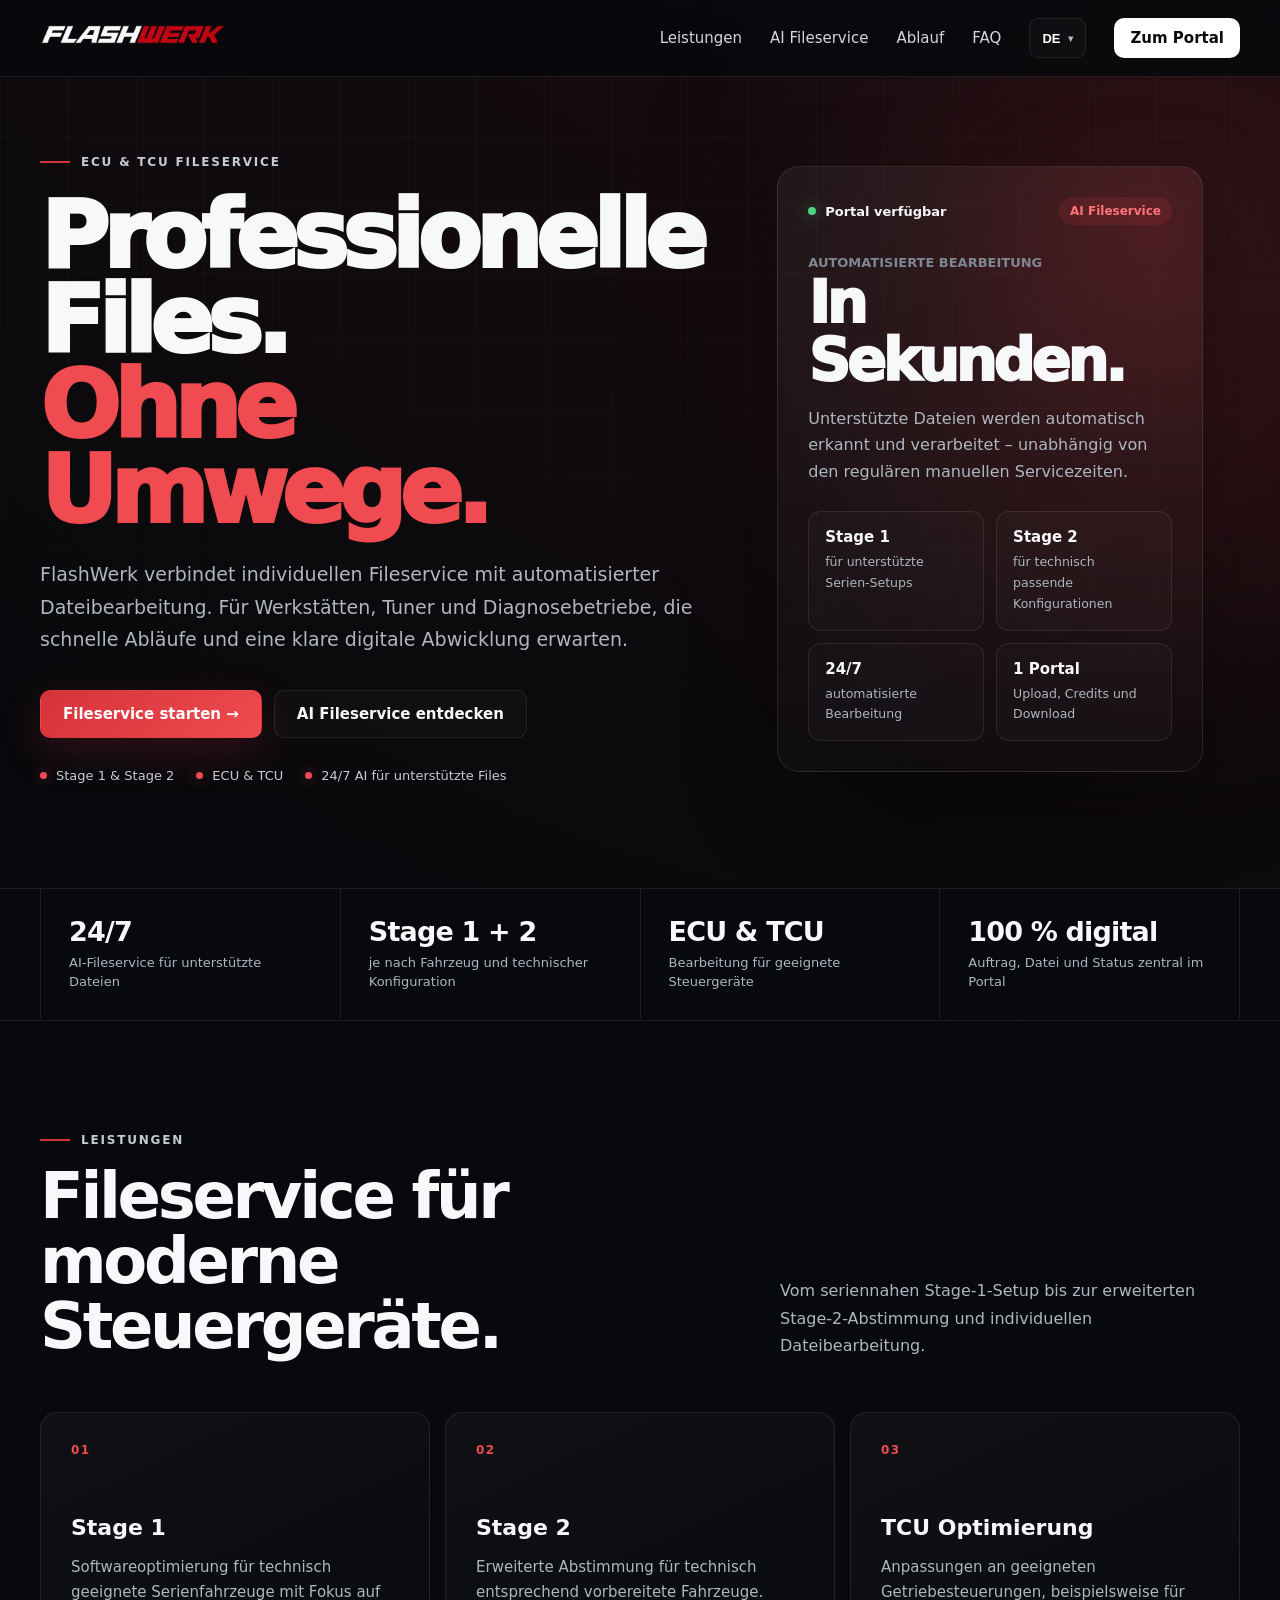
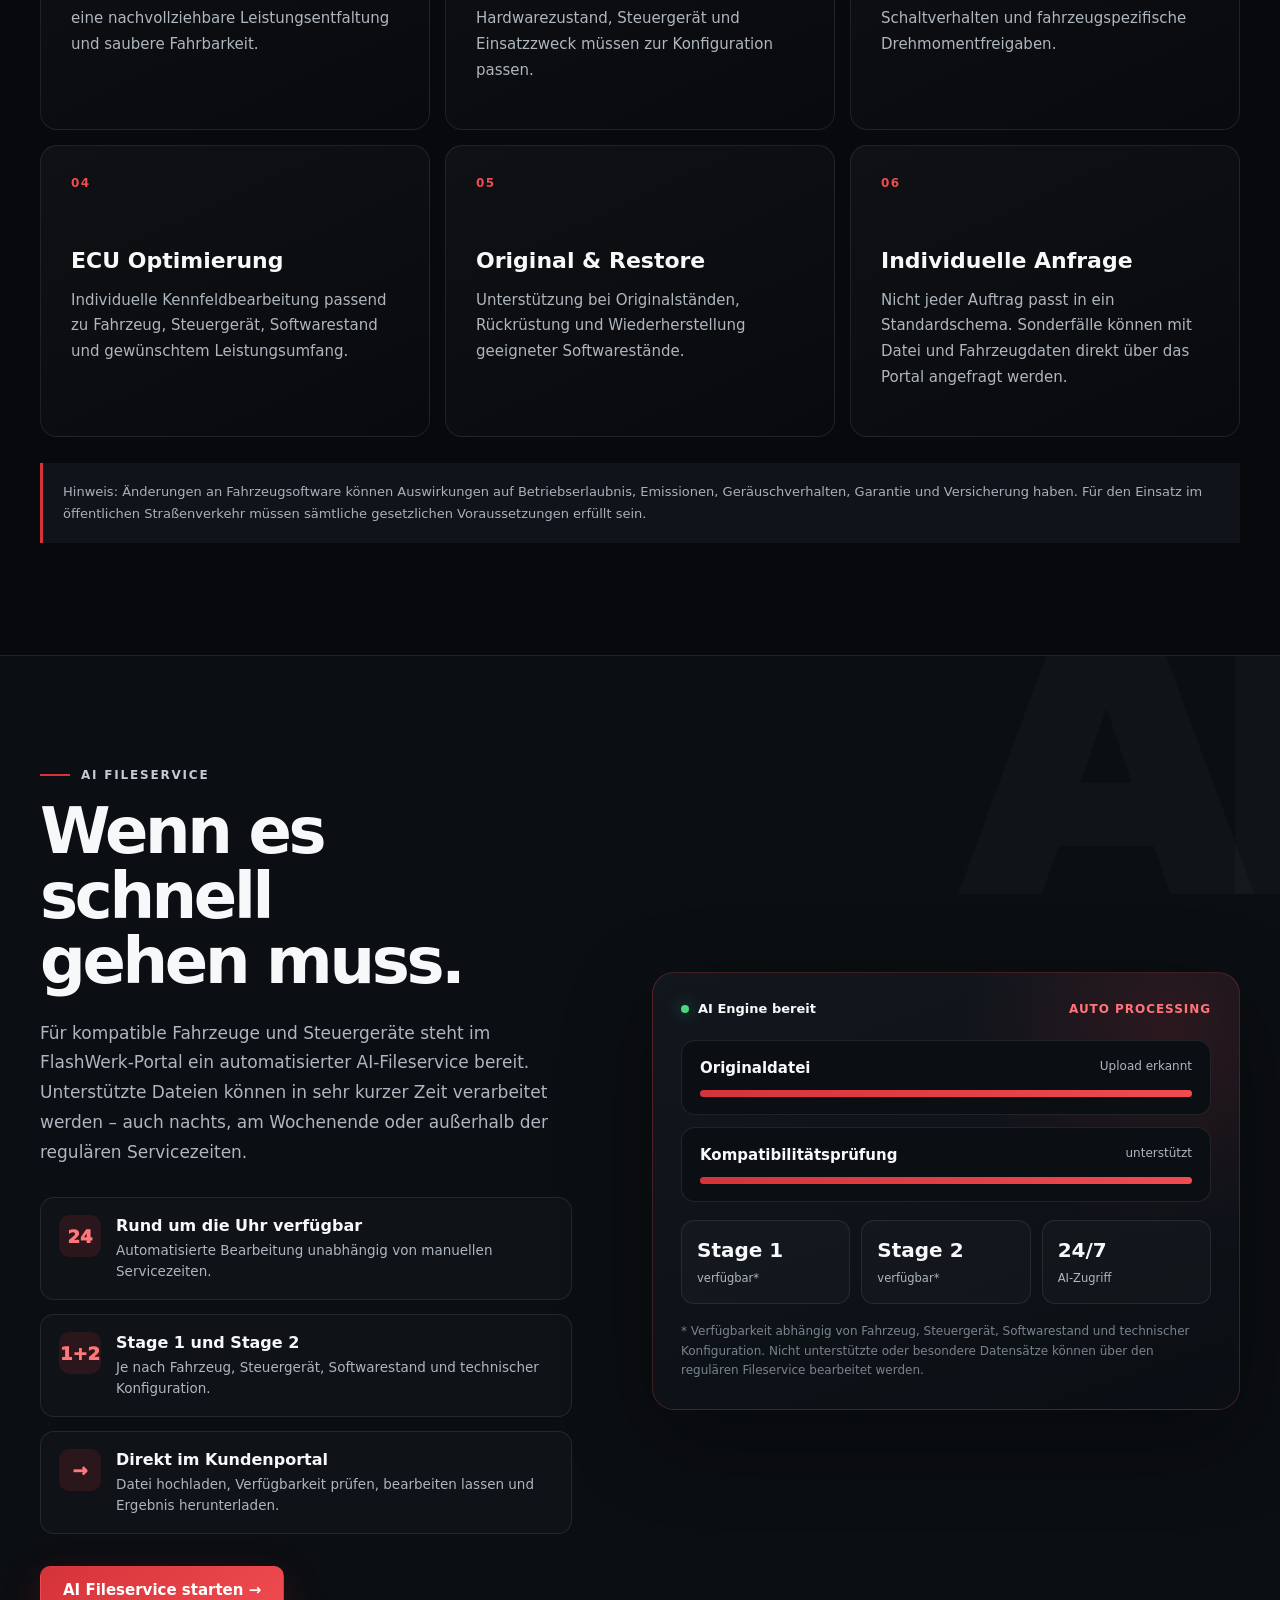
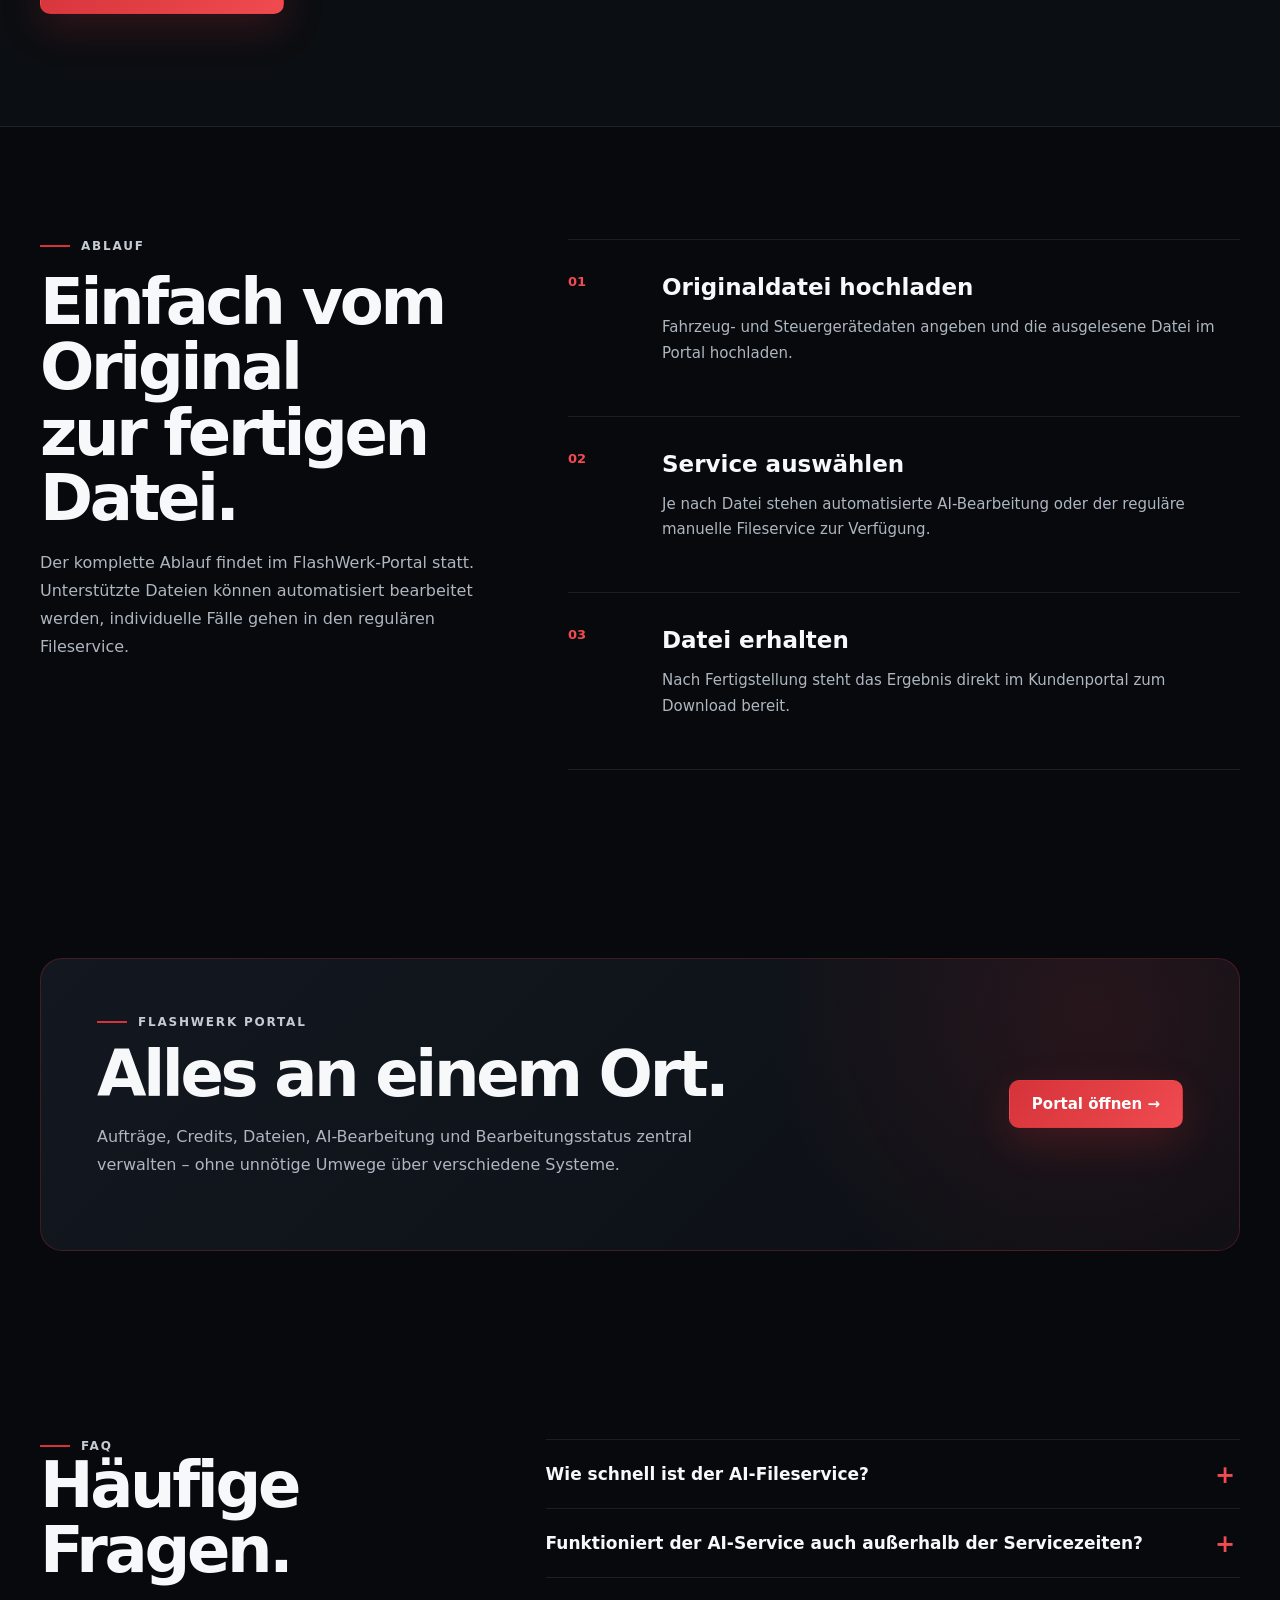
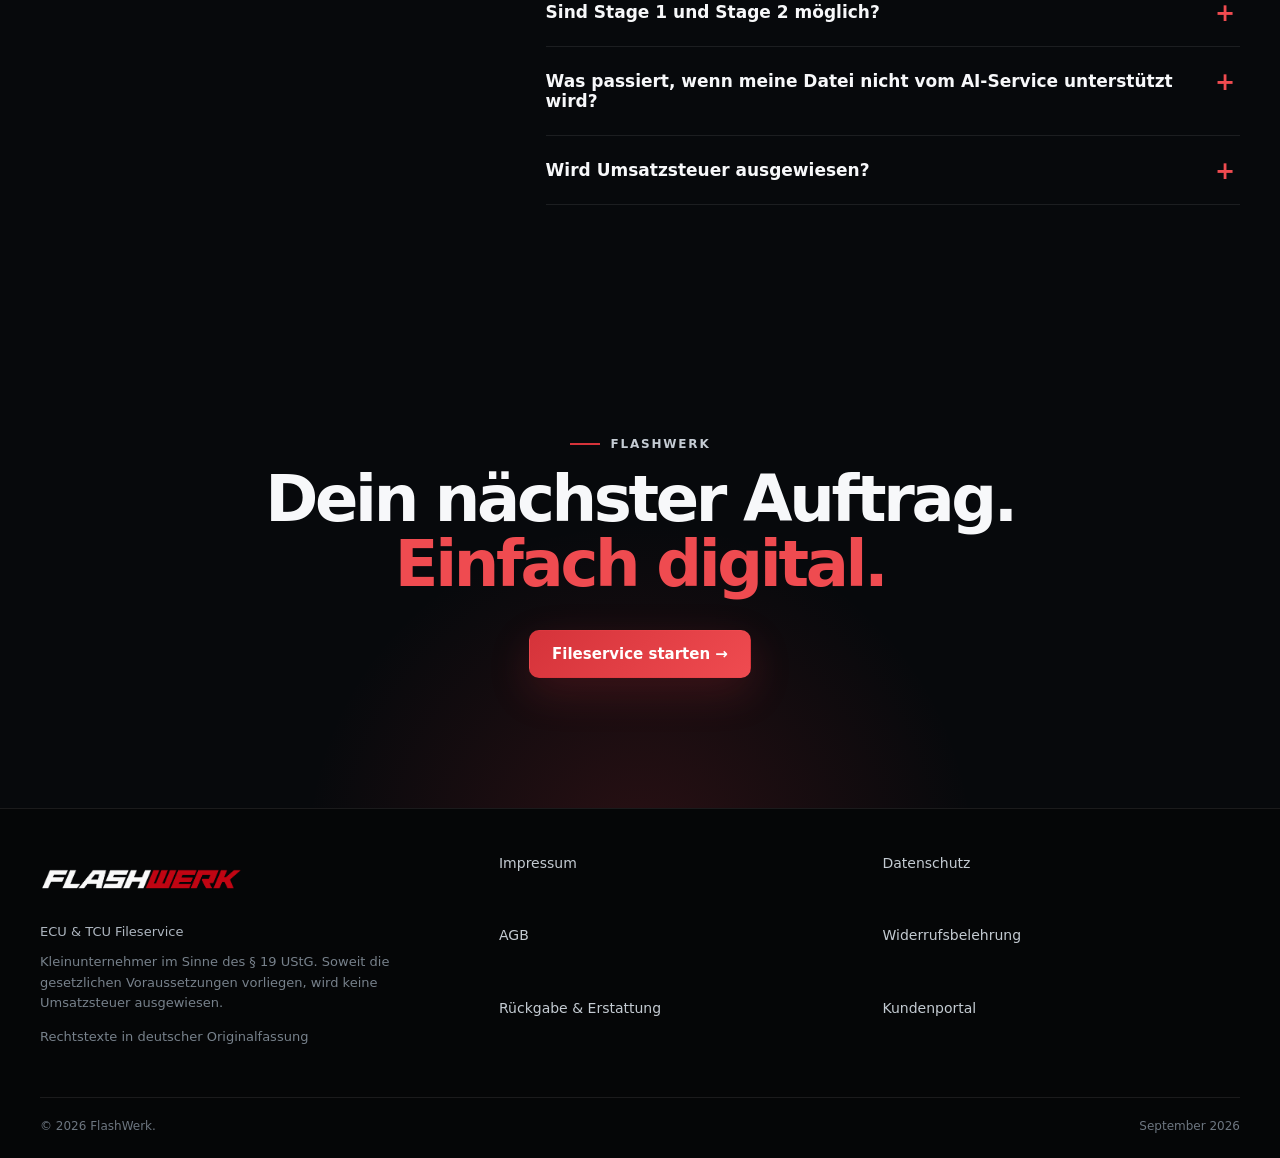
==== commit 0c5f6618: "Add files via upload" ====
--- a/index.html
+++ b/index.html
@@ -1,73 +1,48 @@
 <!doctype html><html lang="de"><head>
 <meta charset="utf-8"><meta name="viewport" content="width=device-width,initial-scale=1">
 <title>FlashWerk – ECU & TCU Fileservice</title>
-<meta name="description" content="FlashWerk – professioneller ECU- und TCU-Fileservice mit Stage 1, Stage 2 und automatisiertem AI-Fileservice für unterstützte Dateien.">
-<link rel="canonical" href="https://flashwerk.eu/"><link rel="stylesheet" href="styles.css">
+<meta name="description" content="FlashWerk verbindet individuellen Fileservice mit automatisierter Dateibearbeitung. Für Werkstätten, Tuner und Diagnosebetriebe, die schnelle Abläufe und eine klare digitale Abwicklung erwarten.">
+<link rel="canonical" href="https://flashwerk.eu/">
+<link rel="alternate" hreflang="de" href="https://flashwerk.eu/">
+<link rel="alternate" hreflang="en" href="https://flashwerk.eu/en/">
+<link rel="alternate" hreflang="nl" href="https://flashwerk.eu/nl/">
+<link rel="alternate" hreflang="fr" href="https://flashwerk.eu/fr/">
+<link rel="alternate" hreflang="pl" href="https://flashwerk.eu/pl/">
+<link rel="alternate" hreflang="x-default" href="https://flashwerk.eu/">
+<link rel="stylesheet" href="styles.css">
 </head><body>
-
 <header class="site-header"><div class="container nav">
-<a href="index.html" aria-label="FlashWerk Startseite"><img class="logo" src="flashwerk-logo.png" alt="FlashWerk"></a>
-<button class="menu-btn" aria-label="Menü öffnen" aria-expanded="false">☰</button>
+<a href="./" aria-label="FlashWerk"><img class="logo" src="flashwerk-logo.png" alt="FlashWerk"></a>
+<button class="menu-btn" aria-label="Menu" aria-expanded="false">☰</button>
 <nav class="nav-links">
-<a href="#leistungen">Leistungen</a>
-<a href="#ai">AI Fileservice</a>
-<a href="#ablauf">Ablauf</a>
-<a href="#faq">FAQ</a>
+<a href="#leistungen">Leistungen</a><a href="#ai">AI Fileservice</a><a href="#ablauf">Ablauf</a><a href="#faq">FAQ</a>
+<div class="lang-switch"><button class="lang-current" type="button">DE</button><div class="lang-menu"><a class="active" href="index.html"><span class="lang-code">DE</span><span>Deutsch</span></a><a class="" href="en/"><span class="lang-code">EN</span><span>English</span></a><a class="" href="nl/"><span class="lang-code">NL</span><span>Nederlands</span></a><a class="" href="fr/"><span class="lang-code">FR</span><span>Français</span></a><a class="" href="pl/"><span class="lang-code">PL</span><span>Polski</span></a></div></div>
 <a class="btn btn-small" href="https://portal.flashwerk.eu">Zum Portal</a>
 </nav></div></header>
 
 <main>
 <section class="hero"><div class="container hero-grid">
 <div>
-<div class="eyebrow">ECU &amp; TCU FILESERVICE</div>
+<div class="eyebrow">ECU & TCU FILESERVICE</div>
 <h1>Professionelle Files.<br><span class="red">Ohne Umwege.</span></h1>
 <p class="hero-copy">FlashWerk verbindet individuellen Fileservice mit automatisierter Dateibearbeitung. Für Werkstätten, Tuner und Diagnosebetriebe, die schnelle Abläufe und eine klare digitale Abwicklung erwarten.</p>
-<div class="hero-actions">
-<a class="btn btn-primary" href="https://portal.flashwerk.eu">Fileservice starten →</a>
-<a class="btn btn-secondary" href="#ai">AI Fileservice entdecken</a>
+<div class="hero-actions"><a class="btn btn-primary" href="https://portal.flashwerk.eu">Fileservice starten →</a><a class="btn btn-secondary" href="#ai">AI Fileservice entdecken</a></div>
+<div class="hero-trust"><span>Stage 1 & Stage 2</span><span>ECU & TCU</span><span>24/7 AI für unterstützte Files</span></div>
 </div>
-<div class="hero-trust">
-<span>Stage 1 &amp; Stage 2</span>
-<span>ECU &amp; TCU</span>
-<span>24/7 AI für unterstützte Files</span>
-</div>
-</div>
-
 <aside class="hero-panel">
 <div class="panel-top"><span class="live">Portal verfügbar</span><span class="panel-tag">AI Fileservice</span></div>
 <div class="panel-kicker">AUTOMATISIERTE BEARBEITUNG</div>
 <div class="panel-big">In Sekunden.</div>
 <p class="panel-sub">Unterstützte Dateien werden automatisch erkannt und verarbeitet – unabhängig von den regulären manuellen Servicezeiten.</p>
-<div class="panel-features">
-<div class="panel-feature"><strong>Stage 1</strong><span>für unterstützte Serien-Setups</span></div>
-<div class="panel-feature"><strong>Stage 2</strong><span>für technisch passende Konfigurationen</span></div>
-<div class="panel-feature"><strong>24/7</strong><span>automatisierte Bearbeitung</span></div>
-<div class="panel-feature"><strong>1 Portal</strong><span>Upload, Credits und Download</span></div>
-</div>
-</aside>
-</div></section>
+<div class="panel-features"><div class="panel-feature"><strong>Stage 1</strong><span>für unterstützte Serien-Setups</span></div><div class="panel-feature"><strong>Stage 2</strong><span>für technisch passende Konfigurationen</span></div><div class="panel-feature"><strong>24/7</strong><span>automatisierte Bearbeitung</span></div><div class="panel-feature"><strong>1 Portal</strong><span>Upload, Credits und Download</span></div></div>
+</aside></div></section>
 
-<section class="metric-strip"><div class="container metric-grid">
-<div class="metric"><strong>24/7</strong><span>AI-Fileservice für unterstützte Dateien</span></div>
-<div class="metric"><strong>Stage 1 + 2</strong><span>je nach Fahrzeug und technischer Konfiguration</span></div>
-<div class="metric"><strong>ECU &amp; TCU</strong><span>Bearbeitung für geeignete Steuergeräte</span></div>
-<div class="metric"><strong>100 % digital</strong><span>Auftrag, Datei und Status zentral im Portal</span></div>
-</div></section>
+<section class="metric-strip"><div class="container metric-grid"><div class="metric"><strong>24/7</strong><span>AI-Fileservice für unterstützte Dateien</span></div><div class="metric"><strong>Stage 1 + 2</strong><span>je nach Fahrzeug und technischer Konfiguration</span></div><div class="metric"><strong>ECU & TCU</strong><span>Bearbeitung für geeignete Steuergeräte</span></div><div class="metric"><strong>100 % digital</strong><span>Auftrag, Datei und Status zentral im Portal</span></div></div></section>
 
 <section class="section" id="leistungen"><div class="container">
 <div class="section-label">LEISTUNGEN</div>
-<div class="section-head">
-<h2>Fileservice für<br>moderne Steuergeräte.</h2>
-<p>Vom seriennahen Stage-1-Setup bis zur erweiterten Stage-2-Abstimmung und individuellen Dateibearbeitung.</p>
-</div>
-<div class="cards">
-<article class="card"><div class="card-no">01</div><h3>Stage 1</h3><p>Softwareoptimierung für technisch geeignete Serienfahrzeuge mit Fokus auf eine nachvollziehbare Leistungsentfaltung und saubere Fahrbarkeit.</p></article>
-<article class="card"><div class="card-no">02</div><h3>Stage 2</h3><p>Erweiterte Abstimmung für technisch entsprechend vorbereitete Fahrzeuge. Hardwarezustand, Steuergerät und Einsatzzweck müssen zur Konfiguration passen.</p></article>
-<article class="card"><div class="card-no">03</div><h3>TCU Optimierung</h3><p>Anpassungen an geeigneten Getriebesteuerungen, beispielsweise für Schaltverhalten und fahrzeugspezifische Drehmomentfreigaben.</p></article>
-<article class="card"><div class="card-no">04</div><h3>ECU Optimierung</h3><p>Individuelle Kennfeldbearbeitung passend zu Fahrzeug, Steuergerät, Softwarestand und gewünschtem Leistungsumfang.</p></article>
-<article class="card"><div class="card-no">05</div><h3>Original &amp; Restore</h3><p>Unterstützung bei Originalständen, Rückrüstung und Wiederherstellung geeigneter Softwarestände.</p></article>
-<article class="card"><div class="card-no">06</div><h3>Individuelle Anfrage</h3><p>Nicht jeder Auftrag passt in ein Standardschema. Sonderfälle können mit Datei und Fahrzeugdaten direkt über das Portal angefragt werden.</p></article>
-</div>
+<div class="section-head"><h2>Fileservice für<br>moderne Steuergeräte.</h2><p>Vom seriennahen Stage-1-Setup bis zur erweiterten Stage-2-Abstimmung und individuellen Dateibearbeitung.</p></div>
+<div class="cards"><article class="card"><div class="card-no">01</div><h3>Stage 1</h3><p>Softwareoptimierung für technisch geeignete Serienfahrzeuge mit Fokus auf eine nachvollziehbare Leistungsentfaltung und saubere Fahrbarkeit.</p></article><article class="card"><div class="card-no">02</div><h3>Stage 2</h3><p>Erweiterte Abstimmung für technisch entsprechend vorbereitete Fahrzeuge. Hardwarezustand, Steuergerät und Einsatzzweck müssen zur Konfiguration passen.</p></article><article class="card"><div class="card-no">03</div><h3>TCU Optimierung</h3><p>Anpassungen an geeigneten Getriebesteuerungen, beispielsweise für Schaltverhalten und fahrzeugspezifische Drehmomentfreigaben.</p></article><article class="card"><div class="card-no">04</div><h3>ECU Optimierung</h3><p>Individuelle Kennfeldbearbeitung passend zu Fahrzeug, Steuergerät, Softwarestand und gewünschtem Leistungsumfang.</p></article><article class="card"><div class="card-no">05</div><h3>Original & Restore</h3><p>Unterstützung bei Originalständen, Rückrüstung und Wiederherstellung geeigneter Softwarestände.</p></article><article class="card"><div class="card-no">06</div><h3>Individuelle Anfrage</h3><p>Nicht jeder Auftrag passt in ein Standardschema. Sonderfälle können mit Datei und Fahrzeugdaten direkt über das Portal angefragt werden.</p></article></div>
 <div class="notice">Hinweis: Änderungen an Fahrzeugsoftware können Auswirkungen auf Betriebserlaubnis, Emissionen, Geräuschverhalten, Garantie und Versicherung haben. Für den Einsatz im öffentlichen Straßenverkehr müssen sämtliche gesetzlichen Voraussetzungen erfüllt sein.</div>
 </div></section>
 
@@ -76,38 +51,20 @@
 <div class="section-label">AI FILESERVICE</div>
 <h2>Wenn es schnell<br>gehen muss.</h2>
 <p>Für kompatible Fahrzeuge und Steuergeräte steht im FlashWerk-Portal ein automatisierter AI-Fileservice bereit. Unterstützte Dateien können in sehr kurzer Zeit verarbeitet werden – auch nachts, am Wochenende oder außerhalb der regulären Servicezeiten.</p>
-<div class="ai-benefits">
-<div class="ai-benefit"><div class="ai-icon">24</div><div><strong>Rund um die Uhr verfügbar</strong><span>Automatisierte Bearbeitung unabhängig von manuellen Servicezeiten.</span></div></div>
-<div class="ai-benefit"><div class="ai-icon">1+2</div><div><strong>Stage 1 und Stage 2</strong><span>Je nach Fahrzeug, Steuergerät, Softwarestand und technischer Konfiguration.</span></div></div>
-<div class="ai-benefit"><div class="ai-icon">→</div><div><strong>Direkt im Kundenportal</strong><span>Datei hochladen, Verfügbarkeit prüfen, bearbeiten lassen und Ergebnis herunterladen.</span></div></div>
-</div>
+<div class="ai-benefits"><div class="ai-benefit"><div class="ai-icon">24</div><div><strong>Rund um die Uhr verfügbar</strong><span>Automatisierte Bearbeitung unabhängig von manuellen Servicezeiten.</span></div></div><div class="ai-benefit"><div class="ai-icon">1+2</div><div><strong>Stage 1 und Stage 2</strong><span>Je nach Fahrzeug, Steuergerät, Softwarestand und technischer Konfiguration.</span></div></div><div class="ai-benefit"><div class="ai-icon">→</div><div><strong>Direkt im Kundenportal</strong><span>Datei hochladen, Verfügbarkeit prüfen, bearbeiten lassen und Ergebnis herunterladen.</span></div></div></div>
 <a class="btn btn-primary" href="https://portal.flashwerk.eu">AI Fileservice starten →</a>
 </div>
-
 <div class="ai-console">
 <div class="console-top"><span class="console-status">AI Engine bereit</span><span class="console-speed">AUTO PROCESSING</span></div>
 <div class="console-file"><div class="console-file-head"><strong>Originaldatei</strong><span>Upload erkannt</span></div><div class="progress"><span></span></div></div>
 <div class="console-file"><div class="console-file-head"><strong>Kompatibilitätsprüfung</strong><span>unterstützt</span></div><div class="progress"><span></span></div></div>
-<div class="console-options">
-<div class="console-option"><strong>Stage 1</strong><span>verfügbar*</span></div>
-<div class="console-option"><strong>Stage 2</strong><span>verfügbar*</span></div>
-<div class="console-option"><strong>24/7</strong><span>AI-Zugriff</span></div>
-</div>
+<div class="console-options"><div class="console-option"><strong>Stage 1</strong><span>verfügbar*</span></div><div class="console-option"><strong>Stage 2</strong><span>verfügbar*</span></div><div class="console-option"><strong>24/7</strong><span>AI-Zugriff</span></div></div>
 <p class="console-note">* Verfügbarkeit abhängig von Fahrzeug, Steuergerät, Softwarestand und technischer Konfiguration. Nicht unterstützte oder besondere Datensätze können über den regulären Fileservice bearbeitet werden.</p>
-</div>
-</div></section>
+</div></div></section>
 
 <section class="section" id="ablauf"><div class="container process-grid">
-<div class="process-copy">
-<div class="section-label">ABLAUF</div>
-<h2>Einfach vom Original<br>zur fertigen Datei.</h2>
-<p>Der komplette Ablauf findet im FlashWerk-Portal statt. Unterstützte Dateien können automatisiert bearbeitet werden, individuelle Fälle gehen in den regulären Fileservice.</p>
-</div>
-<div class="process">
-<div class="step"><span class="step-no">01</span><div><h3>Originaldatei hochladen</h3><p>Fahrzeug- und Steuergerätedaten angeben und die ausgelesene Datei im Portal hochladen.</p></div></div>
-<div class="step"><span class="step-no">02</span><div><h3>Service auswählen</h3><p>Je nach Datei stehen automatisierte AI-Bearbeitung oder der reguläre manuelle Fileservice zur Verfügung.</p></div></div>
-<div class="step"><span class="step-no">03</span><div><h3>Datei erhalten</h3><p>Nach Fertigstellung steht das Ergebnis direkt im Kundenportal zum Download bereit.</p></div></div>
-</div>
+<div class="process-copy"><div class="section-label">ABLAUF</div><h2>Einfach vom Original<br>zur fertigen Datei.</h2><p>Der komplette Ablauf findet im FlashWerk-Portal statt. Unterstützte Dateien können automatisiert bearbeitet werden, individuelle Fälle gehen in den regulären Fileservice.</p></div>
+<div class="process"><div class="step"><span class="step-no">01</span><div><h3>Originaldatei hochladen</h3><p>Fahrzeug- und Steuergerätedaten angeben und die ausgelesene Datei im Portal hochladen.</p></div></div><div class="step"><span class="step-no">02</span><div><h3>Service auswählen</h3><p>Je nach Datei stehen automatisierte AI-Bearbeitung oder der reguläre manuelle Fileservice zur Verfügung.</p></div></div><div class="step"><span class="step-no">03</span><div><h3>Datei erhalten</h3><p>Nach Fertigstellung steht das Ergebnis direkt im Kundenportal zum Download bereit.</p></div></div></div>
 </div></section>
 
 <section class="portal-section"><div class="container portal-box">
@@ -117,39 +74,21 @@
 
 <section class="section" id="faq"><div class="container faq-wrap">
 <div><div class="section-label">FAQ</div><h2>Häufige Fragen.</h2></div>
-<div class="faq-list">
-<details><summary>Wie schnell ist der AI-Fileservice?</summary><p>Bei unterstützten Datensätzen erfolgt die automatisierte Bearbeitung in sehr kurzer Zeit. Die tatsächliche Dauer kann je nach Datei und Systemauslastung variieren.</p></details>
-<details><summary>Funktioniert der AI-Service auch außerhalb der Servicezeiten?</summary><p>Ja. Die automatisierte Bearbeitung für unterstützte Dateien ist unabhängig von den regulären manuellen Bearbeitungszeiten verfügbar.</p></details>
-<details><summary>Sind Stage 1 und Stage 2 möglich?</summary><p>Ja, sofern Fahrzeug, Steuergerät, Softwarestand und technische Konfiguration dafür geeignet sind.</p></details>
-<details><summary>Was passiert, wenn meine Datei nicht vom AI-Service unterstützt wird?</summary><p>Dann kann der Auftrag über den regulären Fileservice bearbeitet werden. Besondere oder individuelle Datensätze werden nicht automatisch erzwungen.</p></details>
-<details><summary>Wird Umsatzsteuer ausgewiesen?</summary><p>FlashWerk nutzt die Kleinunternehmerregelung nach § 19 UStG. Soweit deren Voraussetzungen vorliegen, wird keine Umsatzsteuer ausgewiesen.</p></details>
-</div></div></section>
+<div class="faq-list"><details><summary>Wie schnell ist der AI-Fileservice?</summary><p>Bei unterstützten Datensätzen erfolgt die automatisierte Bearbeitung in sehr kurzer Zeit. Die tatsächliche Dauer kann je nach Datei und Systemauslastung variieren.</p></details><details><summary>Funktioniert der AI-Service auch außerhalb der Servicezeiten?</summary><p>Ja. Die automatisierte Bearbeitung für unterstützte Dateien ist unabhängig von den regulären manuellen Bearbeitungszeiten verfügbar.</p></details><details><summary>Sind Stage 1 und Stage 2 möglich?</summary><p>Ja, sofern Fahrzeug, Steuergerät, Softwarestand und technische Konfiguration dafür geeignet sind.</p></details><details><summary>Was passiert, wenn meine Datei nicht vom AI-Service unterstützt wird?</summary><p>Dann kann der Auftrag über den regulären Fileservice bearbeitet werden. Besondere oder individuelle Datensätze werden nicht automatisch erzwungen.</p></details><details><summary>Wird Umsatzsteuer ausgewiesen?</summary><p>FlashWerk nutzt die Kleinunternehmerregelung nach § 19 UStG. Soweit deren Voraussetzungen vorliegen, wird keine Umsatzsteuer ausgewiesen.</p></details></div>
+</div></section>
 
-<section class="final-cta"><div class="container">
-<div class="section-label">FLASHWERK</div>
-<h2>Dein nächster Auftrag.<br><span class="red">Einfach digital.</span></h2>
-<a class="btn btn-primary" href="https://portal.flashwerk.eu">Fileservice starten →</a>
-</div></section>
+<section class="final-cta"><div class="container"><div class="section-label">FLASHWERK</div><h2>Dein nächster Auftrag.<br><span class='red'>Einfach digital.</span></h2><a class="btn btn-primary" href="https://portal.flashwerk.eu">Fileservice starten →</a></div></section>
 </main>
 
-<footer>
-<div class="container footer-grid">
-<div class="footer-brand">
-<img class="footer-logo" src="flashwerk-logo.png" alt="FlashWerk">
-<p>ECU &amp; TCU Fileservice</p>
-<p class="small-business">Kleinunternehmer im Sinne des § 19 UStG. Soweit die gesetzlichen Voraussetzungen vorliegen, wird keine Umsatzsteuer ausgewiesen.</p>
-</div>
+<footer><div class="container footer-grid">
+<div class="footer-brand"><img class="footer-logo" src="flashwerk-logo.png" alt="FlashWerk"><p>ECU & TCU Fileservice</p><p class="small-business">Kleinunternehmer im Sinne des § 19 UStG. Soweit die gesetzlichen Voraussetzungen vorliegen, wird keine Umsatzsteuer ausgewiesen.</p><p class="small-business">Rechtstexte in deutscher Originalfassung</p></div>
 <div class="footer-links">
 <a href="impressum.html">Impressum</a>
 <a href="datenschutz.html">Datenschutz</a>
 <a href="agb.html">AGB</a>
 <a href="widerruf.html">Widerrufsbelehrung</a>
-<a href="rueckgabe.html">Rückgabe &amp; Erstattung</a>
+<a href="rueckgabe.html">Rückgabe & Erstattung</a>
 <a href="https://portal.flashwerk.eu">Kundenportal</a>
-</div>
-</div>
-<div class="container copyright"><span>© <span data-year></span> FlashWerk. Alle Rechte vorbehalten.</span><span>Stand: September 2026</span></div>
-</footer>
-
-<script src="script.js"></script>
-</body></html>
+</div></div>
+<div class="container copyright"><span>© <span data-year></span> FlashWerk.</span><span>September 2026</span></div></footer>
+<script src="script.js"></script></body></html>
--- a/styles.css
+++ b/styles.css
@@ -332,3 +332,37 @@
   .process-grid{gap:45px}
   .step{grid-template-columns:54px 1fr}
 }
+
+
+/* Language selector */
+.lang-switch{position:relative}
+.lang-current{
+  display:inline-flex;align-items:center;gap:8px;
+  min-height:40px;padding:0 12px;border:1px solid var(--line);
+  border-radius:9px;background:rgba(255,255,255,.025);
+  color:#fff;font-size:13px;font-weight:800;cursor:pointer
+}
+.lang-current:after{content:"▾";font-size:10px;color:var(--muted)}
+.lang-menu{
+  display:none;position:absolute;right:0;top:48px;min-width:170px;
+  padding:8px;border:1px solid var(--line);border-radius:12px;
+  background:#0b0f14;box-shadow:0 18px 50px rgba(0,0,0,.35)
+}
+.lang-switch:hover .lang-menu,.lang-switch:focus-within .lang-menu{display:block}
+.lang-menu a{
+  display:flex;align-items:center;justify-content:space-between;gap:16px;
+  padding:10px 11px;border-radius:8px;color:#d5dbe1;font-size:13px
+}
+.lang-menu a:hover{background:rgba(255,255,255,.05);color:#fff}
+.lang-menu a.active{background:var(--red-soft);color:#fff}
+.lang-code{font-weight:900}
+@media(max-width:850px){
+  .nav-links .lang-switch{width:100%}
+  .lang-current{width:100%;justify-content:center}
+  .lang-menu{
+    position:static;display:grid!important;grid-template-columns:repeat(5,1fr);
+    min-width:0;margin-top:8px;box-shadow:none
+  }
+  .lang-menu a{justify-content:center;padding:9px 6px}
+  .lang-menu a span:last-child{display:none}
+}
